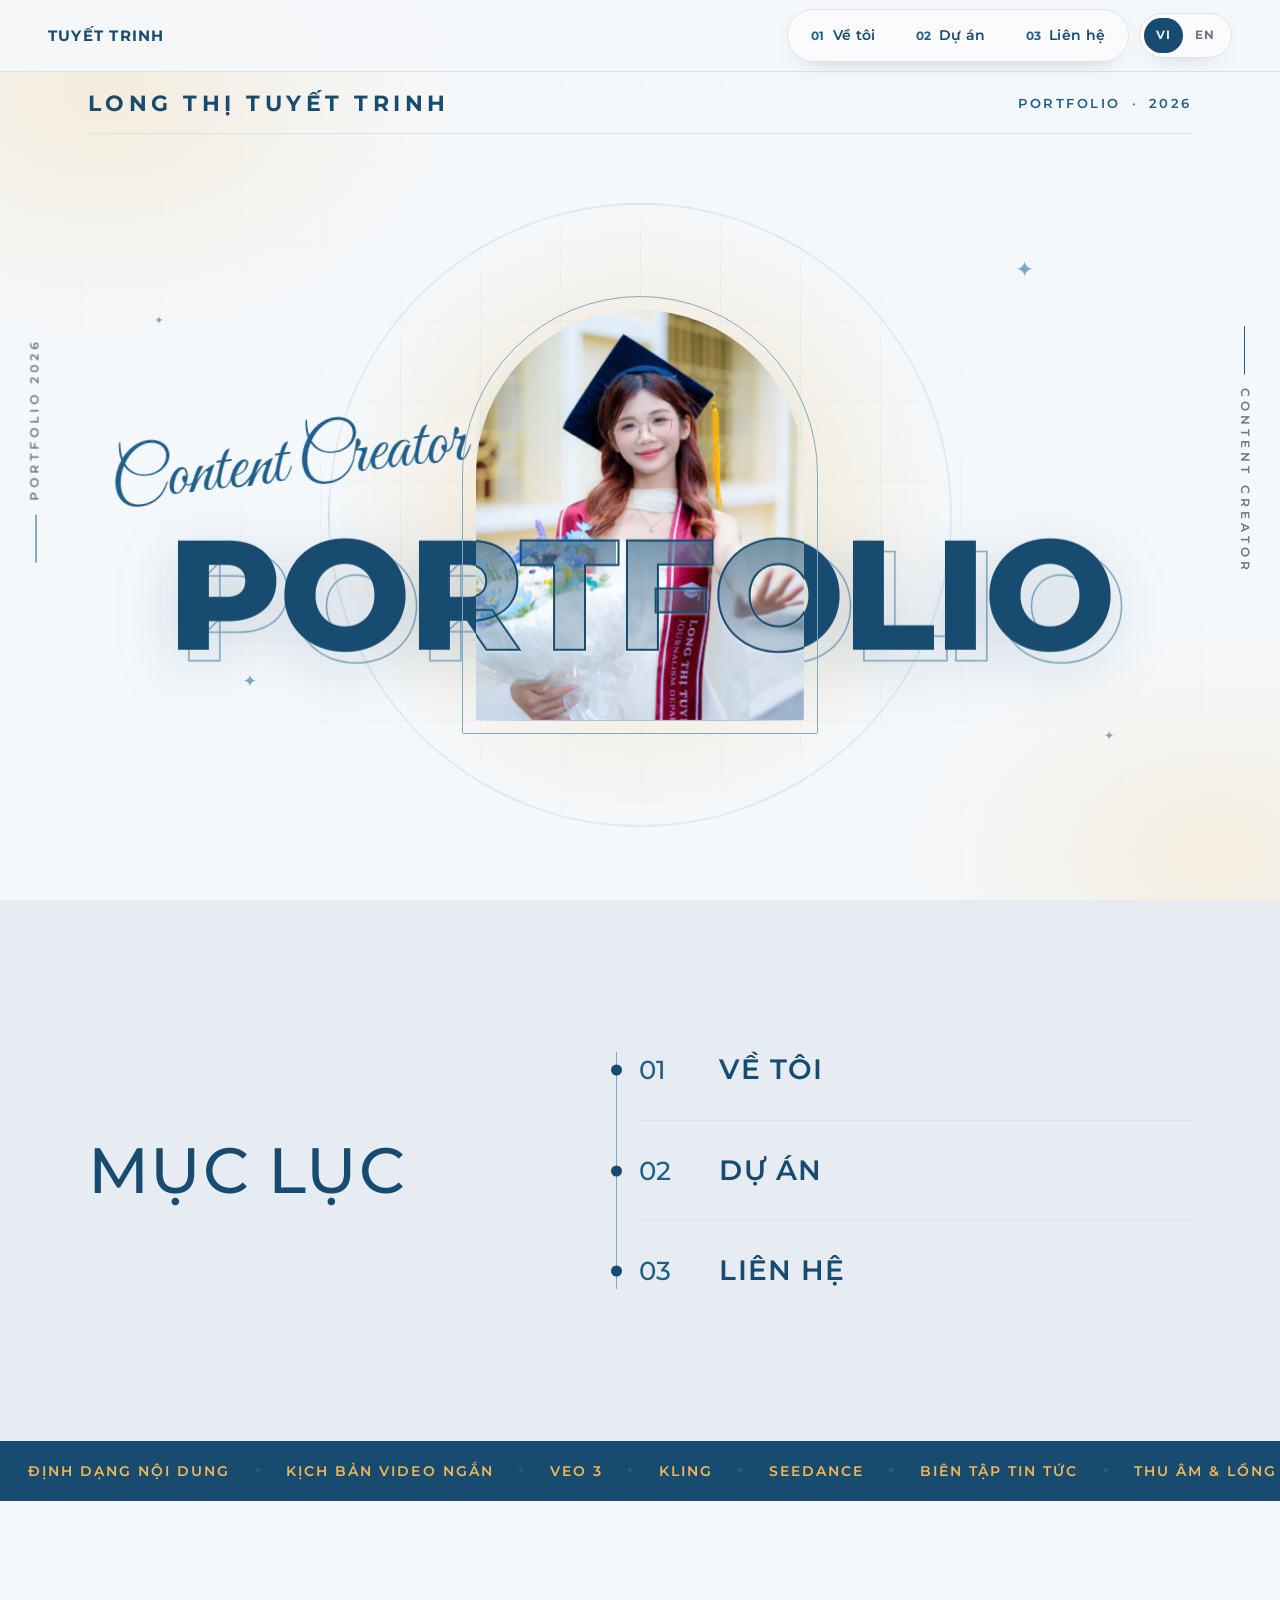
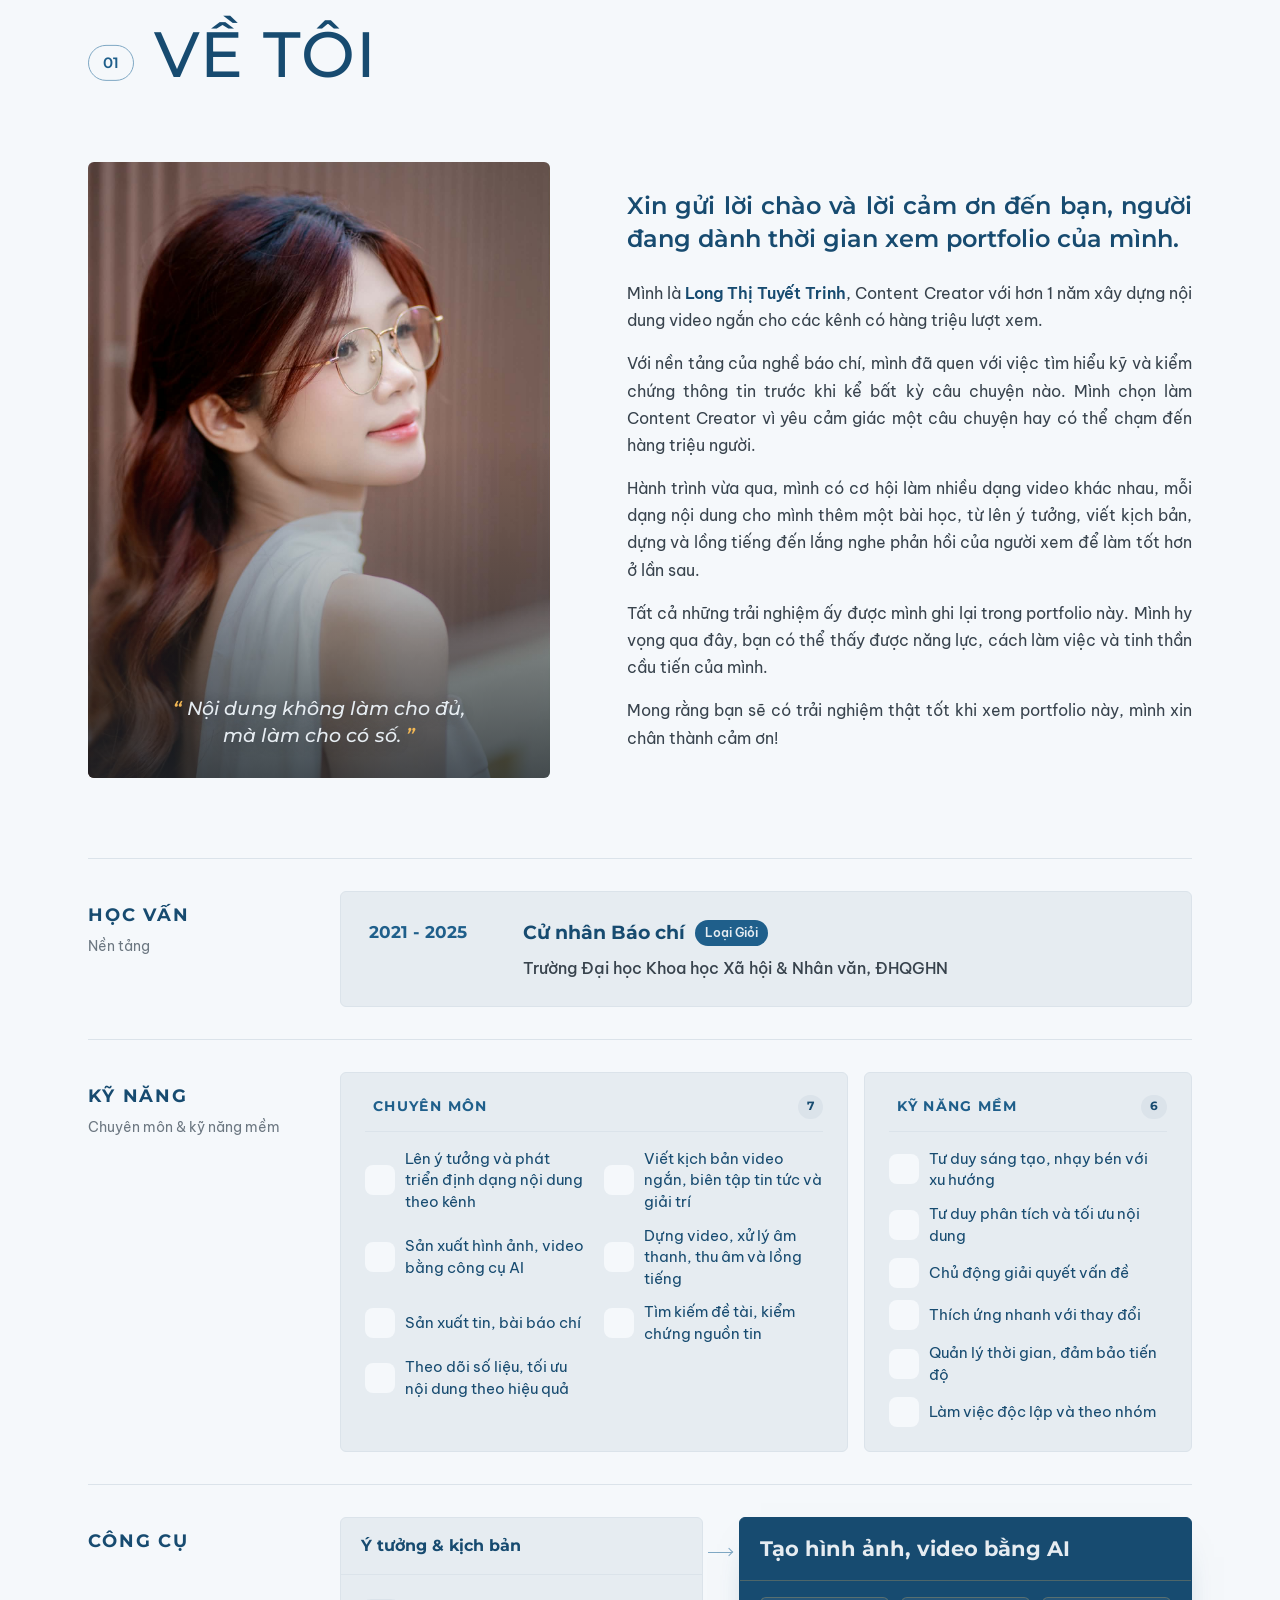
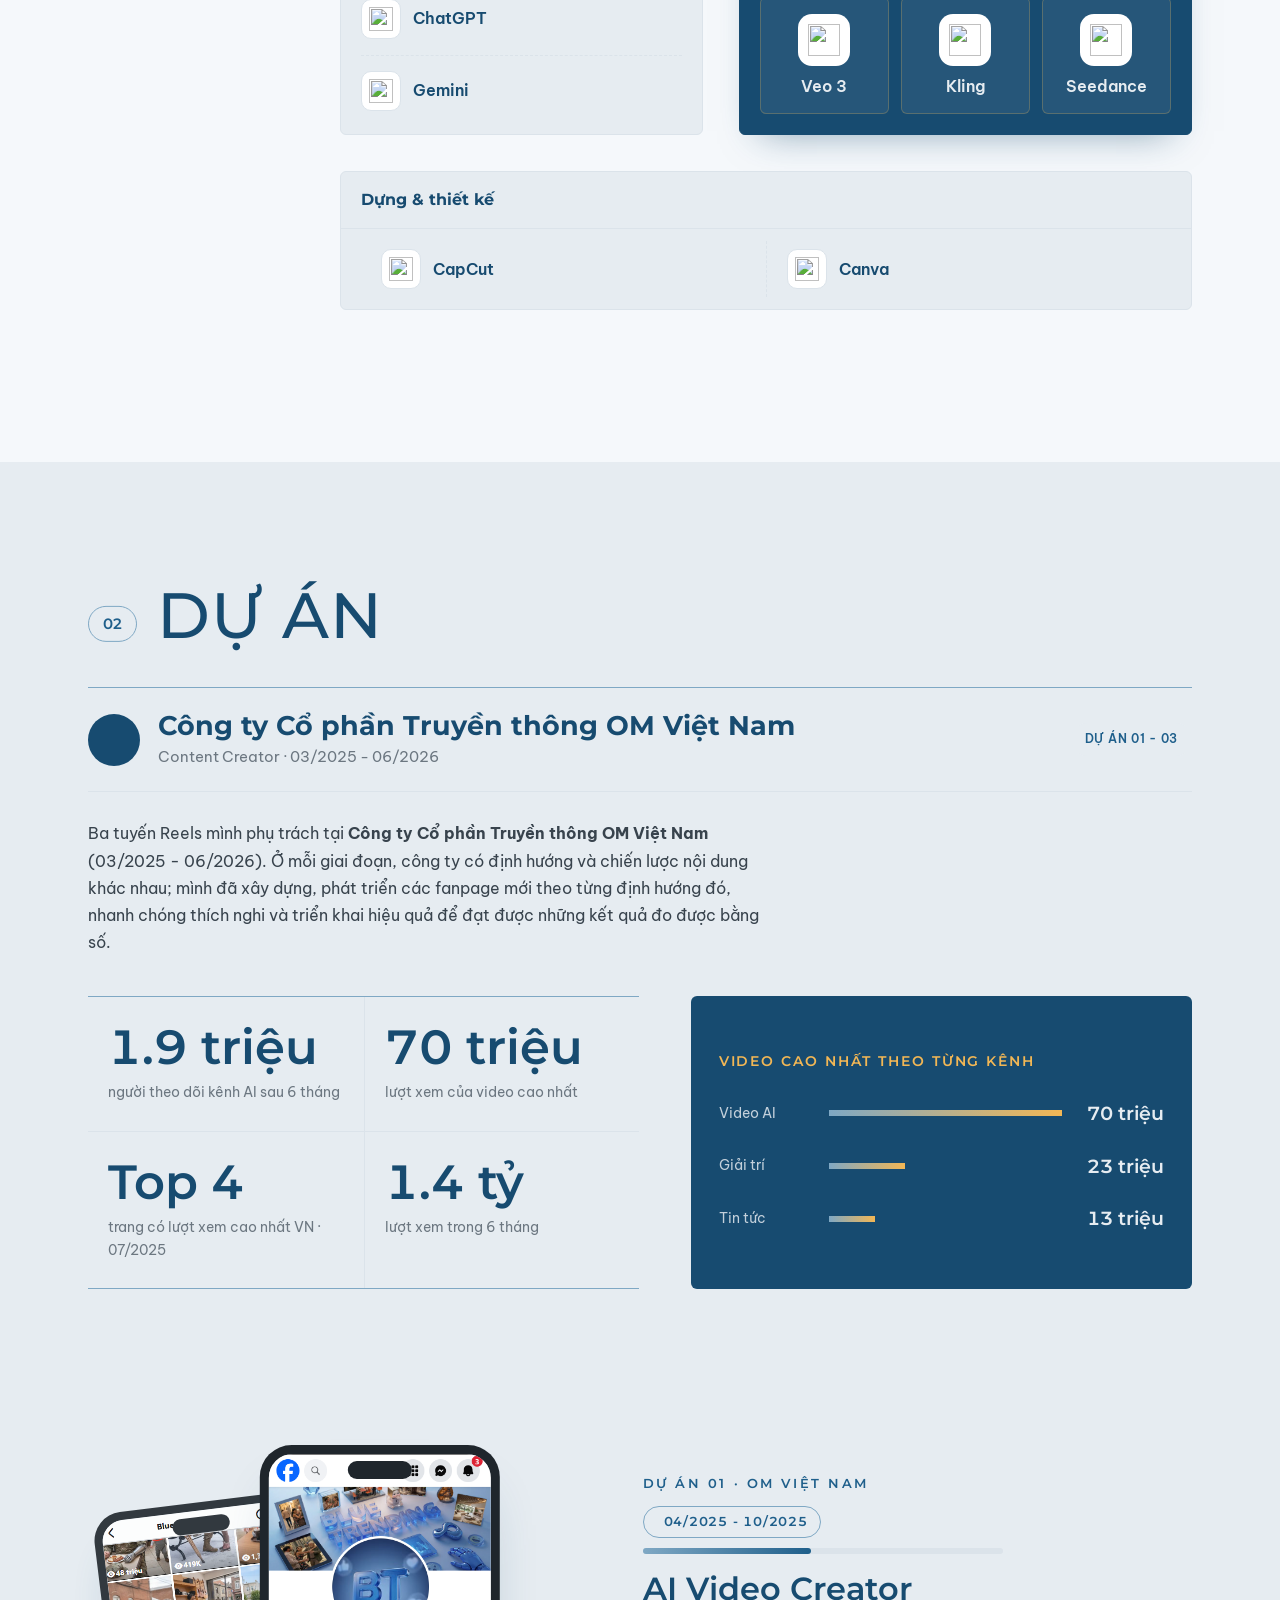
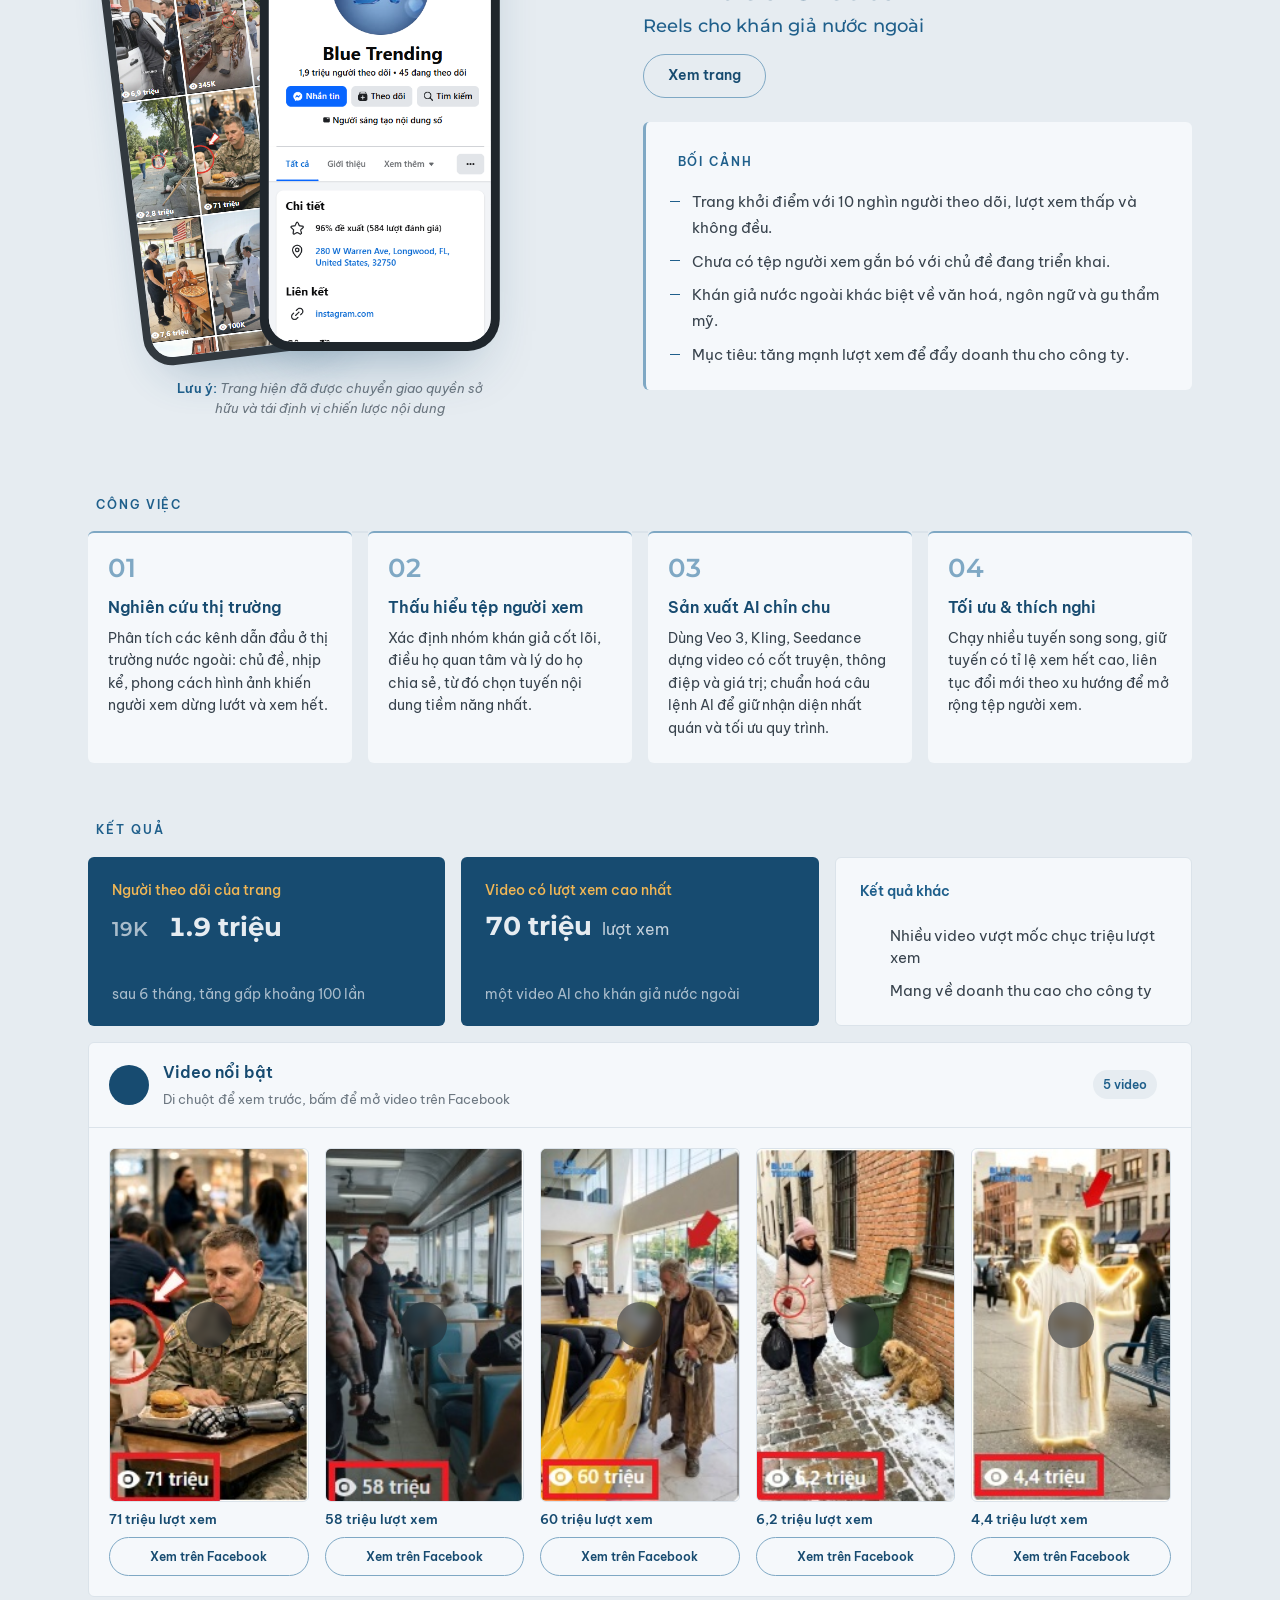
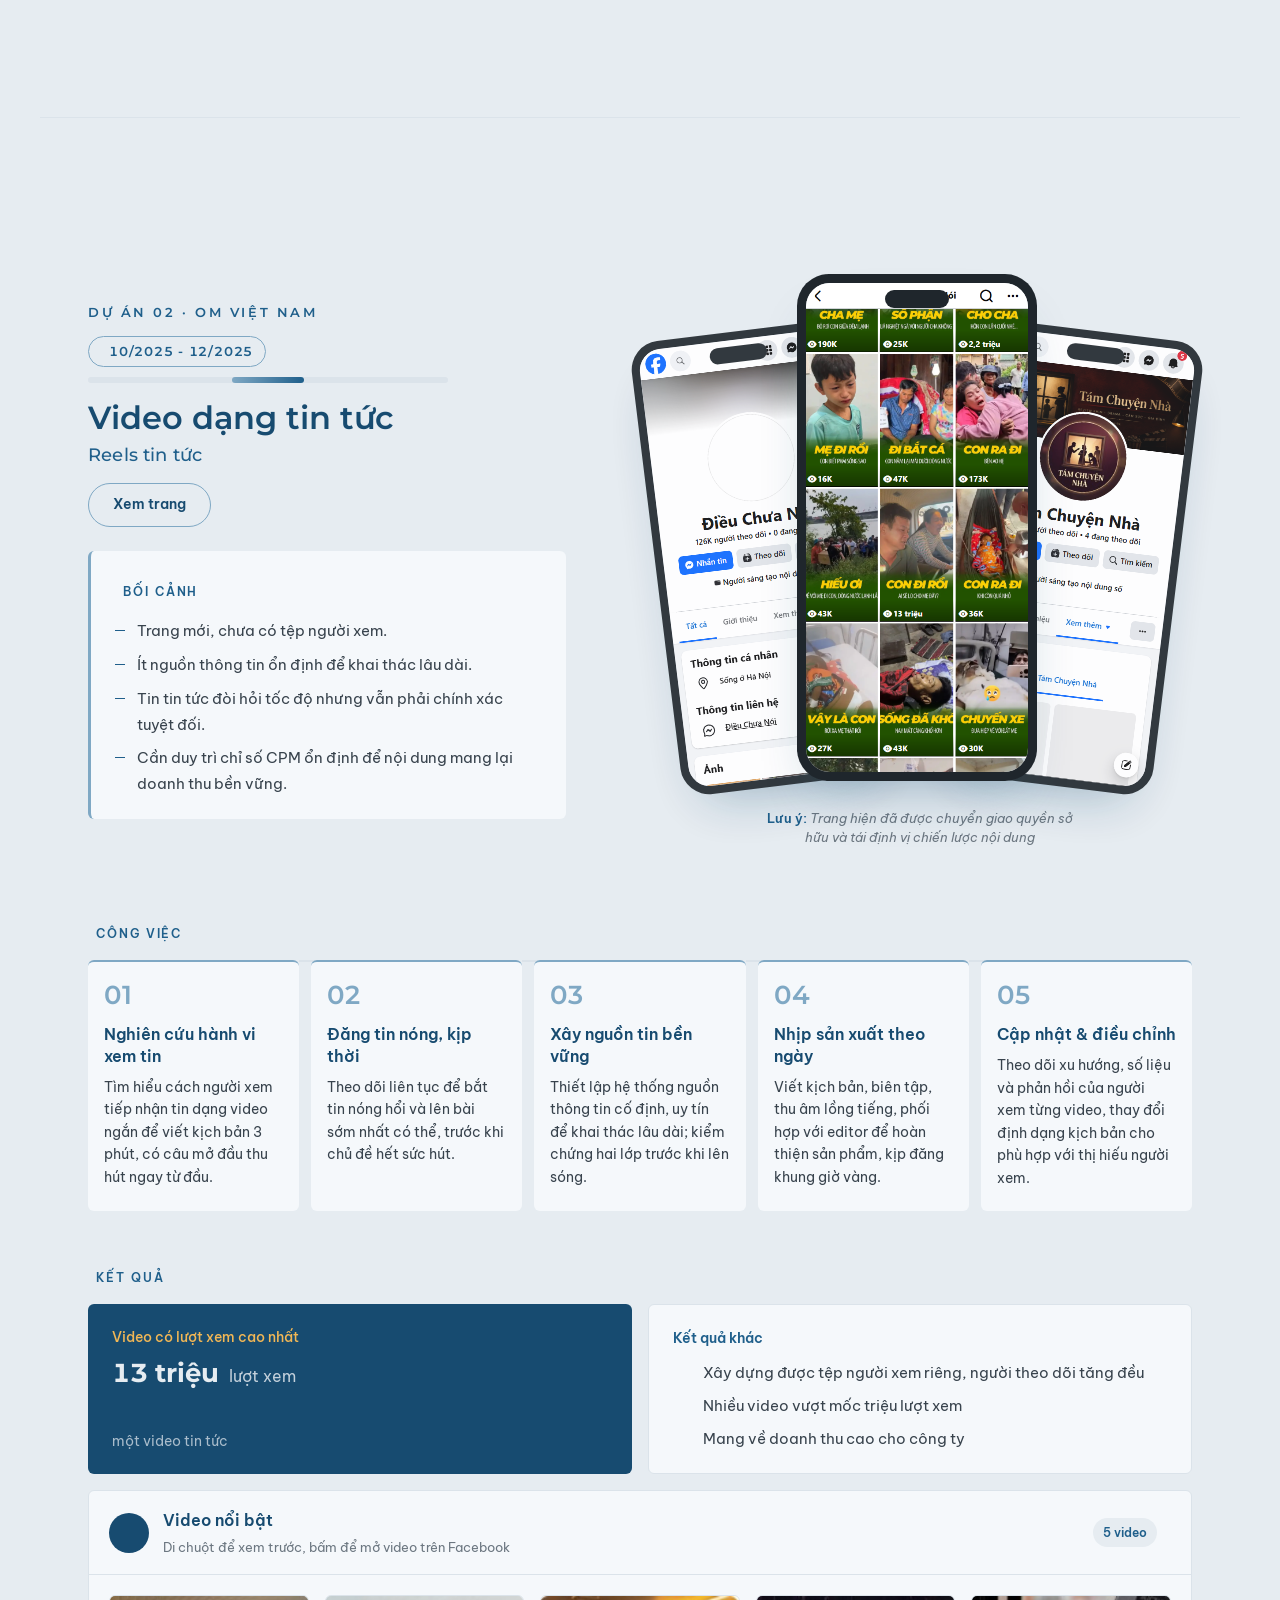
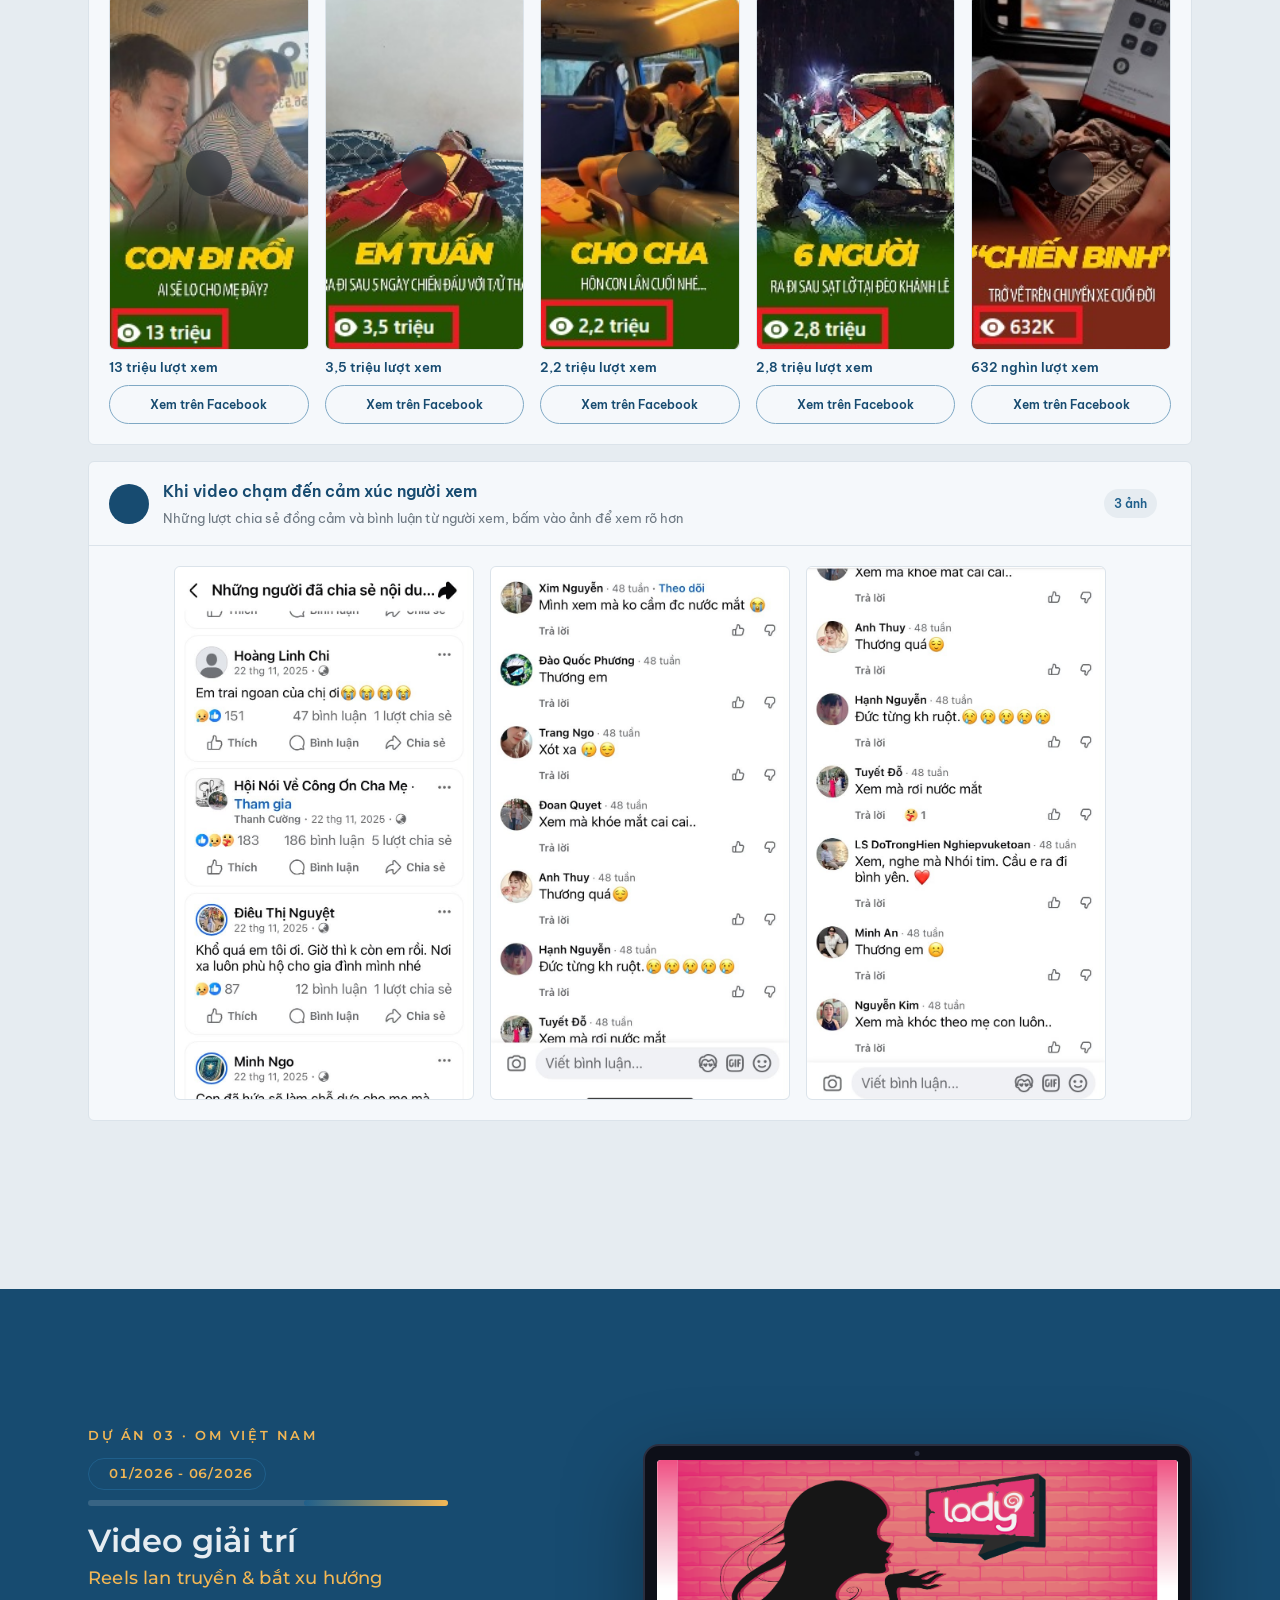
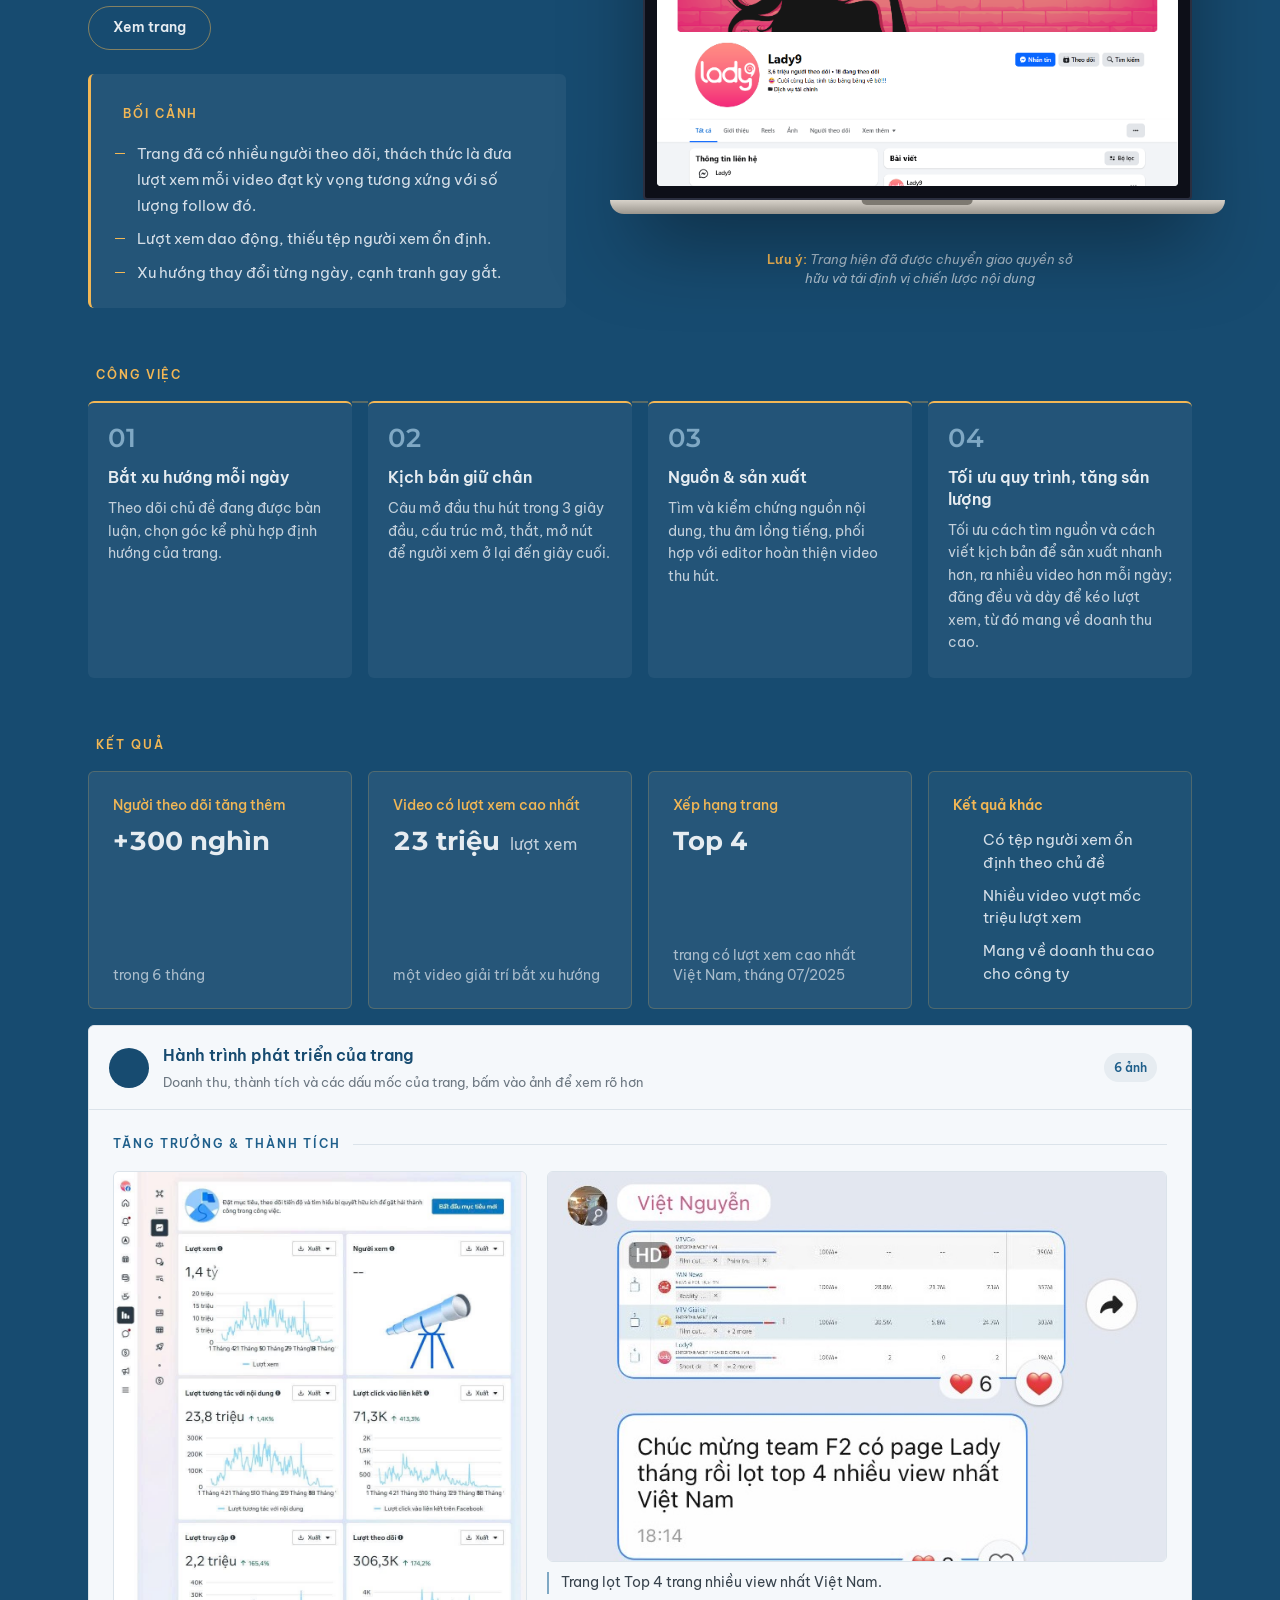
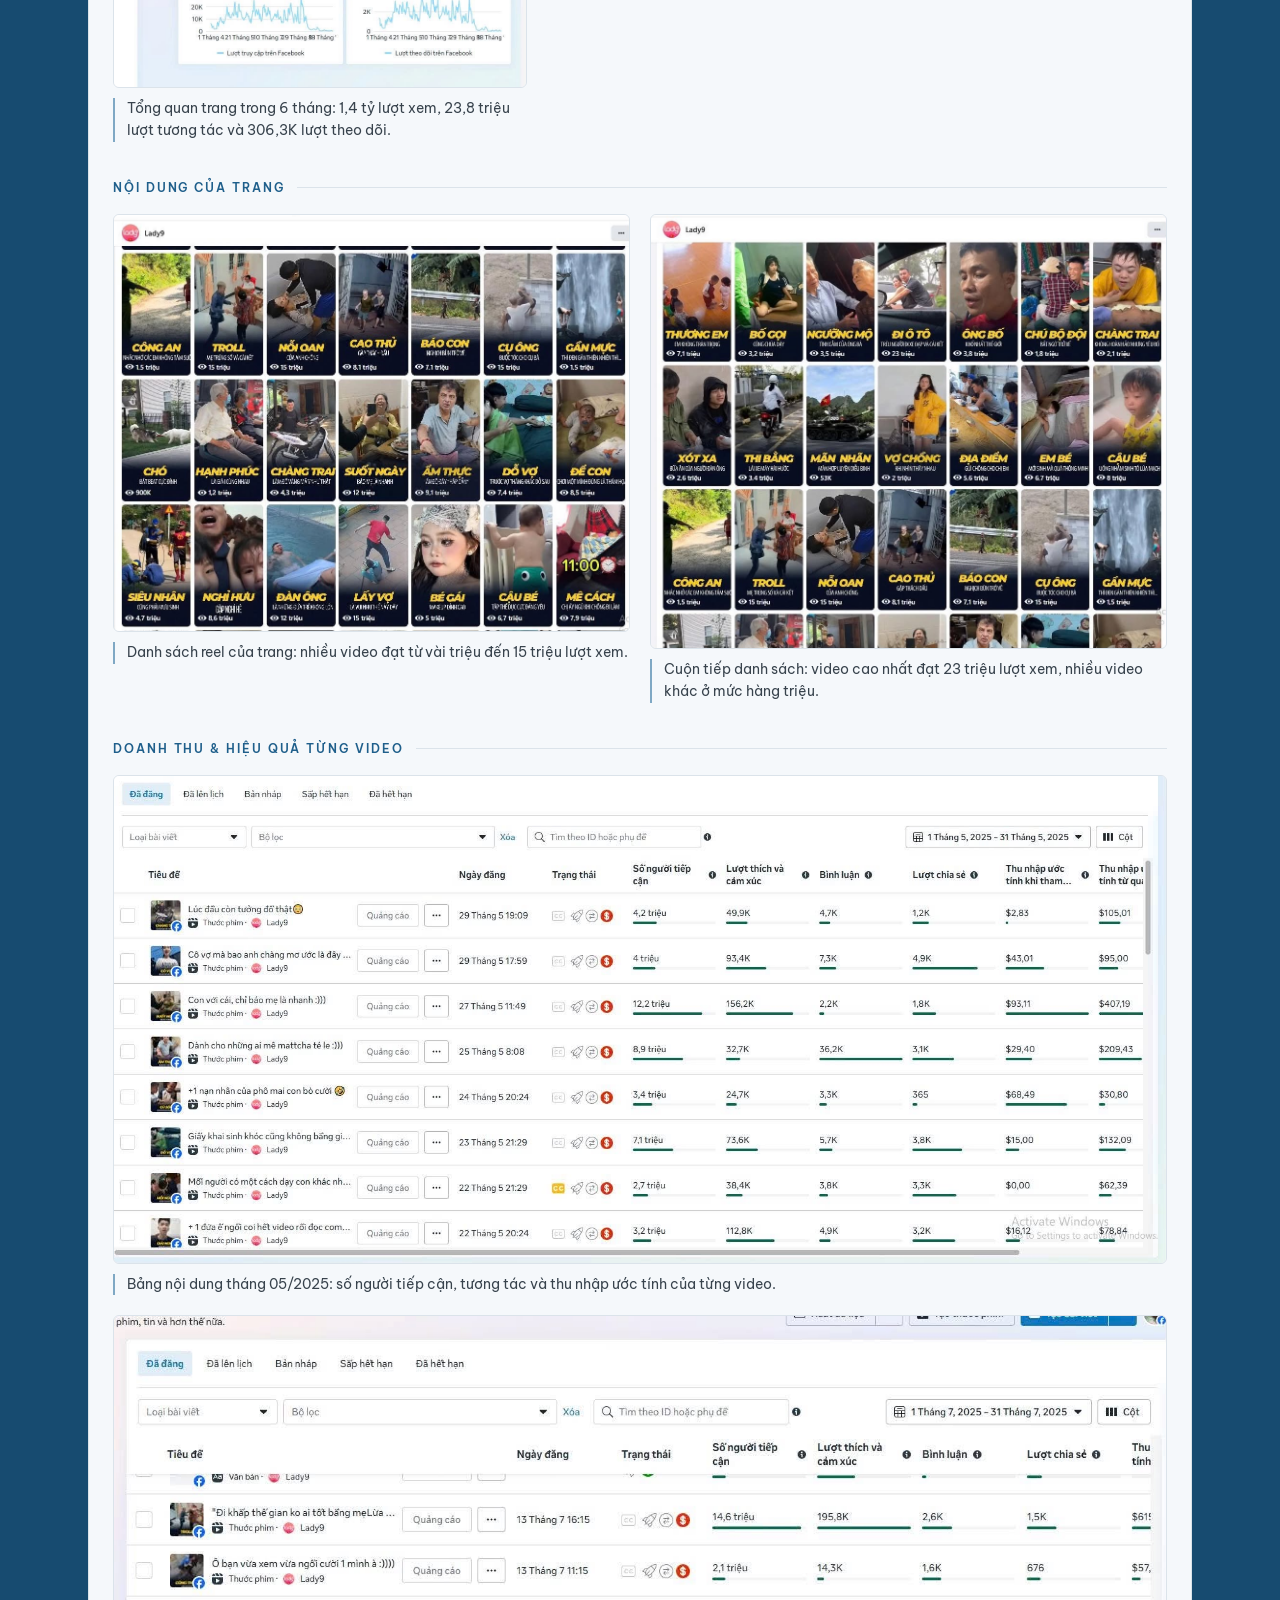
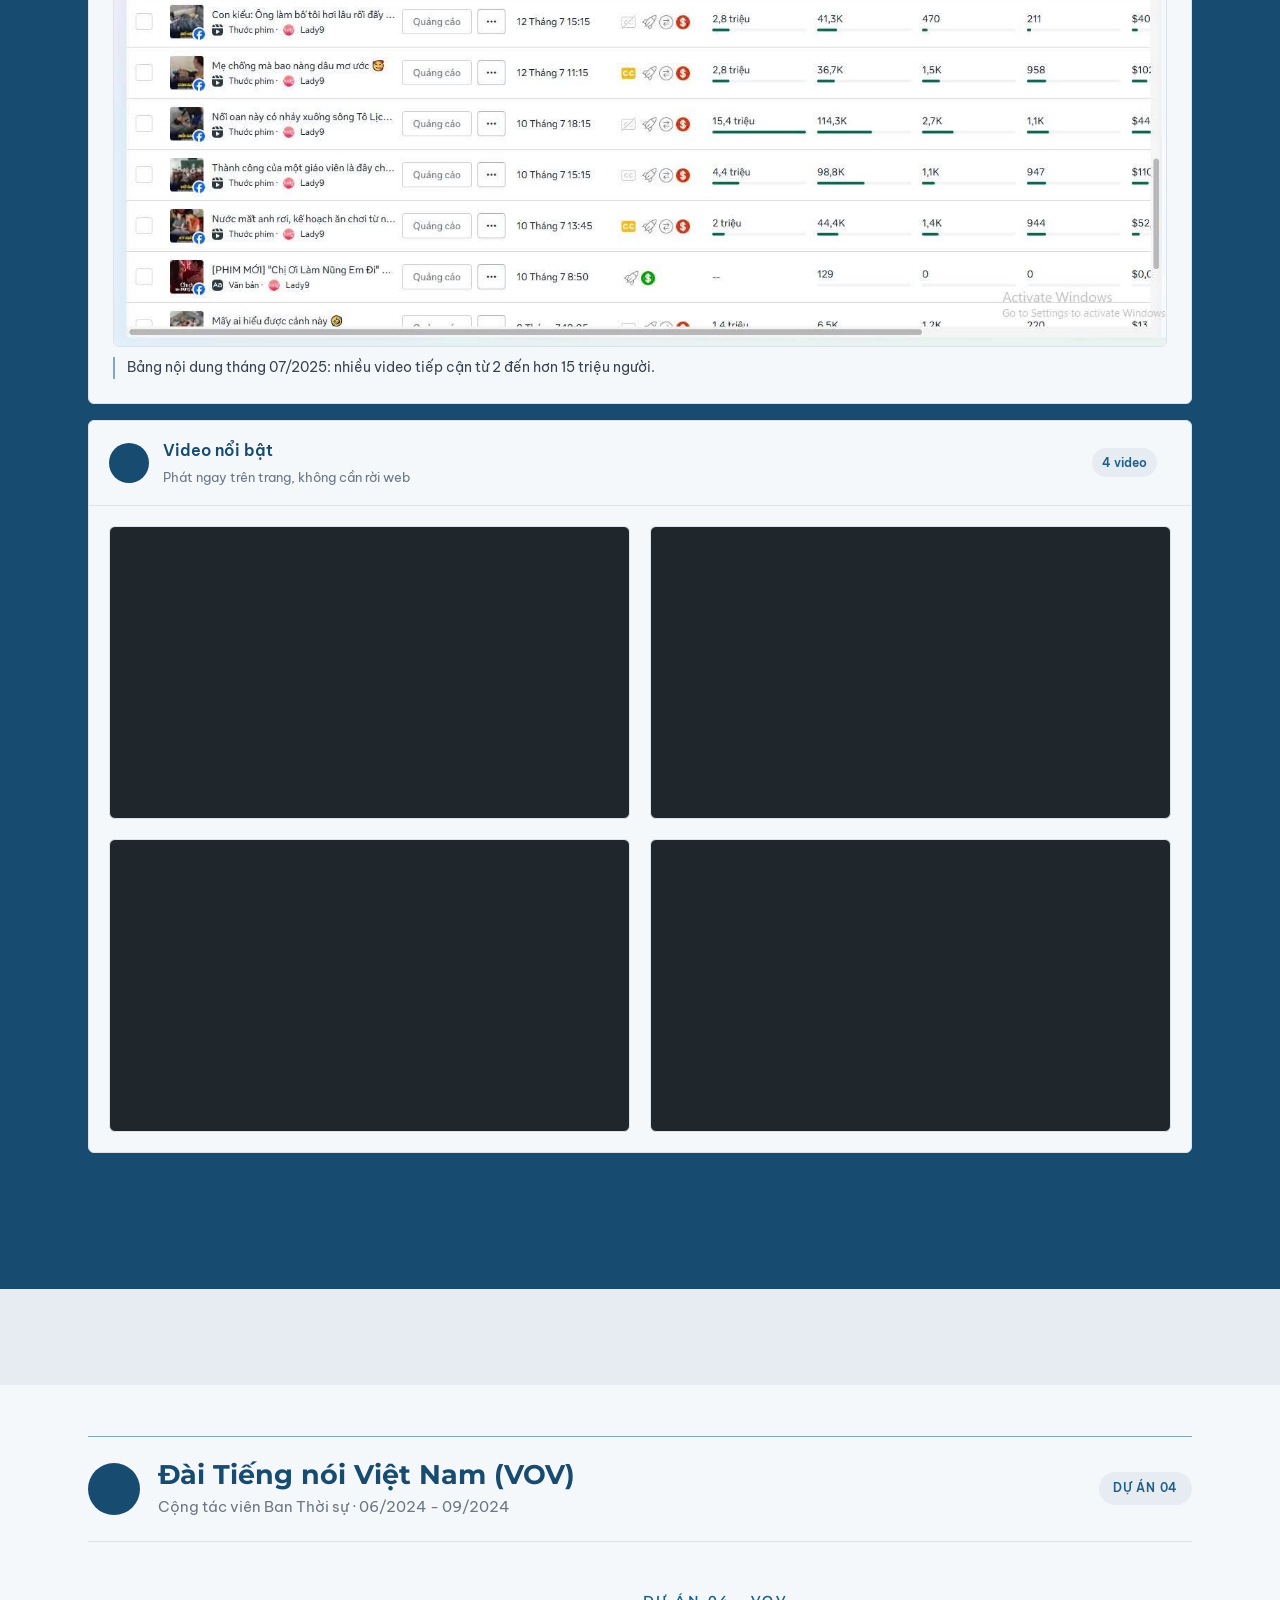
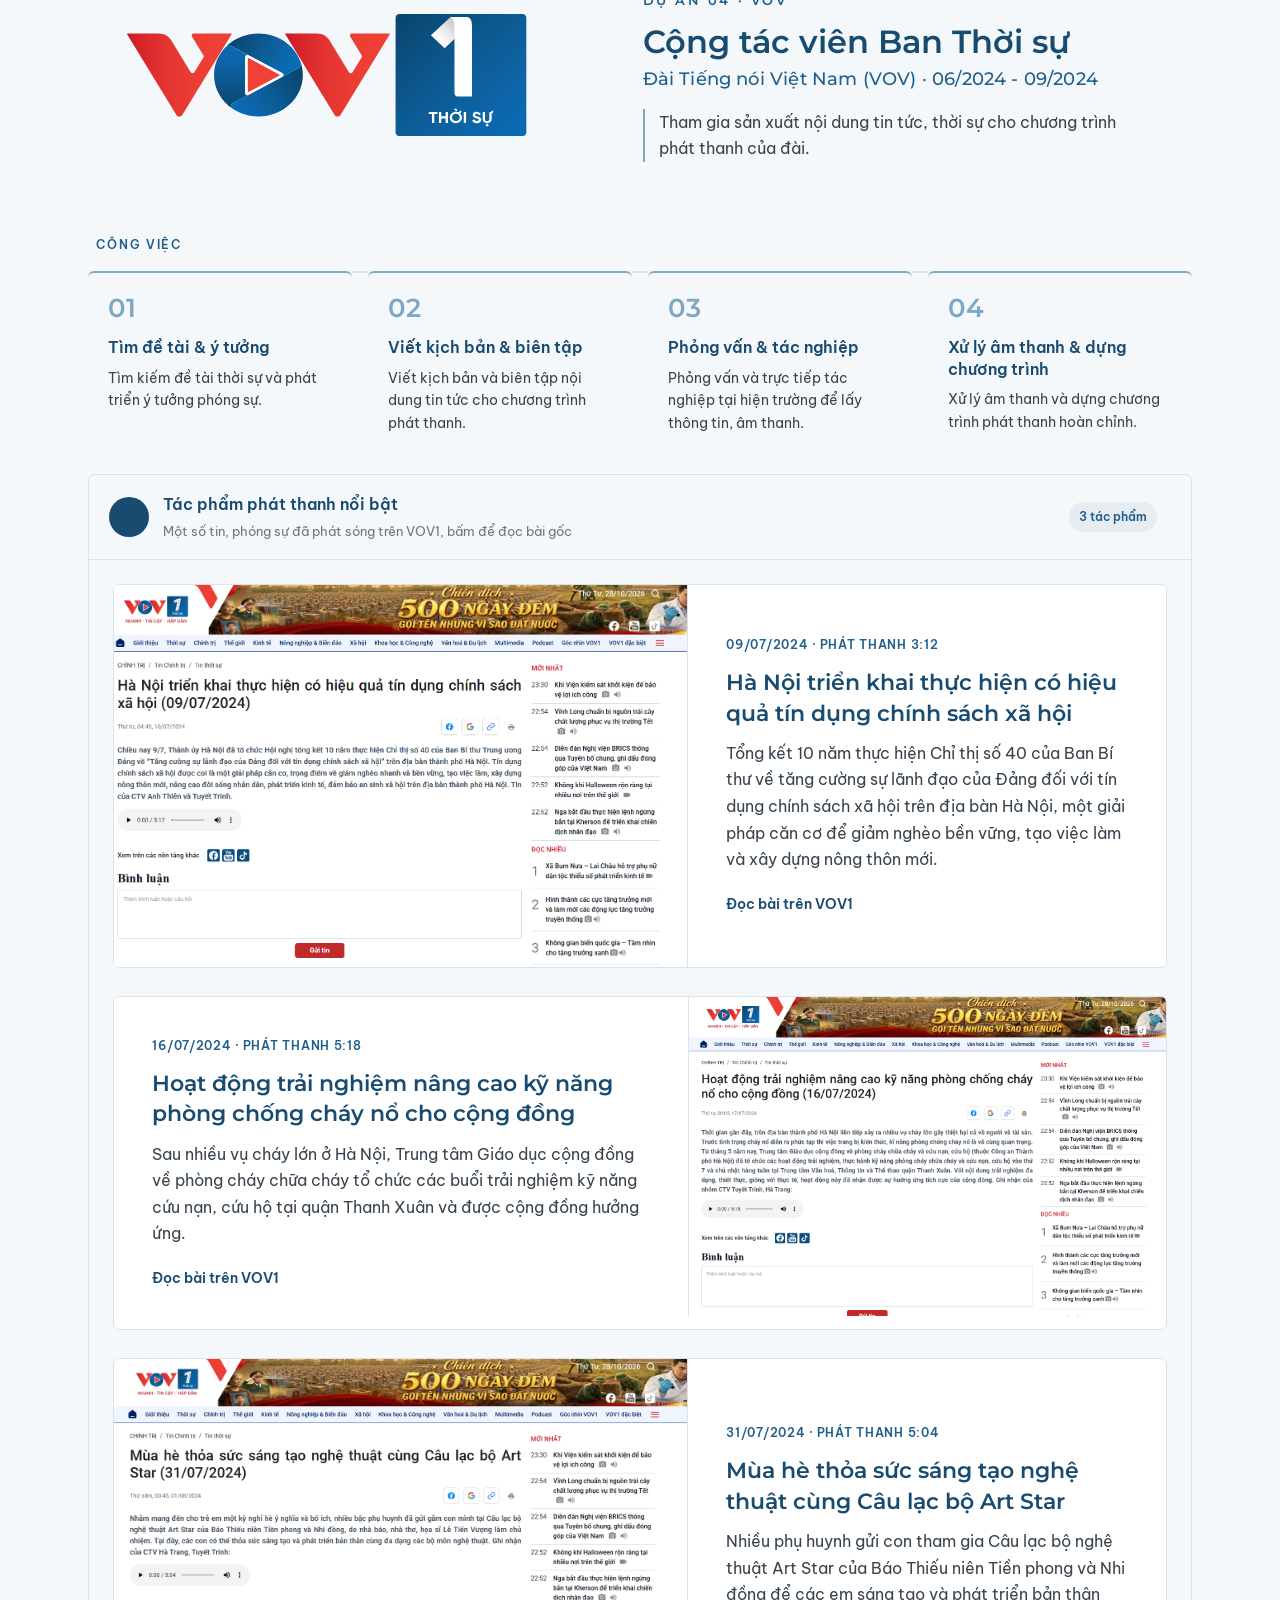
==== index.html @ 0a768ff5 "initialize project" ====
<!doctype html>
<html lang="vi">
<head>
  <meta charset="utf-8">
  <meta name="viewport" content="width=device-width, initial-scale=1">
  <title>Long Thị Tuyết Trinh | Content Creator Portfolio</title>
  <meta name="description" content="Cử nhân Báo chí, hơn một năm xây dựng nội dung cho các kênh triệu view: ý tưởng, kịch bản, sản xuất AI, dựng và tối ưu theo số liệu.">
  <link rel="preconnect" href="https://fonts.googleapis.com">
  <link rel="preconnect" href="https://fonts.gstatic.com" crossorigin>
  <link href="https://fonts.googleapis.com/css2?family=Great+Vibes&family=Montserrat:ital,wght@0,400;0,500;0,600;0,700;0,800;1,500;1,600&family=Be+Vietnam+Pro:wght@400;500;600&display=swap" rel="stylesheet">
  <link rel="stylesheet" href="https://unpkg.com/@phosphor-icons/web@2.1.1/src/light/style.css">
  <link rel="stylesheet" href="styles-blue.css">
</head>
<body>

  <div class="progress" aria-hidden="true"><span></span></div>

  <header class="nav">
    <a class="nav__brand" href="#cover">Tuyết Trinh</a>
    <div class="nav__right">
    <nav class="nav__links" aria-label="Điều hướng">
      <a href="#about"><span>01</span><span class="lbl" data-i18n="nav_about">Về tôi</span></a>
      <a href="#project"><span>02</span><span class="lbl" data-i18n="nav_project">Dự án</span></a>
      <a href="#contact"><span>03</span><span class="lbl" data-i18n="nav_contact">Liên hệ</span></a>
    </nav>
    <div class="lang" role="group" aria-label="Ngôn ngữ / Language">
      <button type="button" data-lang="vi" aria-pressed="true">VI</button>
      <button type="button" data-lang="en" aria-pressed="false">EN</button>
    </div>
    </div>
  </header>

  <main>

    <!-- 1. COVER -->
    <section class="cover" id="cover">
      <span class="nav-sentinel" aria-hidden="true"></span>
      <p class="cover__side cover__side--l intro" style="--d:1.4s" aria-hidden="true" data-i18n="cover_side">Portfolio 2026</p>
      <p class="cover__side cover__side--r intro" style="--d:1.4s" aria-hidden="true">Content Creator</p>

      <div class="wrap cover__inner">
        <div class="cover__top">
          <h1 class="cover__name intro" style="--d:.1s">Long Thị Tuyết Trinh</h1>
          <p class="cover__meta intro" style="--d:.2s" data-i18n="cover_meta">Portfolio <span>·</span> 2026</p>
        </div>

        <div class="cover__stage">
          <span class="cover__glow" aria-hidden="true"></span>
          <!-- cream word sits behind the photo; the copy in front is clipped to the photo and multiplied onto it (overprint) -->
          <p class="cover__word cover__word--echo" aria-hidden="true"><span style="--i:0">P</span><span style="--i:1">O</span><span style="--i:2">R</span><span style="--i:3">T</span><span style="--i:4">F</span><span style="--i:5">O</span><span style="--i:6">L</span><span style="--i:7">I</span><span style="--i:8">O</span></p>
          <p class="cover__word" aria-label="Portfolio"><span style="--i:0">P</span><span style="--i:1">O</span><span style="--i:2">R</span><span style="--i:3">T</span><span style="--i:4">F</span><span style="--i:5">O</span><span style="--i:6">L</span><span style="--i:7">I</span><span style="--i:8">O</span></p>
          <div class="cover__photo">
            <div class="media media--arch unveil" data-label="Ảnh chân dung · 4:5 · assets/cover.jpg">
              <img src="assets/cover.jpg" alt="Chân dung Long Thị Tuyết Trinh" onerror="this.remove()">
            </div>
          </div>
          <p class="cover__word cover__word--over" aria-hidden="true"><span style="--i:0">P</span><span style="--i:1">O</span><span style="--i:2">R</span><span style="--i:3">T</span><span style="--i:4">F</span><span style="--i:5">O</span><span style="--i:6">L</span><span style="--i:7">I</span><span style="--i:8">O</span></p>
          <p class="cover__script">Content Creator</p>

          <span class="spark" style="--x:14%; --y:72%; --s:1.1rem; --t:0s" aria-hidden="true">✦</span>
          <span class="spark" style="--x:84%; --y:14%; --s:1.4rem; --t:-1.2s" aria-hidden="true">✦</span>
          <span class="spark" style="--x:92%; --y:80%; --s:.8rem; --t:-2.1s" aria-hidden="true">✦</span>
          <span class="spark" style="--x:6%; --y:22%; --s:.7rem; --t:-.6s" aria-hidden="true">✦</span>
        </div>
      </div>
    </section>

    <!-- 2. TABLE OF CONTENT -->
    <section class="page toc" id="contents">
      <div class="wrap toc__grid">
        <h2 class="display toc__title reveal" data-i18n="toc_title">Mục lục</h2>
        <ol class="toc__list reveal stagger">
          <li style="--i:0"><a href="#about"><span class="toc__num">01</span><span class="toc__label" data-i18n="nav_about">Về tôi</span></a></li>
          <li style="--i:1"><a href="#project"><span class="toc__num">02</span><span class="toc__label" data-i18n="nav_project">Dự án</span></a></li>
          <li style="--i:2"><a href="#contact"><span class="toc__num">03</span><span class="toc__label" data-i18n="nav_contact">Liên hệ</span></a></li>
        </ol>
      </div>
    </section>

    <div class="marquee" aria-hidden="true">
      <div class="marquee__track">
        <span><span data-i18n="t2">Định dạng nội dung</span></span><span><span data-i18n="t3">Kịch bản video ngắn</span></span><span>Veo 3</span><span>Kling</span><span>Seedance</span><span><span data-i18n="t4">Biên tập tin tức</span></span><span><span data-i18n="t5">Thu âm &amp; lồng tiếng</span></span><span>CapCut</span><span><span data-i18n="t6">Tối ưu tỉ lệ giữ chân người xem</span></span>
        <span><span data-i18n="t2">Định dạng nội dung</span></span><span><span data-i18n="t3">Kịch bản video ngắn</span></span><span>Veo 3</span><span>Kling</span><span>Seedance</span><span><span data-i18n="t4">Biên tập tin tức</span></span><span><span data-i18n="t5">Thu âm &amp; lồng tiếng</span></span><span>CapCut</span><span><span data-i18n="t6">Tối ưu tỉ lệ giữ chân người xem</span></span>
      </div>
    </div>

    <!-- 3. ABOUT ME -->
    <section class="page about" id="about">
      <div class="wrap">
        <header class="sec-head reveal">
          <span class="sec-head__num">01</span>
          <h2 class="display" data-i18n="nav_about">Về tôi</h2>
        </header>

        <div class="about__grid">
          <figure class="about__photo reveal">
            <div class="media media--about" data-label="Ảnh giới thiệu · 3:4 · assets/about.jpg">
              <img src="assets/about.jpg" alt="Tuyết Trinh" onerror="this.remove()">
            </div>
            <figcaption class="about__quote">
              <span class="q">
              “
            </span>
              <span><span data-i18n="t7">Nội dung không làm cho đủ, <br> mà làm cho có số.</span></span>
            <span class="q">”</span>
          </figcaption>
          </figure>

          <div class="about__body reveal">
            <p class="about__lead"><span data-i18n="t8">Xin gửi lời chào và lời cảm ơn đến bạn, người đang dành thời gian xem portfolio của mình.</span></p>
            <p><span data-i18n="t9">Mình là <strong>Long Thị Tuyết Trinh</strong>, Content Creator với hơn 1 năm xây dựng nội dung video ngắn cho các kênh có hàng triệu lượt xem.</span></p>
            <p><span data-i18n="t10">Với nền tảng của nghề báo chí, mình đã quen với việc tìm hiểu kỹ và kiểm chứng thông tin trước khi kể bất kỳ câu chuyện nào. Mình chọn làm Content Creator vì yêu cảm giác một câu chuyện hay có thể chạm đến hàng triệu người.</span></p>
            <p><span data-i18n="t11">Hành trình vừa qua, mình có cơ hội làm nhiều dạng video khác nhau, mỗi dạng nội dung cho mình thêm một bài học, từ lên ý tưởng, viết kịch bản, dựng và lồng tiếng đến lắng nghe phản hồi của người xem để làm tốt hơn ở lần sau.</span></p>
            <p><span data-i18n="t12">Tất cả những trải nghiệm ấy được mình ghi lại trong portfolio này. Mình hy vọng qua đây, bạn có thể thấy được năng lực, cách làm việc và tinh thần cầu tiến của mình.</span></p>
            <p><span data-i18n="t13">Mong rằng bạn sẽ có trải nghiệm thật tốt khi xem portfolio này, mình xin chân thành cảm ơn!</span></p>
          </div>
        </div>
        <div class="profile reveal">
          <div class="profile__row">
            <div class="profile__head"><i class="ph-light ph-graduation-cap"></i><h3 data-i18n="pf_edu">Học vấn</h3><p data-i18n="pf_edu_sub">Nền tảng</p></div>
            <div class="edu-card">
              <span class="edu-card__years">2021 - 2025</span>
              <div>
                <p class="edu-card__degree"><span data-i18n="pf_degree">Cử nhân Báo chí</span> <span class="edu-card__badge" data-i18n="pf_honor">Loại Giỏi</span></p>
                <p class="edu-card__school"><span data-i18n="pf_school">Trường Đại học Khoa học Xã hội &amp; Nhân văn, ĐHQGHN</span></p>
              </div>
            </div>
          </div>

          <div class="profile__row">
            <div class="profile__head"><i class="ph-light ph-sparkle"></i><h3 data-i18n="pf_skills">Kỹ năng</h3><p data-i18n="pf_skills_sub">Chuyên môn &amp; kỹ năng mềm</p></div>
            <div class="skillgroups">
              <div class="skillgroup skillgroup--pro">
                <p class="skillgroup__title"><i class="ph-light ph-briefcase"></i><span data-i18n="g_pro">Chuyên môn</span><span class="skillgroup__count">7</span></p>
                <ul><li><i class="ph-light ph-lightbulb"></i><span data-i18n="skp0">Lên ý tưởng và phát triển định dạng nội dung theo kênh</span></li><li><i class="ph-light ph-pen-nib"></i><span data-i18n="skp1">Viết kịch bản video ngắn, biên tập tin tức và giải trí</span></li><li><i class="ph-light ph-magic-wand"></i><span data-i18n="skp2">Sản xuất hình ảnh, video bằng công cụ AI</span></li><li><i class="ph-light ph-film-slate"></i><span data-i18n="skp3">Dựng video, xử lý âm thanh, thu âm và lồng tiếng</span></li><li><i class="ph-light ph-newspaper"></i><span data-i18n="skp4">Sản xuất tin, bài báo chí</span></li><li><i class="ph-light ph-magnifying-glass"></i><span data-i18n="skp5">Tìm kiếm đề tài, kiểm chứng nguồn tin</span></li><li><i class="ph-light ph-chart-line-up"></i><span data-i18n="skp6">Theo dõi số liệu, tối ưu nội dung theo hiệu quả</span></li></ul>
              </div>
              <div class="skillgroup">
                <p class="skillgroup__title"><i class="ph-light ph-heart"></i><span data-i18n="g_soft">Kỹ năng mềm</span><span class="skillgroup__count">6</span></p>
                <ul><li><i class="ph-light ph-sparkle"></i><span data-i18n="sks0">Tư duy sáng tạo, nhạy bén với xu hướng</span></li><li><i class="ph-light ph-chart-bar"></i><span data-i18n="sks1">Tư duy phân tích và tối ưu nội dung</span></li><li><i class="ph-light ph-puzzle-piece"></i><span data-i18n="sks2">Chủ động giải quyết vấn đề</span></li><li><i class="ph-light ph-arrows-clockwise"></i><span data-i18n="sks3">Thích ứng nhanh với thay đổi</span></li><li><i class="ph-light ph-timer"></i><span data-i18n="sks4">Quản lý thời gian, đảm bảo tiến độ</span></li><li><i class="ph-light ph-users-three"></i><span data-i18n="sks5">Làm việc độc lập và theo nhóm</span></li></ul>
              </div>
            </div>
          </div>

          <div class="profile__row">
            <div class="profile__head"><i class="ph-light ph-wrench"></i><h3 data-i18n="pf_tools">Công cụ</h3></div>
            <div class="pipeline">
              <div class="stage">
                <p class="stage__title" data-step="1"><span data-i18n="st1">Ý tưởng &amp; kịch bản</span></p>
                <ul class="tools"><li class="tool"><span class="tool__logo"><img src="https://unpkg.com/@lobehub/icons-static-svg@1.100.0/icons/openai.svg" alt="" loading="lazy"></span><span class="tool__text"><b>ChatGPT</b><small data-i18n="tl_gpt">Lên ý tưởng, viết kịch bản</small></span></li><li class="tool"><span class="tool__logo"><img src="https://unpkg.com/@lobehub/icons-static-svg@1.100.0/icons/gemini-color.svg" alt="" loading="lazy"></span><span class="tool__text"><b>Gemini</b><small data-i18n="tl_gem">Nghiên cứu, tìm góc kể</small></span></li></ul>
              </div>
              <i class="ph-light ph-arrow-right pipeline__arrow" aria-hidden="true"></i>
              <div class="stage stage--ai">
   
                <p class="stage__title" data-step="2"><span data-i18n="st2">Tạo hình ảnh, video bằng AI</span></p>
                <ul class="tools"><li class="tool tool--big"><span class="tool__logo"><img src="https://unpkg.com/@lobehub/icons-static-svg@1.100.0/icons/deepmind-color.svg" alt="" loading="lazy"></span><span class="tool__text"><b>Veo 3</b><small data-i18n="tl_veo">Cảnh quay</small></span></li><li class="tool tool--big"><span class="tool__logo"><img src="https://unpkg.com/@lobehub/icons-static-svg@1.100.0/icons/kling-color.svg" alt="" loading="lazy"></span><span class="tool__text"><b>Kling</b><small data-i18n="tl_kling">Nhân vật</small></span></li><li class="tool tool--big"><span class="tool__logo"><img src="https://unpkg.com/@lobehub/icons-static-svg@1.100.0/icons/bytedance-color.svg" alt="" loading="lazy"></span><span class="tool__text"><b>Seedance</b><small data-i18n="tl_seed">Bối cảnh</small></span></li></ul>
                
              </div>
              <i class="ph-light ph-arrow-right pipeline__arrow" aria-hidden="true"></i>
              <div class="stage">
                <p class="stage__title" data-step="3"><span data-i18n="st3">Dựng &amp; thiết kế</span></p>
                <ul class="tools"><li class="tool"><span class="tool__logo"><img src="https://unpkg.com/@lobehub/icons-static-svg@1.100.0/icons/capcut.svg" alt="" loading="lazy"></span><span class="tool__text"><b>CapCut</b><small data-i18n="tl_capcut">Dựng phim, âm thanh</small></span></li><li class="tool"><span class="tool__logo"><img src="https://cdn.jsdelivr.net/gh/devicons/devicon@v2.16.0/icons/canva/canva-original.svg" alt="" loading="lazy"></span><span class="tool__text"><b>Canva</b><small data-i18n="tl_canva">Ảnh bìa, thiết kế</small></span></li></ul>
              </div>
            </div>
          </div>
        </div>
      </div>
    </section>

    <!-- 4. PROJECT -->
    <section class="page project" id="project">
      <div class="wrap">
        <header class="sec-head reveal">
          <span class="sec-head__num">02</span>
          <h2 class="display" data-i18n="nav_project">Dự án</h2>
        </header>

        <div class="subsec reveal">
          <span class="subsec__icon"><i class="ph-light ph-buildings"></i></span>
          <div class="subsec__text"><h3 data-i18n="org_om">Công ty Cổ phần Truyền thông OM Việt Nam</h3><p data-i18n="org_om_r">Content Creator · 03/2025 - 06/2026</p></div>
          <span class="subsec__tag" data-i18n="org_om_t">Dự án 01 - 03</span>
        </div>


        <p class="project__intro reveal"><span data-i18n="t14">Ba tuyến Reels mình phụ trách tại <strong>Công ty Cổ phần Truyền thông OM Việt Nam</strong> (03/2025 - 06/2026). Ở mỗi giai đoạn, công ty có định hướng và chiến lược nội dung khác nhau; mình đã xây dựng, phát triển các fanpage mới theo từng định hướng đó, nhanh chóng thích nghi và triển khai hiệu quả để đạt được những kết quả đo được bằng số.</span></p>

        <div class="overview reveal">
          <dl class="stats stagger">
            <div style="--i:0"><dt><span data-count="1.9" data-decimals="1" data-suffix=" triệu" data-suffix-en="M">1,9 triệu</span></dt><dd><span data-i18n="t15">người theo dõi kênh AI sau 6 tháng</span></dd></div>
            <div style="--i:1"><dt><span data-count="70" data-suffix=" triệu" data-suffix-en="M">70 triệu</span></dt><dd><span data-i18n="t16">lượt xem của video cao nhất</span></dd></div>
            <div style="--i:2"><dt><span data-count="4" data-prefix="Top ">Top 4</span></dt><dd><span data-i18n="t17">trang có lượt xem cao nhất VN · 07/2025</span></dd></div>
            <div style="--i:3"><dt><span data-count="1.4" data-decimals="1" data-suffix=" tỷ" data-suffix-en="B">1,4 tỷ</span></dt><dd><span data-i18n="t18">lượt xem trong 6 tháng</span></dd></div>
          </dl>

          <div class="chart">
            <p class="chart__title"><span data-i18n="t19">Video cao nhất theo từng kênh</span></p>
            <ul class="bars">
              <li style="--w:100%"><span class="bars__label">Video AI</span><span class="bars__track"><span class="bars__fill"></span></span><b data-count="70" data-suffix=" triệu" data-suffix-en="M">70 triệu</b></li>
              <li style="--w:32.9%"><span class="bars__label"><span data-i18n="t20">Giải trí</span></span><span class="bars__track"><span class="bars__fill"></span></span><b data-count="23" data-suffix=" triệu" data-suffix-en="M+">23 triệu</b></li>
              <li style="--w:20%"><span class="bars__label"><span data-i18n="t21">Tin tức</span></span><span class="bars__track"><span class="bars__fill"></span></span><b data-count="13" data-suffix=" triệu" data-suffix-en="M">13 triệu</b></li>
            </ul>
          </div>
        </div>
      </div>

      <!-- Project 01 -->
      <article class="case wrap">
        <div class="case__top">
          <div class="case__media reveal">
            <div class="phone phone--back"><div class="media" data-label="assets/ai-2.jpg"><img src="assets/ai-2.jpg" alt="Video kênh AI" onerror="this.remove()"></div></div>
            <div class="phone phone--front"><div class="media" data-label="assets/ai-1.jpg"><img src="assets/ai-1.jpg" alt="Video kênh AI" onerror="this.remove()"></div></div>
            <p class="case__note"><i class="ph-light ph-info"></i><span><b data-i18n="note_lbl">Lưu ý:</b> <span data-i18n="t22">Trang hiện đã được chuyển giao quyền sở hữu và tái định vị chiến lược nội dung</span></span></p>
          </div>
          <div class="case__intro reveal">
            <p class="case__num" data-i18n="case_01">Dự án 01 · OM Việt Nam</p>
            <div class="case__time" style="--s:1; --e:8">
              <p class="case__date"><i class="ph-light ph-calendar-blank"></i><time>04/2025 - 10/2025</time></p>
              <span class="case__track" aria-hidden="true"><span></span></span>
            </div>
            <h3 class="case__title">AI Video Creator<span class="role-help" tabindex="0" role="button" aria-label="Dạng video này nói về gì"><i class="ph-light ph-question"></i><span class="role-help__tip" role="tooltip"><b data-i18n="role_lbl">Dạng video này nói về gì</b><span data-i18n="role_1">Reels AI dài khoảng 15-60 giây, kể một câu chuyện ngắn có thông điệp và giá trị rõ ràng, hình ảnh do AI tạo, dành cho khán giả nước ngoài.</span></span></span><span class="case__sub"><span data-i18n="t32">Reels cho khán giả nước ngoài</span></span></h3>
            <!-- Dán link page vào href (đang để "#" nên nút hiện mờ) -->
            <a class="case__link" href="https://www.facebook.com/judysdolls" target="_blank" rel="noopener"><i class="ph-light ph-facebook-logo"></i><span><span data-i18n="t23">Xem trang</span></span><i class="ph-light ph-arrow-up-right"></i></a>
            <div class="block block--problem">
              <p class="block__label"><i class="ph-light ph-warning-circle"></i> <span data-i18n="t25">Bối cảnh</span></p>
              <ul class="case__points">
                <li><span data-i18n="t33">Trang khởi điểm với 10 nghìn người theo dõi, lượt xem thấp và không đều.</span></li>
                <li><span data-i18n="t34">Chưa có tệp người xem gắn bó với chủ đề đang triển khai.</span></li>
                <li><span data-i18n="t35">Khán giả nước ngoài khác biệt về văn hoá, ngôn ngữ và gu thẩm mỹ.</span></li>
                <li><span data-i18n="t36">Mục tiêu: tăng mạnh lượt xem để đẩy doanh thu cho công ty.</span></li>
              </ul>
            </div>
          </div>
        </div>

        <div class="block block--solution reveal">
          <p class="block__label"><i class="ph-light ph-lightbulb"></i> <span data-i18n="t26">Công việc</span></p>
          <ol class="steps stagger">
            <li style="--i:0"><span class="steps__n">01</span><h4><span data-i18n="t37">Nghiên cứu thị trường</span></h4><p><span data-i18n="t38">Phân tích các kênh dẫn đầu ở thị trường nước ngoài: chủ đề, nhịp kể, phong cách hình ảnh khiến người xem dừng lướt và xem hết.</span></p></li>
            <li style="--i:1"><span class="steps__n">02</span><h4><span data-i18n="t39">Thấu hiểu tệp người xem</span></h4><p><span data-i18n="t40">Xác định nhóm khán giả cốt lõi, điều họ quan tâm và lý do họ chia sẻ, từ đó chọn tuyến nội dung tiềm năng nhất.</span></p></li>
            <li style="--i:2"><span class="steps__n">03</span><h4><span data-i18n="t41">Sản xuất AI chỉn chu</span></h4><p><span data-i18n="t42">Dùng Veo 3, Kling, Seedance dựng video có cốt truyện, thông điệp và giá trị; chuẩn hoá câu lệnh AI để giữ nhận diện nhất quán và tối ưu quy trình.</span></p></li>
            <li style="--i:3"><span class="steps__n">04</span><h4><span data-i18n="t43">Tối ưu &amp; thích nghi</span></h4><p><span data-i18n="t44">Chạy nhiều tuyến song song, giữ tuyến có tỉ lệ xem hết cao, liên tục đổi mới theo xu hướng để mở rộng tệp người xem.</span></p></li>
          </ol>
        </div>
          <div class="block block--result reveal">
            <p class="block__label"><i class="ph-light ph-chart-line-up"></i> <span data-i18n="t27">Kết quả</span></p>
            <div class="outcome">
            <dl class="metrics">
              <div class="metric">
                <dt><span data-i18n="t45">Người theo dõi của trang</span></dt>
                <dd class="metric__value"><span class="metric__from">19K</span><i class="ph-light ph-arrow-right"></i><b data-count="1.9" data-decimals="1" data-suffix=" triệu" data-suffix-en=" million">1.9 triệu</b></dd>
                <dd class="metric__note"><span data-i18n="t46">sau 6 tháng, tăng gấp khoảng 100 lần</span></dd>
              </div>
              <div class="metric">
                <dt><span data-i18n="t29">Video có lượt xem cao nhất</span></dt>
                <dd class="metric__value"><b data-count="70" data-suffix=" triệu" data-suffix-en=" million">70 triệu</b> <span data-i18n="views">lượt xem</span></dd>
                <dd class="metric__note"><span data-i18n="t47">một video AI cho khán giả nước ngoài</span></dd>
              </div>
            </dl>
            <div class="wins">
              <p class="wins__title"><span data-i18n="t28">Kết quả khác</span></p>
              <ul>
              <li><span><span data-i18n="t48"></span></span></li>
              <li><i class="ph-light ph-check-circle"></i><span><span data-i18n="t30b">Nhiều video vượt mốc chục triệu lượt xem</span></span></li>
              <li><i class="ph-light ph-check-circle"></i><span><span data-i18n="t31">Mang về doanh thu cao cho công ty</span></span></li>
              </ul>
            </div>
            </div>
            <!-- Video minh chứng: mỗi thẻ cần
                 - ảnh bìa:        assets/reels/ai-01.jpg ... (tỉ lệ 9:16)
                 - link reel:      thay "#" ở CẢ data-reel và href bằng link Facebook (video phát bằng trình phát Facebook khi rê chuột)
                 Sửa chữ "Video 01" thành tên/lượt xem của video; xoá <li> nếu không dùng. -->
            <details class="proof" open>
              <summary>
                <span class="proof__icon"><i class="ph-light ph-film-strip"></i></span>
                <span class="proof__text"><b><span data-i18n="t49">Video nổi bật</span></b><small><span data-i18n="t50">Di chuột để xem trước, bấm để mở video trên Facebook</span></small></span>
                <span class="proof__count"><span data-i18n="t51">5 video</span></span>
                <i class="ph-light ph-caret-down proof__caret"></i>
              </summary>
              <ul class="proof__grid">
                <li style="--i:0">
                  <div class="reel" data-reel="https://www.facebook.com/reel/980958924490821">
                    <button class="reel__media media" type="button" data-label="assets/reels/ai-01.jpg" aria-label="Phát video">
                      <img src="assets/reels/ai-01.jpg" alt="" loading="lazy" onerror="this.remove()">
                      <span class="reel__play"><i class="ph-light ph-play"></i></span>
                    </button>
                    <span class="reel__cap"><span data-i18n="rv0">71 triệu lượt xem</span></span>
                    <a class="reel__cta" href="https://www.facebook.com/reel/980958924490821" target="_blank" rel="noopener"><i class="ph-light ph-facebook-logo"></i><span data-i18n="rv_cta">Xem trên Facebook</span><i class="ph-light ph-arrow-up-right"></i></a>
                  </div>
                </li>
                <li style="--i:1">
                  <div class="reel" data-reel="https://www.facebook.com/reel/2044299026128321">
                    <button class="reel__media media" type="button" data-label="assets/reels/ai-02.jpg" aria-label="Phát video">
                      <img src="assets/reels/ai-02.jpg" alt="" loading="lazy" onerror="this.remove()">
                      <span class="reel__play"><i class="ph-light ph-play"></i></span>
                    </button>
                    <span class="reel__cap"><span data-i18n="rv1">58 triệu lượt xem</span></span>
                    <a class="reel__cta" href="https://www.facebook.com/reel/2044299026128321" target="_blank" rel="noopener"><i class="ph-light ph-facebook-logo"></i><span data-i18n="rv_cta">Xem trên Facebook</span><i class="ph-light ph-arrow-up-right"></i></a>
                  </div>
                </li>
                <li style="--i:2">
                  <div class="reel" data-reel="https://www.facebook.com/reel/1343081214242238">
                    <button class="reel__media media" type="button" data-label="assets/reels/ai-03.jpg" aria-label="Phát video">
                      <img src="assets/reels/ai-03.jpg" alt="" loading="lazy" onerror="this.remove()">
                      <span class="reel__play"><i class="ph-light ph-play"></i></span>
                    </button>
                    <span class="reel__cap"><span data-i18n="rv2">60 triệu lượt xem</span></span>
                    <a class="reel__cta" href="https://www.facebook.com/reel/1343081214242238" target="_blank" rel="noopener"><i class="ph-light ph-facebook-logo"></i><span data-i18n="rv_cta">Xem trên Facebook</span><i class="ph-light ph-arrow-up-right"></i></a>
                  </div>
                </li>
                <li style="--i:3">
                  <div class="reel" data-reel="https://www.facebook.com/reel/1633101987724928">
                    <button class="reel__media media" type="button" data-label="assets/reels/ai-04.jpg" aria-label="Phát video">
                      <img src="assets/reels/ai-04.jpg" alt="" loading="lazy" onerror="this.remove()">
                      <span class="reel__play"><i class="ph-light ph-play"></i></span>
                    </button>
                    <span class="reel__cap"><span data-i18n="rv3">6,2 triệu lượt xem</span></span>
                    <a class="reel__cta" href="https://www.facebook.com/reel/1633101987724928" target="_blank" rel="noopener"><i class="ph-light ph-facebook-logo"></i><span data-i18n="rv_cta">Xem trên Facebook</span><i class="ph-light ph-arrow-up-right"></i></a>
                  </div>
                </li>
                <li style="--i:4">
                  <div class="reel" data-reel="https://www.facebook.com/reel/943818338615111">
                    <button class="reel__media media" type="button" data-label="assets/reels/ai-05.jpg" aria-label="Phát video">
                      <img src="assets/reels/ai-05.jpg" alt="" loading="lazy" onerror="this.remove()">
                      <span class="reel__play"><i class="ph-light ph-play"></i></span>
                    </button>
                    <span class="reel__cap"><span data-i18n="rv4">4,4 triệu lượt xem</span></span>
                    <a class="reel__cta" href="https://www.facebook.com/reel/943818338615111" target="_blank" rel="noopener"><i class="ph-light ph-facebook-logo"></i><span data-i18n="rv_cta">Xem trên Facebook</span><i class="ph-light ph-arrow-up-right"></i></a>
                  </div>
                </li>
              </ul>
            </details>
          </div>
      </article>

      <!-- Project 02 -->
      <article class="case case--flip wrap">
        <div class="case__top">
          <div class="case__media case__media--3 reveal">
            <div class="phone phone--back"><div class="media" data-label="assets/news-2.jpg"><img src="assets/news-2.jpg" alt="Video kênh tin tức" onerror="this.remove()"></div></div>
            <div class="phone phone--right"><div class="media" data-label="assets/news-3.jpg"><img src="assets/news-3.jpg" alt="Video kênh tin tức" onerror="this.remove()"></div></div>
            <div class="phone phone--front"><div class="media" data-label="assets/news-1.jpg"><img src="assets/news-1.jpg" alt="Video kênh tin tức" onerror="this.remove()"></div></div>
            <p class="case__note"><i class="ph-light ph-info"></i><span><b data-i18n="note_lbl">Lưu ý:</b> <span data-i18n="t22">Trang hiện đã được chuyển giao quyền sở hữu và tái định vị chiến lược nội dung</span></span></p>
          </div>
          <div class="case__intro reveal">
            <p class="case__num" data-i18n="case_02">Dự án 02 · OM Việt Nam</p>
            <div class="case__time" style="--s:7; --e:10">
              <p class="case__date"><i class="ph-light ph-calendar-blank"></i><time>10/2025 - 12/2025</time></p>
              <span class="case__track" aria-hidden="true"><span></span></span>
            </div>
            <h3 class="case__title"><span data-i18n="t58">Video dạng tin tức</span><span class="role-help" tabindex="0" role="button" aria-label="Dạng video này nói về gì"><i class="ph-light ph-question"></i><span class="role-help__tip" role="tooltip"><b data-i18n="role_lbl">Dạng video này nói về gì</b><span data-i18n="role_2">Tin tức đang được quan tâm, gói gọn trong khoảng 2-3 phút: mở đầu thu hút, nêu diễn biến chính bằng thông tin đã kiểm chứng, có giọng đọc lồng tiếng và hình ảnh minh hoạ.</span></span></span><span class="case__sub"><span data-i18n="t59">Reels tin tức</span></span></h3>
            <!-- Dán link page vào href (đang để "#" nên nút hiện mờ) -->
            <a class="case__link" href="https://www.facebook.com/OM.GOTV" target="_blank" rel="noopener"><i class="ph-light ph-facebook-logo"></i><span><span data-i18n="t23">Xem trang</span></span><i class="ph-light ph-arrow-up-right"></i></a>
            <div class="block block--problem">
              <p class="block__label"><i class="ph-light ph-warning-circle"></i> <span data-i18n="t24">Bối cảnh</span></p>
              <ul class="case__points">
                <li><span data-i18n="t60">Trang mới, chưa có tệp người xem.</span></li>
                <li><span data-i18n="t61">Ít nguồn thông tin ổn định để khai thác lâu dài.</span></li>
                <li><span data-i18n="t62">Tin tin tức đòi hỏi tốc độ nhưng vẫn phải chính xác tuyệt đối.</span></li>
                <li><span data-i18n="t63">Cần duy trì chỉ số CPM ổn định để nội dung mang lại doanh thu bền vững.</span></li>
              </ul>
            </div>
          </div>
        </div>

        <div class="block block--solution reveal">
          <p class="block__label"><i class="ph-light ph-lightbulb"></i> <span data-i18n="t26">Công việc</span></p>
          <ol class="steps steps--5 stagger">
            <li style="--i:0"><span class="steps__n">01</span><h4><span data-i18n="t64">Nghiên cứu hành vi xem tin</span></h4><p><span data-i18n="t65">Tìm hiểu cách người xem tiếp nhận tin dạng video ngắn để viết kịch bản 3 phút, có câu mở đầu thu hút ngay từ đầu.</span></p></li>
            <li style="--i:1"><span class="steps__n">02</span><h4><span data-i18n="t_hot_h">Đăng tin nóng, kịp thời</span></h4><p><span data-i18n="t_hot_p">Theo dõi liên tục để bắt tin nóng hổi và lên bài sớm nhất có thể, trước khi chủ đề hết sức hút.</span></p></li>
            <li style="--i:2"><span class="steps__n">03</span><h4><span data-i18n="t66">Xây nguồn tin bền vững</span></h4><p><span data-i18n="t67">Thiết lập hệ thống nguồn thông tin cố định, uy tín để khai thác lâu dài; kiểm chứng hai lớp trước khi lên sóng.</span></p></li>
            <li style="--i:3"><span class="steps__n">04</span><h4><span data-i18n="t68">Nhịp sản xuất theo ngày</span></h4><p><span data-i18n="t69">Viết kịch bản, biên tập, thu âm lồng tiếng, phối hợp với editor để hoàn thiện sản phẩm, kịp đăng khung giờ vàng.</span></p></li>
            <li style="--i:4"><span class="steps__n">05</span><h4><span data-i18n="t70">Cập nhật &amp; điều chỉnh</span></h4><p><span data-i18n="t71">Theo dõi xu hướng, số liệu và phản hồi của người xem từng video, thay đổi định dạng kịch bản cho phù hợp với thị hiếu người xem.</span></p></li>
          </ol>
        </div>
          <div class="block block--result reveal">
            <p class="block__label"><i class="ph-light ph-chart-line-up"></i> <span data-i18n="t27">Kết quả</span></p>
            <div class="outcome">
            <dl class="metrics">
              <div class="metric">
                <dt><span data-i18n="t29">Video có lượt xem cao nhất</span></dt>
                <dd class="metric__value"><b data-count="13" data-suffix=" triệu" data-suffix-en=" million">13 triệu</b> <span data-i18n="views">lượt xem</span></dd>
                <dd class="metric__note"><span data-i18n="t72">một video tin tức</span></dd>
              </div>
            </dl>
            <div class="wins">
              <p class="wins__title"><span data-i18n="t28">Kết quả khác</span></p>
              <ul>
              <li><i class="ph-light ph-check-circle"></i><span><span data-i18n="t73">Xây dựng được tệp người xem riêng, người theo dõi tăng đều</span></span></li>
              <li><i class="ph-light ph-check-circle"></i><span><span data-i18n="t30">Nhiều video vượt mốc triệu lượt xem</span></span></li>
              
              <li><i class="ph-light ph-check-circle"></i><span><span data-i18n="t31">Mang về doanh thu cao cho công ty</span></span></li>
              </ul>
            </div>
            </div>
            <!-- Video ấn tượng: thay "#" ở data-reel và href bằng link reel; ảnh bìa assets/reels/news-01.jpg ... (9:16); đổi "Video 01" thành lượt xem; xoá <li> thừa -->
            <details class="proof" open>
              <summary>
                <span class="proof__icon"><i class="ph-light ph-film-strip"></i></span>
                <span class="proof__text"><b><span data-i18n="t49">Video nổi bật</span></b><small><span data-i18n="t50">Di chuột để xem trước, bấm để mở video trên Facebook</span></small></span>
                <span class="proof__count"><span data-i18n="t51n">5 video</span></span>
                <i class="ph-light ph-caret-down proof__caret"></i>
              </summary>
              <ul class="proof__grid">
                <li style="--i:0">
                  <div class="reel" data-reel="https://www.facebook.com/reel/840715278750042">
                    <button class="reel__media media" type="button" data-label="assets/reels/news-01.jpg" aria-label="Phát video">
                      <img src="assets/reels/news-01.jpg" alt="" loading="lazy" onerror="this.remove()">
                      <span class="reel__play"><i class="ph-light ph-play"></i></span>
                    </button>
                    <span class="reel__cap"><span data-i18n="nv0">13 triệu lượt xem</span></span>
                    <a class="reel__cta" href="https://www.facebook.com/reel/840715278750042" target="_blank" rel="noopener"><i class="ph-light ph-facebook-logo"></i><span data-i18n="rv_cta">Xem trên Facebook</span><i class="ph-light ph-arrow-up-right"></i></a>
                  </div>
                </li>
                <li style="--i:1">
                  <div class="reel" data-reel="https://www.facebook.com/reel/840762691806799">
                    <button class="reel__media media" type="button" data-label="assets/reels/news-02.jpg" aria-label="Phát video">
                      <img src="assets/reels/news-02.jpg" alt="" loading="lazy" onerror="this.remove()">
                      <span class="reel__play"><i class="ph-light ph-play"></i></span>
                    </button>
                    <span class="reel__cap"><span data-i18n="nv1">3,5 triệu lượt xem</span></span>
                    <a class="reel__cta" href="https://www.facebook.com/reel/840762691806799" target="_blank" rel="noopener"><i class="ph-light ph-facebook-logo"></i><span data-i18n="rv_cta">Xem trên Facebook</span><i class="ph-light ph-arrow-up-right"></i></a>
                  </div>
                </li>
                <li style="--i:2">
                  <div class="reel" data-reel="https://www.facebook.com/reel/1458700445224727">
                    <button class="reel__media media" type="button" data-label="assets/reels/news-03.jpg" aria-label="Phát video">
                      <img src="assets/reels/news-03.jpg" alt="" loading="lazy" onerror="this.remove()">
                      <span class="reel__play"><i class="ph-light ph-play"></i></span>
                    </button>
                    <span class="reel__cap"><span data-i18n="nv2">2,2 triệu lượt xem</span></span>
                    <a class="reel__cta" href="https://www.facebook.com/reel/1458700445224727" target="_blank" rel="noopener"><i class="ph-light ph-facebook-logo"></i><span data-i18n="rv_cta">Xem trên Facebook</span><i class="ph-light ph-arrow-up-right"></i></a>
                  </div>
                </li>
                <li style="--i:3">
                  <div class="reel" data-reel="https://www.facebook.com/reel/1325731295523710">
                    <button class="reel__media media" type="button" data-label="assets/reels/news-04.jpg" aria-label="Phát video">
                      <img src="assets/reels/news-04.jpg" alt="" loading="lazy" onerror="this.remove()">
                      <span class="reel__play"><i class="ph-light ph-play"></i></span>
                    </button>
                    <span class="reel__cap"><span data-i18n="nv3">2,8 triệu lượt xem</span></span>
                    <a class="reel__cta" href="https://www.facebook.com/reel/1325731295523710" target="_blank" rel="noopener"><i class="ph-light ph-facebook-logo"></i><span data-i18n="rv_cta">Xem trên Facebook</span><i class="ph-light ph-arrow-up-right"></i></a>
                  </div>
                </li>
                <li style="--i:4">
                  <div class="reel" data-reel="https://www.facebook.com/reel/799101119713627">
                    <button class="reel__media media" type="button" data-label="assets/reels/news-05.jpg" aria-label="Phát video">
                      <img src="assets/reels/news-05.jpg" alt="" loading="lazy" onerror="this.remove()">
                      <span class="reel__play"><i class="ph-light ph-play"></i></span>
                    </button>
                    <span class="reel__cap"><span data-i18n="nv4">632 nghìn lượt xem</span></span>
                    <a class="reel__cta" href="https://www.facebook.com/reel/799101119713627" target="_blank" rel="noopener"><i class="ph-light ph-facebook-logo"></i><span data-i18n="rv_cta">Xem trên Facebook</span><i class="ph-light ph-arrow-up-right"></i></a>
                  </div>
                </li>
              </ul>
            </details>
            <!-- Feedback: bỏ ảnh vào assets/feedback/fb-01.png ...; bấm vào ảnh để xem ảnh gốc; xoá <li> thừa -->
            <details class="proof" open>
              <summary>
                <span class="proof__icon"><i class="ph-light ph-chat-circle-text"></i></span>
                <span class="proof__text"><b><span data-i18n="fb_title">Khi video chạm đến cảm xúc người xem</span></b><small><span data-i18n="fb_sub">Những lượt chia sẻ đồng cảm và bình luận từ người xem, bấm vào ảnh để xem rõ hơn</span></small></span>
                <span class="proof__count"><span data-i18n="fb_count">3 ảnh</span></span>
                <i class="ph-light ph-caret-down proof__caret"></i>
              </summary>
              <ul class="proof__grid proof__grid--fb">
                <li style="--i:0">
                  <a class="fb media" href="assets/feedback/fb-01.png" target="_blank" rel="noopener" data-label="assets/feedback/fb-01.png" aria-label="Phản hồi 1">
                    <img src="assets/feedback/fb-01.png" alt="Feedback 1" loading="lazy" onerror="this.remove()">
                  </a>
                </li>
                <li style="--i:1">
                  <a class="fb media" href="assets/feedback/fb-02.png" target="_blank" rel="noopener" data-label="assets/feedback/fb-02.png" aria-label="Phản hồi 2">
                    <img src="assets/feedback/fb-02.png" alt="Feedback 2" loading="lazy" onerror="this.remove()">
                  </a>
                </li>
                <li style="--i:2">
                  <a class="fb media" href="assets/feedback/fb-03.png" target="_blank" rel="noopener" data-label="assets/feedback/fb-03.png" aria-label="Phản hồi 3">
                    <img src="assets/feedback/fb-03.png" alt="Feedback 3" loading="lazy" onerror="this.remove()">
                  </a>
                </li>
              </ul>
            </details>
          </div>
      </article>

      <!-- Project 03 -->
      <article class="case case--dark">
        <div class="wrap">
          <div class="case__top">
            <div class="case__intro reveal">
              <p class="case__num" data-i18n="case_03">Dự án 03 · OM Việt Nam</p>
              <div class="case__time" style="--s:10; --e:16">
                <p class="case__date"><i class="ph-light ph-calendar-blank"></i><time>01/2026 - 06/2026</time></p>
                <span class="case__track" aria-hidden="true"><span></span></span>
              </div>
              <h3 class="case__title"><span data-i18n="t75">Video giải trí</span><span class="role-help" tabindex="0" role="button" aria-label="Dạng video này nói về gì"><i class="ph-light ph-question"></i><span class="role-help__tip" role="tooltip"><b data-i18n="role_lbl">Dạng video này nói về gì</b><span data-i18n="role_3">Reels giải trí dài khoảng 1 - 3 phút, bắt theo xu hướng đang nổi, nhịp nhanh, dễ xem và dễ chia sẻ.</span></span></span><span class="case__sub"><span data-i18n="t76">Reels lan truyền &amp; bắt xu hướng</span></span></h3>
              <!-- Dán link page vào href (đang để "#" nên nút hiện mờ) -->
              <a class="case__link" href="https://www.facebook.com/belady9" target="_blank" rel="noopener"><i class="ph-light ph-facebook-logo"></i><span><span data-i18n="t23">Xem trang</span></span><i class="ph-light ph-arrow-up-right"></i></a>
              <div class="block block--problem">
                <p class="block__label"><i class="ph-light ph-warning-circle"></i> <span data-i18n="t24">Bối cảnh</span></p>
                <ul class="case__points">
                  <li><span data-i18n="t77">Trang đã có nhiều người theo dõi, thách thức là đưa lượt xem mỗi video đạt kỳ vọng tương xứng với số lượng follow đó.</span></li>
                  <li><span data-i18n="t78">Lượt xem dao động, thiếu tệp người xem ổn định.</span></li>
                  <li><span data-i18n="t79">Xu hướng thay đổi từng ngày, cạnh tranh gay gắt.</span></li>
                </ul>
              </div>
            </div>
            <div class="case__laptop reveal">
              <div class="laptop">
                <div class="laptop__screen"><div class="media" data-label="assets/ent-1.jpg"><img src="assets/ent-1.jpg" alt="Video kênh giải trí" onerror="this.remove()"></div></div>
                <div class="laptop__base"></div>
              </div>
              <p class="case__note"><i class="ph-light ph-info"></i><span><b data-i18n="note_lbl">Lưu ý:</b> <span data-i18n="t22">Trang hiện đã được chuyển giao quyền sở hữu và tái định vị chiến lược nội dung</span></span></p>
            </div>
          </div>

          <div class="block block--solution reveal">
            <p class="block__label"><i class="ph-light ph-lightbulb"></i> <span data-i18n="t26">Công việc</span></p>
            <ol class="steps stagger">
              <li style="--i:0"><span class="steps__n">01</span><h4><span data-i18n="t80">Bắt xu hướng mỗi ngày</span></h4><p><span data-i18n="t81">Theo dõi chủ đề đang được bàn luận, chọn góc kể phù hợp định hướng của trang.</span></p></li>
              <li style="--i:1"><span class="steps__n">02</span><h4><span data-i18n="t82">Kịch bản giữ chân</span></h4><p><span data-i18n="t83">Câu mở đầu thu hút trong 3 giây đầu, cấu trúc mở, thắt, mở nút để người xem ở lại đến giây cuối.</span></p></li>
              <li style="--i:2"><span class="steps__n">03</span><h4><span data-i18n="t84">Nguồn &amp; sản xuất</span></h4><p><span data-i18n="t85">Tìm và kiểm chứng nguồn nội dung, thu âm lồng tiếng, phối hợp với editor hoàn thiện video thu hút.</span></p></li>
              <li style="--i:3"><span class="steps__n">04</span><h4><span data-i18n="t86">Tối ưu quy trình, tăng sản lượng</span></h4><p><span data-i18n="t87">Tối ưu cách tìm nguồn và cách viết kịch bản để sản xuất nhanh hơn, ra nhiều video hơn mỗi ngày; đăng đều và dày để kéo lượt xem, từ đó mang về doanh thu cao.</span></p></li>
            </ol>
          </div>
            <div class="block block--result reveal">
              <p class="block__label"><i class="ph-light ph-chart-line-up"></i> <span data-i18n="t27">Kết quả</span></p>
              <div class="outcome">
              <dl class="metrics">
                <div class="metric">
                  <dt><span data-i18n="t88">Người theo dõi tăng thêm</span></dt>
                  <dd class="metric__value"><b data-count="300" data-prefix="+" data-suffix=" nghìn" data-suffix-en="K">+300 nghìn</b></dd>
                  <dd class="metric__note"><span data-i18n="t89">trong 6 tháng</span></dd>
                </div>
                <div class="metric">
                  <dt><span data-i18n="t29">Video có lượt xem cao nhất</span></dt>
                  <dd class="metric__value"><b data-count="23" data-suffix=" triệu" data-suffix-en=" million">23 triệu</b> <span data-i18n="views">lượt xem</span></dd>
                  <dd class="metric__note"><span data-i18n="t90">một video giải trí bắt xu hướng</span></dd>
                </div>
                <div class="metric">
                  <dt><span data-i18n="t91">Xếp hạng trang</span></dt>
                  <dd class="metric__value"><b data-count="4" data-prefix="Top ">Top 4</b></dd>
                  <dd class="metric__note"><span data-i18n="t92">trang có lượt xem cao nhất Việt Nam, tháng 07/2025</span></dd>
                </div>
              </dl>
              <div class="wins">
                <p class="wins__title"><span data-i18n="t28">Kết quả khác</span></p>
                <ul>
                <li><i class="ph-light ph-check-circle"></i><span><span data-i18n="t93">Có tệp người xem ổn định theo chủ đề</span></span></li>
                <li><i class="ph-light ph-check-circle"></i><span><span data-i18n="t30">Nhiều video vượt mốc triệu lượt xem</span></span></li>
                <li><i class="ph-light ph-check-circle"></i><span><span data-i18n="t31">Mang về doanh thu cao cho công ty</span></span></li>
                </ul>
              </div>
              </div>
              <!-- Dấu mốc phát triển: ảnh trong assets/growth/gr-01.png ... gr-06.png; sửa chữ trong <figcaption> nếu cần -->
              <details class="proof" open>
                <summary>
                  <span class="proof__icon"><i class="ph-light ph-trend-up"></i></span>
                  <span class="proof__text"><b><span data-i18n="ms_title">Hành trình phát triển của trang</span></b><small><span data-i18n="ms_sub">Doanh thu, thành tích và các dấu mốc của trang, bấm vào ảnh để xem rõ hơn</span></small></span>
                  <span class="proof__count"><span data-i18n="ms_count">6 ảnh</span></span>
                  <i class="ph-light ph-caret-down proof__caret"></i>
                </summary>
                <div class="ms-groups">
                  <section class="ms-group">
                    <h4 class="ms-group__title"><span data-i18n="ms_g1">Tăng trưởng &amp; thành tích</span></h4>
                    <div class="ms-row ms-row--a">
                    <figure class="ms">
                      <a class="ms__img" href="assets/growth/gr-01.png" target="_blank" rel="noopener" aria-label="Mở ảnh 1">
                        <img src="assets/growth/gr-01.png" alt="Thống kê tổng quan của trang" loading="lazy">
                      </a>
                      <figcaption><span data-i18n="ms_c1">Tổng quan trang trong 6 tháng: 1,4 tỷ lượt xem, 23,8 triệu lượt tương tác và 306,3K lượt theo dõi.</span></figcaption>
                    </figure>
                    <figure class="ms">
                      <a class="ms__img" href="assets/growth/gr-02.png" target="_blank" rel="noopener" aria-label="Mở ảnh 2">
                        <img src="assets/growth/gr-02.png" alt="Tin nhắn chúc mừng lọt Top 4" loading="lazy">
                      </a>
                      <figcaption><span data-i18n="ms_c2">Trang lọt Top 4 trang nhiều view nhất Việt Nam.</span></figcaption>
                    </figure>
                    </div>
                  </section>
                  <section class="ms-group">
                    <h4 class="ms-group__title"><span data-i18n="ms_g2">Nội dung của trang</span></h4>
                    <div class="ms-row ms-row--b">
                    <figure class="ms">
                      <a class="ms__img" href="assets/growth/gr-03.png" target="_blank" rel="noopener" aria-label="Mở ảnh 3">
                        <img src="assets/growth/gr-03.png" alt="Danh sách reel của trang" loading="lazy">
                      </a>
                      <figcaption><span data-i18n="ms_c3">Danh sách reel của trang: nhiều video đạt từ vài triệu đến 15 triệu lượt xem.</span></figcaption>
                    </figure>
                    <figure class="ms">
                      <a class="ms__img" href="assets/growth/gr-04.png" target="_blank" rel="noopener" aria-label="Mở ảnh 4">
                        <img src="assets/growth/gr-04.png" alt="Danh sách reel của trang, phần tiếp" loading="lazy">
                      </a>
                      <figcaption><span data-i18n="ms_c4">Cuộn tiếp danh sách: video cao nhất đạt 23 triệu lượt xem, nhiều video khác ở mức hàng triệu.</span></figcaption>
                    </figure>
                    </div>
                  </section>
                  <section class="ms-group">
                    <h4 class="ms-group__title"><span data-i18n="ms_g3">Doanh thu &amp; hiệu quả từng video</span></h4>
                    <div class="ms-row ms-row--c">
                    <figure class="ms">
                      <a class="ms__img" href="assets/growth/gr-05.png" target="_blank" rel="noopener" aria-label="Mở ảnh 5">
                        <img src="assets/growth/gr-05.png" alt="Bảng nội dung tháng 05/2025" loading="lazy">
                      </a>
                      <figcaption><span data-i18n="ms_c5">Bảng nội dung tháng 05/2025: số người tiếp cận, tương tác và thu nhập ước tính của từng video.</span></figcaption>
                    </figure>
                    <figure class="ms">
                      <a class="ms__img" href="assets/growth/gr-06.png" target="_blank" rel="noopener" aria-label="Mở ảnh 6">
                        <img src="assets/growth/gr-06.png" alt="Bảng nội dung tháng 07/2025" loading="lazy">
                      </a>
                      <figcaption><span data-i18n="ms_c6">Bảng nội dung tháng 07/2025: nhiều video tiếp cận từ 2 đến hơn 15 triệu người.</span></figcaption>
                    </figure>
                    </div>
                  </section>
                </div>
              </details>
              <!-- Video phát trực tiếp từ Google Drive (file cần để chế độ "Bất kỳ ai có đường liên kết"); đổi "Video 01" thành tên video -->
              <details class="proof" open>
                <summary>
                  <span class="proof__icon"><i class="ph-light ph-play-circle"></i></span>
                  <span class="proof__text"><b><span data-i18n="vd_title">Video nổi bật</span></b><small><span data-i18n="vd_sub">Phát ngay trên trang, không cần rời web</span></small></span>
                  <span class="proof__count"><span data-i18n="vd_count">4 video</span></span>
                  <i class="ph-light ph-caret-down proof__caret"></i>
                </summary>
                <ul class="proof__grid proof__grid--vid">
                  <li>
                    <figure class="vid">
                      <div class="vid__frame"><iframe src="https://drive.google.com/file/d/1Rbx1oZFu4_2L6OJOknZlxMk_g7_SS3dt/preview" title="Video 01" loading="lazy" allow="autoplay; fullscreen" allowfullscreen></iframe></div>
                      
                    </figure>
                  </li>
                  <li>
                    <figure class="vid">
                      <div class="vid__frame"><iframe src="https://drive.google.com/file/d/1BOUGFfbsLaXCEZ7Lu9UebL4NTsqaS_2K/preview" title="Video 02" loading="lazy" allow="autoplay; fullscreen" allowfullscreen></iframe></div>
                      
                    </figure>
                  </li>
                  <li>
                    <figure class="vid">
                      <div class="vid__frame"><iframe src="https://drive.google.com/file/d/1o0dtIbIOU4rAZPRrn31i1u0aSPfNPXQH/preview" title="Video 03" loading="lazy" allow="autoplay; fullscreen" allowfullscreen></iframe></div>
                      
                    </figure>
                  </li>
                  <li>
                    <figure class="vid">
                      <div class="vid__frame"><iframe src="https://drive.google.com/file/d/1O1k0ywHd1Mq9EKaXqvCSZcSEN5Bb8oy5/preview" title="Video 04" loading="lazy" allow="autoplay; fullscreen" allowfullscreen></iframe></div>
                      
                    </figure>
                  </li>
                </ul>
              </details>
            </div>
        </div>
      </article>

      <div class="vov-block">
        <div class="wrap">
          <div class="subsec reveal">
            <span class="subsec__icon"><i class="ph-light ph-broadcast"></i></span>
            <div class="subsec__text"><h3 data-i18n="org_vov">Đài Tiếng nói Việt Nam (VOV)</h3><p data-i18n="org_vov_r">Cộng tác viên Ban Thời sự · 06/2024 - 09/2024</p></div>
            <span class="subsec__tag" data-i18n="org_vov_t">Dự án 04</span>
          </div>
        </div>

      <!-- Project 04 -->
      <article class="case case--vov wrap">
        <div class="case__top">
          <div class="case__media reveal">
            <img class="vov__logo" src="assets/vov1-logo.svg" alt="Logo kênh VOV1 - Đài Tiếng nói Việt Nam">
          </div>
          <div class="case__intro reveal">
            <p class="case__num" data-i18n="case_04">Dự án 04 · VOV</p>
            <h3 class="case__title"><span data-i18n="vov_title">Cộng tác viên Ban Thời sự</span><span class="role-help" tabindex="0" role="button" aria-label="Dạng nội dung này nói về gì"><i class="ph-light ph-question"></i><span class="role-help__tip" role="tooltip"><b data-i18n="role_lbl">Dạng video này nói về gì</b><span data-i18n="role_4">Tin tức, thời sự và phóng sự phát thanh: đề tài được chọn lọc, có phỏng vấn tại hiện trường, lời dẫn và âm thanh dựng thành chương trình hoàn chỉnh.</span></span></span><span class="case__sub"><span data-i18n="vov_sub">Đài Tiếng nói Việt Nam (VOV) · 06/2024 - 09/2024</span></span></h3>
            <p class="case__lead"><span data-i18n="vov_b1">Tham gia sản xuất nội dung tin tức, thời sự cho chương trình phát thanh của đài.</span></p>
          </div>
        </div>

        <div class="block block--solution reveal">
          <p class="block__label"><i class="ph-light ph-lightbulb"></i> <span data-i18n="t26">Công việc</span></p>
          <ol class="steps stagger">
            <li style="--i:0"><span class="steps__n">01</span><h4><span data-i18n="vov_s1h">Tìm đề tài &amp; ý tưởng</span></h4><p><span data-i18n="vov_s1p">Tìm kiếm đề tài thời sự và phát triển ý tưởng phóng sự.</span></p></li>
            <li style="--i:1"><span class="steps__n">02</span><h4><span data-i18n="vov_s2h">Viết kịch bản &amp; biên tập</span></h4><p><span data-i18n="vov_s2p">Viết kịch bản và biên tập nội dung tin tức cho chương trình phát thanh.</span></p></li>
            <li style="--i:2"><span class="steps__n">03</span><h4><span data-i18n="vov_s3h">Phỏng vấn &amp; tác nghiệp</span></h4><p><span data-i18n="vov_s3p">Phỏng vấn và trực tiếp tác nghiệp tại hiện trường để lấy thông tin, âm thanh.</span></p></li>
            <li style="--i:3"><span class="steps__n">04</span><h4><span data-i18n="vov_s4h">Xử lý âm thanh &amp; dựng chương trình</span></h4><p><span data-i18n="vov_s4p">Xử lý âm thanh và dựng chương trình phát thanh hoàn chỉnh.</span></p></li>
          </ol>
        </div>

        <!-- Tác phẩm phát thanh: ảnh trong assets/vov/vov-01.png ...; tiêu đề, tóm tắt, link nằm trong từng <li> -->
        <details class="proof" open>
          <summary>
            <span class="proof__icon"><i class="ph-light ph-microphone"></i></span>
            <span class="proof__text"><b><span data-i18n="vw_title">Tác phẩm phát thanh nổi bật</span></b><small><span data-i18n="vw_sub">Một số tin, phóng sự đã phát sóng trên VOV1, bấm để đọc bài gốc</span></small></span>
            <span class="proof__count"><span data-i18n="vw_count">3 tác phẩm</span></span>
            <i class="ph-light ph-caret-down proof__caret"></i>
          </summary>
          <ul class="proof__grid proof__grid--work">
            <li style="--i:0">
              <article class="work">
                <a class="work__img" href="https://vov1.vov.vn/ha-noi-trien-khai-thuc-hien-co-hieu-qua-tin-dung-chinh-sach-xa-hoi-09072024-93033.vov" target="_blank" rel="noopener" aria-label="Hà Nội triển khai thực hiện có hiệu quả tín dụng chính sách xã hội">
                  <img src="assets/vov/vov-01.png" alt="Hà Nội triển khai thực hiện có hiệu quả tín dụng chính sách xã hội" loading="lazy">
                </a>
                <div class="work__body">
                  <p class="work__meta">09/07/2024 · <span data-i18n="vw_len">Phát thanh</span> 3:12</p>
                  <h4>Hà Nội triển khai thực hiện có hiệu quả tín dụng chính sách xã hội</h4>
                  <p class="work__sum"><span data-i18n="vw_s1">Tổng kết 10 năm thực hiện Chỉ thị số 40 của Ban Bí thư về tăng cường sự lãnh đạo của Đảng đối với tín dụng chính sách xã hội trên địa bàn Hà Nội, một giải pháp căn cơ để giảm nghèo bền vững, tạo việc làm và xây dựng nông thôn mới.</span></p>
                  <a class="work__link" href="https://vov1.vov.vn/ha-noi-trien-khai-thuc-hien-co-hieu-qua-tin-dung-chinh-sach-xa-hoi-09072024-93033.vov" target="_blank" rel="noopener"><span data-i18n="vw_link">Đọc bài trên VOV1</span><i class="ph-light ph-arrow-up-right"></i></a>
                </div>
              </article>
            </li>
            <li style="--i:1">
              <article class="work">
                <a class="work__img" href="https://vov1.vov.vn/hoat-dong-trai-nghiem-nang-cao-ky-nang-phong-chong-chay-no-cho-cong-dong-16072024-93291.vov" target="_blank" rel="noopener" aria-label="Hoạt động trải nghiệm nâng cao kỹ năng phòng chống cháy nổ cho cộng đồng">
                  <img src="assets/vov/vov-02.png" alt="Hoạt động trải nghiệm nâng cao kỹ năng phòng chống cháy nổ cho cộng đồng" loading="lazy">
                </a>
                <div class="work__body">
                  <p class="work__meta">16/07/2024 · <span data-i18n="vw_len">Phát thanh</span> 5:18</p>
                  <h4>Hoạt động trải nghiệm nâng cao kỹ năng phòng chống cháy nổ cho cộng đồng</h4>
                  <p class="work__sum"><span data-i18n="vw_s2">Sau nhiều vụ cháy lớn ở Hà Nội, Trung tâm Giáo dục cộng đồng về phòng cháy chữa cháy tổ chức các buổi trải nghiệm kỹ năng cứu nạn, cứu hộ tại quận Thanh Xuân và được cộng đồng hưởng ứng.</span></p>
                  <a class="work__link" href="https://vov1.vov.vn/hoat-dong-trai-nghiem-nang-cao-ky-nang-phong-chong-chay-no-cho-cong-dong-16072024-93291.vov" target="_blank" rel="noopener"><span data-i18n="vw_link">Đọc bài trên VOV1</span><i class="ph-light ph-arrow-up-right"></i></a>
                </div>
              </article>
            </li>
            <li style="--i:2">
              <article class="work">
                <a class="work__img" href="https://vov1.vov.vn/mua-he-thoa-suc-sang-tao-nghe-thuat-cung-cau-lac-bo-art-star-31072024-93976.vov" target="_blank" rel="noopener" aria-label="Mùa hè thỏa sức sáng tạo nghệ thuật cùng Câu lạc bộ Art Star">
                  <img src="assets/vov/vov-03.png" alt="Mùa hè thỏa sức sáng tạo nghệ thuật cùng Câu lạc bộ Art Star" loading="lazy">
                </a>
                <div class="work__body">
                  <p class="work__meta">31/07/2024 · <span data-i18n="vw_len">Phát thanh</span> 5:04</p>
                  <h4>Mùa hè thỏa sức sáng tạo nghệ thuật cùng Câu lạc bộ Art Star</h4>
                  <p class="work__sum"><span data-i18n="vw_s3">Nhiều phụ huynh gửi con tham gia Câu lạc bộ nghệ thuật Art Star của Báo Thiếu niên Tiền phong và Nhi đồng để các em sáng tạo và phát triển bản thân qua nhiều bộ môn nghệ thuật.</span></p>
                  <a class="work__link" href="https://vov1.vov.vn/mua-he-thoa-suc-sang-tao-nghe-thuat-cung-cau-lac-bo-art-star-31072024-93976.vov" target="_blank" rel="noopener"><span data-i18n="vw_link">Đọc bài trên VOV1</span><i class="ph-light ph-arrow-up-right"></i></a>
                </div>
              </article>
            </li>
          </ul>
        </details>
      </article>
      </div>
    </section>

    <!-- 5. CONTACT -->
    <section class="page contact" id="contact">
      <div class="wrap contact__grid">
        <div class="reveal">
          <header class="sec-head sec-head--light">
            <span class="sec-head__num">03</span>
            <h2 class="display" data-i18n="nav_contact">Liên hệ</h2>
          </header>
          <p class="contact__hook"><span data-i18n="t94">Mình luôn sẵn sàng cho những cơ hội mới.</span></p>
          <p class="contact__sub"><span data-i18n="t95">Với mình, mỗi công việc là một cơ hội để học hỏi: mình luôn cầu thị, lắng nghe góp ý và sẵn sàng thích nghi để cùng đội ngũ tạo ra kết quả tốt nhất. Hãy liên hệ với mình để cùng hợp tác và tạo nên những dự án thành công nhé!</span></p>
          <a class="btn" href="mailto:tuyettrinhtbg@gmail.com"><span data-i18n="t96">Gửi email</span> <i class="ph-light ph-arrow-up-right"></i></a>
        </div>
        <ul class="contact__list reveal stagger">
          <li style="--i:0"><i class="ph-light ph-envelope-simple"></i><span>Email</span><a href="mailto:tuyettrinhtbg@gmail.com">tuyettrinhtbg@gmail.com</a></li>
          <li style="--i:1"><i class="ph-light ph-phone"></i><span><span data-i18n="t97">Điện thoại</span></span><a href="tel:+84396927812">0396 927 812</a></li>
          <li style="--i:2"><i class="ph-light ph-map-pin"></i><span><span data-i18n="t98">Nơi ở</span></span><p><span data-i18n="t100">Thanh Xuân, Hà Nội</span></p></li>
          <li style="--i:3"><i class="ph-light ph-translate"></i><span><span data-i18n="t99">Ngôn ngữ</span></span><p><span data-i18n="t101">Tiếng Việt, Tiếng Anh</span></p></li>
        </ul>
      </div>
    </section>

    <!-- 6. THANKS -->
    <section class="page thanks" id="thanks">
      <div class="wrap thanks__inner">
        <span class="thanks__rule" aria-hidden="true"></span>
        <h2 class="display thanks__title"><span data-i18n="th_title">Cảm ơn bạn</span></h2>
        <p class="thanks__text"><span data-i18n="th_text">Cảm ơn bạn đã dành thời gian xem portfolio của mình!</span></p>
        <p class="thanks__sign">Long Thị Tuyết Trinh</p>
        
      </div>

      <footer class="wrap foot">
        <span>© 2026 Long Thị Tuyết Trinh</span>
        <a href="#cover"><span data-i18n="t102">Lên đầu trang</span> <i class="ph-light ph-arrow-up"></i></a>
      </footer>
    </section>

  </main>



  <script src="https://cdn.jsdelivr.net/npm/canvas-confetti@1.9.3/dist/confetti.browser.min.js"></script>
  <script src="i18n.js"></script>
  <script src="script-blue.js"></script>
</body>
</html>
---- styles-blue.css ----
/* Palette extracted from the reference UGC template */
:root {
  --cream: #f5f8fb;      /* page background, lighter step of slide beige */
  --beige: #e6ecf1;      /* slide beige */
  --sand: #dbe3ea;       /* dividers, placeholders */
  --tan: #f2b755;       /* amber accent, highlights on dark */
  --teal: #1f8a7a;      /* secondary accent, positive marks */
  --camel: #7fa8c4;      /* tan box */
  --bronze: #1f5f8b;     /* dark tan, accent text */
  --taupe: #6c7781;      /* muted text */
  --navy: #174b70;       /* primary navy */
  --ink: #1f262c;        /* deepest navy */
  --text: #38434d;       /* body copy on light */

  --display: "Montserrat", system-ui, sans-serif;
  --body: "Be Vietnam Pro", system-ui, sans-serif;
  --radius: 6px;
  --gutter: clamp(16px, 4vw, 48px);
  --ease: cubic-bezier(.22, .8, .24, 1);
}

*, *::before, *::after { box-sizing: border-box; }
html { scroll-behavior: smooth; scroll-padding-top: 64px; overflow-x: clip; }
body {
  margin: 0; overflow-x: clip;
  background: var(--cream);
  color: var(--navy);
  font: 400 16px/1.7 var(--body);
  -webkit-font-smoothing: antialiased;
}
img { display: block; max-width: 100%; }
a { color: inherit; }
ul, ol { margin: 0; padding: 0; list-style: none; }
h1, h2, h3, h4, p, figure, dl, dd { margin: 0; }

.wrap { width: 100%; max-width: 1200px; margin: 0 auto; padding: 0 var(--gutter); }
.page { position: relative; padding: clamp(72px, 10vw, 120px) 0; }

.display {
  font-family: var(--display);
  font-weight: 500;
  text-transform: uppercase;
  letter-spacing: 0.02em;
  line-height: 1.05;
  font-size: clamp(2.25rem, 5.4vw, 4rem);
}

/* ---------- Scroll progress ---------- */
.progress { display: none; position: fixed; inset: 0 0 auto 0; height: 2px; z-index: 20; pointer-events: none; }
.progress span {
  display: block; height: 100%; background: var(--bronze);
  transform-origin: left; transform: scaleX(0);
}
.nav-sentinel { position: absolute; top: 80px; left: 0; width: 1px; height: 1px; }
@supports (animation-timeline: scroll()) {
  .progress { display: block; }
  .progress span { animation: progressGrow linear both; animation-timeline: scroll(root); }
  /* cover parallax: the two halves drift apart as the cover scrolls away */
  .cover__photo { animation: driftDown linear both; animation-timeline: scroll(root); animation-range: 0 100vh; }
}
@keyframes progressGrow { to { transform: scaleX(1); } }
@supports (animation-timeline: scroll()) {
  .cover__stage { animation: stageOut linear both; animation-timeline: scroll(root); animation-range: 0 90vh; }
}
@keyframes stageOut { to { scale: 1.06; opacity: .35; } }
@keyframes driftDown { to { translate: 0 60px; } }
@keyframes driftUp { to { translate: 0 -70px; } }

/* ---------- Nav ---------- */
.nav {
  position: fixed; inset: 0 0 auto 0; z-index: 10;
  height: 72px;
  display: flex; align-items: center; justify-content: space-between;
  padding: 0 var(--gutter);
  background: color-mix(in srgb, var(--cream) 88%, transparent);
  backdrop-filter: blur(10px);
  border-bottom: 1px solid transparent;
  transition: border-color .3s;
}
.nav.is-scrolled { border-color: var(--sand); }
.nav__brand { opacity: 0; transition: opacity .3s; }
.nav.is-scrolled .nav__brand { opacity: 1; }
.nav__brand {
  font-family: var(--display); font-weight: 700; letter-spacing: .08em;
  text-transform: uppercase; text-decoration: none; font-size: .95rem;
}
.nav__links {
  display: flex; gap: 4px; padding: 5px; border-radius: 999px;
  background: rgb(255 255 255 / .55); border: 1px solid var(--sand);
  box-shadow: 0 10px 24px -18px rgb(23 75 112 / .5);
}
.nav__links a {
  display: inline-flex; align-items: center; gap: 8px;
  padding: 8px 18px; border-radius: 999px; text-decoration: none;
  font-family: var(--display); font-weight: 600; font-size: .9rem; letter-spacing: .02em; color: var(--navy);
  transition: background .25s, color .25s;
}
.nav__links a span:not(.lbl) { font-weight: 700; font-size: .78rem; color: var(--bronze); transition: color .25s; }
.nav__links a:hover { background: var(--beige); }
.nav__links a.is-active { background: var(--navy); color: var(--beige); }
.nav__links a.is-active span:not(.lbl) { color: var(--tan); }

/* ---------- Media placeholder ---------- */
.media {
  position: relative; overflow: hidden;
  background: repeating-linear-gradient(135deg, var(--beige) 0 14px, var(--sand) 14px 15px);
}
.media::after {
  content: attr(data-label);
  position: absolute; inset: auto 0 0 0; padding: 10px 12px;
  font-size: .72rem; color: var(--taupe); text-align: center;
}
.media img {
  position: absolute; inset: 0; width: 100%; height: 100%; object-fit: cover; z-index: 1;
}

/* ---------- 1. Cover ---------- */
.cover {
  position: relative; min-height: 100dvh; padding: 88px 0 28px; overflow: hidden;
  color: var(--navy);
  background:
    radial-gradient(40% 40% at 8% 10%, rgb(242 183 85 / .18) 0%, transparent 70%),
    radial-gradient(35% 35% at 95% 95%, rgb(242 183 85 / .16) 0%, transparent 70%),
    var(--cream);
}
/* fine grid lines give the light field some texture */
.cover::before {
  content: ""; position: absolute; inset: 0; pointer-events: none; opacity: .5;
  background:
    linear-gradient(rgb(31 95 139 / .08) 1px, transparent 1px) 0 0 / 100% 80px,
    linear-gradient(90deg, rgb(31 95 139 / .08) 1px, transparent 1px) 0 0 / 80px 100%;
  mask-image: radial-gradient(70% 70% at 50% 55%, #000 30%, transparent 80%);
}
.cover__inner {
  position: relative; z-index: 1;
  --fs: clamp(3.2rem, 12.2vw, 11.4rem);                 /* PORTFOLIO is ~6em wide, so this keeps it inside the wrap */
  --pw: min(calc(var(--fs) * 2.1), 46vh, 78vw);         /* portrait width */
  --wy: calc(var(--pw) * .24);                           /* word sits below the face, across the torso */
  min-height: calc(100dvh - 116px); display: flex; flex-direction: column; justify-content: space-between; gap: 24px;
}
.cover__top {
  display: flex; justify-content: space-between; align-items: center; gap: 16px; flex-wrap: wrap;
}
.cover__top { padding-bottom: 14px; border-bottom: 1px solid var(--sand); }
.cover__name {
  font-family: var(--display); font-weight: 700; text-transform: uppercase; color: var(--navy);
  font-size: clamp(1rem, 1.9vw, 1.4rem); letter-spacing: .2em; line-height: 1.4;
}
.cover__meta {
  font-family: var(--display); font-weight: 600; text-transform: uppercase; letter-spacing: .2em;
  font-size: .8rem; color: var(--bronze);
}
.cover__meta span { color: var(--taupe); margin: 0 4px; }

/* vertical labels on the page edges */
.cover__side {
  position: absolute; top: 50%; z-index: 2; margin: 0;
  writing-mode: vertical-rl; font-family: var(--display); font-weight: 600; text-transform: uppercase;
  letter-spacing: .35em; font-size: .72rem; color: var(--taupe);
  display: flex; align-items: center; gap: 14px;
}
.cover__side::before { content: ""; width: 1px; height: 48px; background: var(--bronze); }
.cover__side--l { left: clamp(12px, 2vw, 32px); translate: 0 -50%; rotate: 180deg; }
.cover__side--r { right: clamp(12px, 2vw, 32px); translate: 0 -50%; }

/* stage: photo centred, the word crosses its lower half */
.cover__stage { position: relative; flex: 1; display: grid; place-items: center; }
.cover__glow {
  position: absolute; left: 50%; top: 50%; translate: -50% -50%;
  width: calc(var(--pw) * 1.9); aspect-ratio: 1; border-radius: 50%;
  background: radial-gradient(circle, rgb(242 183 85 / .38) 0%, rgb(242 183 85 / .12) 45%, transparent 70%);
  border: 1px solid rgb(127 168 196 / .35);
  animation: fadeUp 1.6s var(--ease) .4s both;
}
.cover__word {
  grid-area: 1 / 1; z-index: 1; white-space: nowrap; user-select: none;
  font-family: var(--display); font-weight: 800; font-size: var(--fs); line-height: .82;
  letter-spacing: -.02em; color: var(--navy);
  translate: 0 var(--wy);
  filter: drop-shadow(0 16px 30px rgb(23 75 112 / .2));
}
/* letters rise out of a blur one by one */
.cover__word span {
  display: inline-block; transition: translate .45s var(--ease);
  animation: letterUp 1.2s var(--ease) both;
  animation-delay: calc(.25s + var(--i) * .07s);
}
@keyframes letterUp { from { opacity: 0; transform: translateY(55%) scaleY(1.25); filter: blur(14px); } }
/* main word: a bronze light sweeps across the navy letters, one after another */
.cover__word:not(.cover__word--over):not(.cover__word--echo) span {
  color: transparent;
  background: linear-gradient(105deg, var(--navy) 0 42%, var(--bronze) 47%, var(--tan) 50%, var(--bronze) 53%, var(--navy) 58% 100%);
  background-size: 320% 100%; background-position: 100% 0;
  -webkit-background-clip: text; background-clip: text;
  animation: letterUp 1.2s var(--ease) both, shine 7s ease-in-out infinite;
  animation-delay: calc(.25s + var(--i) * .07s), calc(2.2s + var(--i) * .11s);
}
@keyframes shine { 0%, 55% { background-position: 100% 0; } 85%, 100% { background-position: 0 0; } }
.cover__word:not(.cover__word--over):not(.cover__word--echo) span:hover { translate: 0 -.08em; }
/* outline echo: a tan stroke copy that slides out diagonally behind the word */
.cover__word--echo {
  z-index: 0; color: transparent; -webkit-text-stroke: 1.5px var(--camel); filter: none; pointer-events: none;
  animation: echoOut 1.4s var(--ease) 1.3s both;
}
@keyframes echoOut {
  from { opacity: 0; translate: 0 var(--wy); }
  to { opacity: 1; translate: .07em calc(var(--wy) + .07em); }
}
/* over the photo the letters stay navy but turn into tinted "glass":
   a crisp navy outline keeps the shape readable, the fill fades from tinted to clear so the portrait shows through */
.cover__word--over {
  z-index: 3; pointer-events: none;
  clip-path: inset(-10% calc(50% - var(--pw) / 2));
  filter: drop-shadow(0 1px 1px rgb(245 248 251 / .6));
}
.cover__word--over span {
  color: transparent;
  background: linear-gradient(180deg, rgb(23 75 112 / .62) 0%, rgb(23 75 112 / .34) 55%, rgb(23 75 112 / .14) 100%);
  -webkit-background-clip: text; background-clip: text;
  -webkit-text-stroke: 2px var(--navy);
}

.cover__photo { grid-area: 1 / 1; z-index: 2; position: relative; width: var(--pw); }
.cover__photo::before {
  content: ""; position: absolute; inset: -14px; z-index: -1;
  border: 1px solid var(--camel); border-radius: 999px 999px 10px 10px;
  animation: fadeUp 1.2s var(--ease) .9s both;
}
.media--arch {
  aspect-ratio: 4 / 5; border-radius: 999px 999px var(--radius) var(--radius);
  box-shadow: 0 40px 70px -30px rgb(23 75 112 / .45);
}
.media--arch::after { inset: 45% 0 auto 0; }

.cover__script {
  position: absolute; z-index: 4; left: 2%; top: 50%;
  translate: 0 calc(var(--wy) - var(--fs) * 1.08);
  font-family: "Great Vibes", cursive; font-weight: 400; white-space: nowrap;
  font-size: calc(var(--fs) * .46); line-height: 1.1; color: var(--bronze);
  text-shadow: 0 2px 14px rgb(245 248 251 / .9);
  rotate: -7deg; animation: write 1.6s var(--ease) 1s both;
}
@keyframes write { from { clip-path: inset(-30% 100% -30% -5%); } to { clip-path: inset(-30% -5% -30% -5%); } }


.spark {
  position: absolute; left: var(--x); top: var(--y); z-index: 4;
  font-size: var(--s); color: var(--camel); line-height: 1;
  animation: twinkle 3.2s ease-in-out infinite; animation-delay: var(--t);
}
@keyframes twinkle { 0%, 100% { opacity: .25; transform: scale(.8); } 50% { opacity: 1; transform: scale(1.1) rotate(20deg); } }

/* nav floats over the cover until the page scrolls */
.nav:not(.is-scrolled) { background: transparent; backdrop-filter: none; }

.intro { animation: fadeUp .9s var(--ease) both; animation-delay: var(--d, 0s); }
@keyframes fadeUp { from { opacity: 0; transform: translateY(16px); } }
.unveil { animation: unveil 1.4s var(--ease) .5s both; }
@keyframes unveil { from { clip-path: inset(100% 0 0 0 round 999px 999px 0 0); } to { clip-path: inset(0 0 0 0 round 0); } }
.unveil img { animation: settle 2.2s var(--ease) .5s both; }
@keyframes settle { from { transform: scale(1.15); } }

/* ---------- 2. Table of content ---------- */
.toc { background: var(--beige); }
.toc__grid { display: grid; grid-template-columns: 1fr 1.3fr; gap: clamp(32px, 6vw, 96px); align-items: center; }
.toc__list { position: relative; padding-left: 28px; }
.toc__list::before {
  content: ""; position: absolute; left: 5px; top: 32px; bottom: 32px; width: 1px; background: var(--camel);
  transform: scaleY(0); transform-origin: top; transition: transform 1.2s var(--ease) .2s;
}
.toc__list.is-in::before { transform: scaleY(1); }
.toc__list li { position: relative; }
.toc__list li::before {
  content: ""; position: absolute; left: -28px; top: 50%; translate: 0 -50%;
  width: 11px; height: 11px; border-radius: 50%; background: var(--navy);
  transition: background .25s, scale .25s;
}
.toc__list li:hover::before { background: var(--bronze); scale: 1.3; }
.toc__list a {
  display: grid; grid-template-columns: 64px 1fr; align-items: center; gap: 16px;
  padding: 26px 0; text-decoration: none; border-bottom: 1px solid var(--sand);
  transition: padding .3s var(--ease);
}
.toc__list li:last-child a { border-bottom: 0; }
.toc__num { font-family: var(--display); font-weight: 500; font-size: 1.6rem; color: var(--bronze); }
.toc__label { font-family: var(--display); font-weight: 600; text-transform: uppercase; font-size: clamp(1.25rem, 2.3vw, 1.75rem); letter-spacing: .04em; }
.toc__list a:hover { padding-left: 10px; }

/* ---------- Marquee ---------- */
.marquee { background: var(--navy); color: var(--tan); overflow: hidden; padding: 18px 0; }
.marquee__track { display: flex; width: max-content; animation: marquee 40s linear infinite; }
.marquee__track > span {
  font-family: var(--display); font-weight: 600; text-transform: uppercase; letter-spacing: .14em; font-size: .9rem;
  white-space: nowrap; padding: 0 28px; position: relative;
}
.marquee__track > span::after { content: "✦"; position: absolute; right: -6px; color: var(--bronze); font-size: .7rem; top: .2em; }
@keyframes marquee { to { transform: translateX(-50%); } }

/* ---------- Section head ---------- */
.sec-head { display: flex; align-items: baseline; gap: 20px; margin-bottom: clamp(40px, 6vw, 72px); }
.sec-head__num {
  font-family: var(--display); font-weight: 600; font-size: .95rem; color: var(--bronze);
  border: 1px solid var(--camel); border-radius: 999px; padding: 4px 14px; translate: 0 -0.6em;
}
.sec-head--light .sec-head__num { color: var(--tan); border-color: var(--bronze); }

/* ---------- 3. About ---------- */
.about__grid { display: grid; grid-template-columns: 0.9fr 1.1fr; gap: clamp(32px, 6vw, 88px); align-items: center; }
.about__photo { position: relative; }
.media--about { aspect-ratio: 3 / 4; border-radius: var(--radius); }
.media--about::after { inset: 0 0 auto 0; }
.media--about img { transition: transform 1.2s var(--ease); }
.about__photo:hover .media--about img { transform: scale(1.04); }
/* no box behind the quote: the photo darkens toward its bottom edge so the cream italic stays readable */
.about__photo::after {
  content: ""; position: absolute; inset: 45% 0 0 0; z-index: 1; pointer-events: none;
  border-radius: 0 0 var(--radius) var(--radius);
  background: linear-gradient(180deg, transparent 0%, rgb(31 38 44 / .35) 45%, rgb(31 38 44 / .78) 100%);
}
.about__quote {
  position: absolute; z-index: 2; left: 28px; right: 28px; bottom: 28px;
  color: var(--beige); text-shadow: 0 2px 14px rgb(31 38 44 / .45);
  font-family: var(--display); font-style: italic; font-weight: 500;
  font-size: clamp(1rem, 1.5vw, 1.2rem); line-height: 1.4; letter-spacing: .005em;
  text-align: center;
  padding-bottom: 2px;
}
.about__quote .q { color: var(--tan); font-weight: 600; }
.about__body p + p { margin-top: 16px; }
.about__body p { color: var(--text); max-width: 62ch; text-align: justify; text-justify: inter-word; }
.about__body strong { color: var(--navy); font-weight: 600; }
.about__lead {
  font-family: var(--display); font-weight: 600; font-size: clamp(1.25rem, 2vw, 1.5rem); line-height: 1.4;
  color: var(--navy) !important; margin-bottom: 24px;
}
/* education / skills / tools: label column on the left, content on the right */
.profile { margin-top: clamp(48px, 7vw, 80px); }
.profile__row {
  display: grid; grid-template-columns: 220px minmax(0, 1fr); gap: 32px;
  padding: 32px 0; border-top: 1px solid var(--sand);
}
.profile__head i { font-size: 1.6rem; color: var(--bronze); }
.profile__head h3 {
  margin-top: 8px; font-family: var(--display); font-weight: 700; font-size: 1.15rem;
  text-transform: uppercase; letter-spacing: .1em; color: var(--navy);
}
.profile__head p { margin-top: 4px; font-size: .85rem; color: var(--taupe); }

.edu-card {
  display: grid; grid-template-columns: 130px minmax(0, 1fr); gap: 24px;
  background: var(--beige); border: 1px solid var(--sand); border-radius: var(--radius); padding: 24px 28px;
}
.edu-card__years { font-family: var(--display); font-weight: 700; font-size: 1.05rem; color: var(--bronze); padding-top: 2px; }
.edu-card__degree { display: flex; flex-wrap: wrap; align-items: center; gap: 10px; font-family: var(--display); font-weight: 700; font-size: 1.2rem; color: var(--navy); }
.edu-card__badge { font-family: var(--body); font-size: .75rem; font-weight: 600; color: var(--beige); background: var(--bronze); padding: 3px 10px; border-radius: 999px; }
.edu-card__school { margin-top: 6px; font-weight: 500; color: var(--text); }
.edu-card__note { margin-top: 10px; font-size: .9rem; line-height: 1.6; color: var(--taupe); }

.skillgroups { display: grid; grid-template-columns: minmax(0, 1.55fr) minmax(0, 1fr); gap: 16px; }
.skillgroup { background: var(--beige); border: 1px solid var(--sand); border-radius: var(--radius); padding: 22px 24px 24px; }
.skillgroup__title {
  display: flex; align-items: center; gap: 8px; padding-bottom: 12px; margin-bottom: 16px; border-bottom: 1px solid var(--sand);
  font-family: var(--display); font-weight: 700; font-size: .85rem; text-transform: uppercase; letter-spacing: .1em; color: var(--bronze);
}
.skillgroup__title i { font-size: 1.2rem; }
.skillgroup__count { margin-left: auto; font-size: .72rem; letter-spacing: 0; padding: 2px 9px; border-radius: 999px; background: var(--sand); color: var(--navy); }
.skillgroup ul { display: grid; gap: 12px; }
.skillgroup li { display: grid; grid-template-columns: 30px minmax(0, 1fr); gap: 10px; align-items: center; font-size: .93rem; line-height: 1.45; color: var(--navy); }
.skillgroup li i {
  width: 30px; height: 30px; display: grid; place-items: center; border-radius: 8px;
  font-size: 1.05rem; color: var(--bronze); background: var(--cream);
}
.skillgroup--pro ul { grid-template-columns: 1fr 1fr; gap: 12px 20px; }

.pipeline { display: grid; grid-template-columns: minmax(0, 1fr) auto minmax(0, 1.6fr) auto minmax(0, 1fr); gap: 12px; align-items: stretch; }
.pipeline__arrow { align-self: center; font-size: 1.4rem; color: var(--camel); }
.stage { background: var(--beige); border: 1px solid var(--sand); border-radius: var(--radius); padding: 20px; display: flex; flex-direction: column; }
.stage__step { display: flex; flex-wrap: wrap; align-items: center; gap: 8px; font-size: .75rem; font-weight: 600; text-transform: uppercase; letter-spacing: .12em; color: var(--taupe); }
.stage__title { margin: 6px 0 16px; font-family: var(--display); font-weight: 700; font-size: 1.05rem; color: var(--navy); }
.stage__badge { text-transform: none; letter-spacing: 0; font-size: .72rem; color: var(--ink); background: var(--tan); padding: 3px 10px; border-radius: 999px; }
.stage--ai {
  background: var(--navy); border-color: var(--navy); color: var(--beige);
  box-shadow: 0 24px 40px -24px rgb(23 75 112 / .6);
}
.stage--ai .stage__step { color: var(--tan); }
.stage--ai .stage__title { color: var(--beige); font-size: 1.3rem; }
.stage__note { margin-top: auto; padding-top: 16px; display: grid; grid-template-columns: 20px 1fr; gap: 8px; font-size: .86rem; line-height: 1.5; color: #d5dfe8; }
.stage__note i { color: var(--tan); font-size: 1.15rem; }

/* tools pipeline: 3 equal-structure cards joined by a connector rail; step number + title on top, tools below */
.pipeline { grid-template-columns: minmax(0, 1fr) minmax(0, 1.25fr); gap: 36px 36px; counter-reset: step; }
.pipeline__arrow { display: none; }
.stage { position: relative; counter-increment: step; padding: 0; overflow: visible; }
.stage:first-of-type::after {
  content: ""; position: absolute; top: 34px; left: calc(100% + 6px); width: 24px; height: 1px; background: var(--camel);
}
.stage:first-of-type::before {
  content: ""; position: absolute; top: 31px; left: calc(100% + 24px); width: 6px; height: 6px;
  border-top: 1px solid var(--camel); border-right: 1px solid var(--camel); rotate: 45deg;
}
/* third step spans the full second row, tools side by side */
.stage:last-of-type { grid-column: 1 / -1; }
.stage:last-of-type > .tools:not(:has(.tool--big)) { grid-template-columns: repeat(2, minmax(0, 1fr)); padding-block: 12px; }
.stage:last-of-type > .tools:not(:has(.tool--big)) .tool { padding: 8px 20px; }
.stage:last-of-type > .tools:not(:has(.tool--big)) .tool + .tool { border-top: 0; border-left: 1px dashed var(--sand); }
.stage__title {
  display: flex; align-items: center; gap: 12px; margin: 0; padding: 18px 20px; font-size: 1rem; line-height: 1.25;
  border-bottom: 1px solid var(--sand);
}
.tool__text small { display: none; }
.stage--ai { box-shadow: 0 18px 36px -22px rgb(23 75 112 / .55); }
.stage--ai .stage__title { border-bottom-color: rgb(242 183 85 / .25); }
.stage > .tools { flex: 1; padding: 16px 20px 20px; align-content: stretch; }
.stage > .tools:not(:has(.tool--big)) { grid-auto-rows: 1fr; gap: 0; padding-block: 8px; }
.stage > .tools:not(:has(.tool--big)) .tool { padding: 12px 0; }
.stage > .tools:not(:has(.tool--big)) .tool + .tool { border-top: 1px dashed var(--sand); }

.tools { display: grid; gap: 10px; }
.tool { display: flex; align-items: center; gap: 12px; }
.tool__logo {
  flex: none; width: 40px; height: 40px; display: grid; place-items: center;
  background: #fff; border-radius: 10px; border: 1px solid var(--sand);
}
.tool__logo img { width: 24px; height: 24px; object-fit: contain; }
.tool__text { display: grid; line-height: 1.3; }
.tool__text b { font-weight: 600; color: var(--navy); }
.tool__text small { font-size: .8rem; color: var(--taupe); }
.tools:has(.tool--big) { grid-template-columns: repeat(3, minmax(0, 1fr)); gap: 12px; }
.tool--big { flex-direction: column; align-items: center; text-align: center; gap: 10px; background: rgb(230 236 241 / .07); border: 1px solid rgb(242 183 85 / .25); border-radius: var(--radius); padding: 16px 8px; transition: transform .3s var(--ease), border-color .3s; }
.tool--big:hover { transform: translateY(-3px); border-color: var(--tan); }
.tool--big .tool__logo { width: 52px; height: 52px; border-radius: 14px; border: 0; }
.tool--big .tool__logo img { width: 32px; height: 32px; }
.tool--big .tool__text b { color: var(--beige); font-size: 1rem; }
.tool--big .tool__text small { color: var(--tan); }

/* ---------- 4. Project: overview ---------- */
.project { background: var(--beige); padding-bottom: 0; }
.project__intro { max-width: 62ch; color: var(--text); margin-top: -32px; }
.overview { margin-top: 40px; display: grid; grid-template-columns: 1.1fr 1fr; gap: clamp(24px, 4vw, 56px); align-items: stretch; }
.stats {
  display: grid; grid-template-columns: repeat(2, 1fr);
  border-top: 1px solid var(--camel); border-bottom: 1px solid var(--camel);
}
.stats > div { padding: 26px 20px; }
.stats > div:nth-child(even) { border-left: 1px solid var(--sand); }
.stats > div:nth-child(n+3) { border-top: 1px solid var(--sand); }
.stats dt { font-family: var(--display); font-weight: 600; font-size: clamp(2rem, 4vw, 3rem); line-height: 1; color: var(--navy); font-variant-numeric: tabular-nums; }
.stats dd { margin-top: 10px; font-size: .85rem; color: var(--taupe); }

.chart { background: var(--navy); color: var(--beige); border-radius: var(--radius); padding: 28px; display: flex; flex-direction: column; justify-content: center; }
.chart__title { font-family: var(--display); font-weight: 600; text-transform: uppercase; letter-spacing: .14em; font-size: .85rem; color: var(--tan); margin-bottom: 24px; }
.bars { display: grid; gap: 20px; }
.bars li { display: grid; grid-template-columns: 96px 1fr 88px; align-items: center; gap: 14px; font-size: .88rem; }
.bars__label { color: #c3d0db; }
.bars__track { height: 6px; }
.bars__fill {
  display: block; height: 100%; width: var(--w); background: linear-gradient(90deg, var(--camel), var(--tan));
  border-radius: inherit; transform: scaleX(0); transform-origin: left; transition: transform 1.6s var(--ease);
}
.bars li:nth-child(2) .bars__fill { transition-delay: .15s; }
.bars li:nth-child(3) .bars__fill { transition-delay: .3s; }
.is-in .bars__fill { transform: scaleX(1); }
.bars b { font-family: var(--display); font-weight: 600; font-size: 1.2rem; text-align: right; font-variant-numeric: tabular-nums; }

/* ---------- 4. Project: case ---------- */
.case { padding-top: clamp(80px, 11vw, 136px); padding-bottom: clamp(24px, 4vw, 48px); }
.case + .case:not(.case--dark) { border-top: 1px solid var(--sand); margin-top: clamp(40px, 6vw, 72px); }
.case__top { display: grid; grid-template-columns: 1fr 1.15fr; gap: clamp(32px, 6vw, 88px); align-items: center; }
.case--flip .case__media { order: 2; }
.case__num {
  font-family: var(--display); font-weight: 600; text-transform: uppercase; letter-spacing: .2em;
  font-size: .8rem; color: var(--bronze); margin-bottom: 12px;
}
.case__time { display: grid; gap: 10px; max-width: 360px; margin-bottom: 16px; }
.case__track { display: grid; grid-template-columns: repeat(15, 1fr); height: 6px; border-radius: 3px; background: var(--sand); }
.case__track span { grid-column: var(--s) / var(--e); border-radius: 3px; background: linear-gradient(90deg, var(--camel), var(--bronze)); transform: scaleX(0); transform-origin: left; transition: transform 1.2s var(--ease) .3s; }
.is-in .case__track span { transform: scaleX(1); }
.case--dark .case__track { background: rgb(255 255 255 / .14); }
.case--dark .case__track span { background: linear-gradient(90deg, var(--bronze), var(--tan)); }
@media (prefers-reduced-motion: reduce) { .case__track span { transform: none; transition: none; } }
.case__date { display: inline-flex; align-items: center; gap: 8px; justify-self: start; margin: 0; padding: 4px 12px; border: 1px solid var(--camel); border-radius: 999px; font-family: var(--display); font-weight: 600; font-size: .8rem; letter-spacing: .06em; color: var(--bronze); font-variant-numeric: tabular-nums; }
.case__date i { font-size: 1rem; }
.case--dark .case__date { border-color: var(--bronze); color: var(--tan); }
.case__sub { display: block; margin-top: .35em; font-size: .55em; font-weight: 500; letter-spacing: .01em; color: var(--bronze); }
.case--dark .case__sub { color: var(--tan); }
.case__title { font-family: var(--display); font-weight: 600; font-size: clamp(1.45rem, 2.6vw, 2rem); line-height: 1.2; }
/* help icon at the top-right of the role title; tooltip on hover / keyboard focus */
.role-help { position: relative; display: inline-block; vertical-align: top; margin-left: 8px; font-size: 1rem; line-height: 1; color: var(--camel); cursor: help; outline: none; }
.role-help > i { display: block; transition: color .2s; }
.role-help:hover > i, .role-help:focus-visible > i { color: var(--bronze); }
.case--dark .role-help:hover > i, .case--dark .role-help:focus-visible > i { color: var(--tan); }
.role-help__tip {
  position: absolute; z-index: 20; left: -10px; top: calc(100% + 10px); width: 280px; display: grid; gap: 6px; padding: 14px 16px;
  font-family: var(--body); font-size: .88rem; font-weight: 400; line-height: 1.55; letter-spacing: 0; text-transform: none; text-align: left;
  color: #d5dfe8; background: var(--navy); border-radius: var(--radius); box-shadow: 0 16px 32px -12px rgb(23 75 112 / .5);
  opacity: 0; visibility: hidden; translate: 0 4px; transition: opacity .2s, translate .2s, visibility .2s; pointer-events: none;
}
.role-help__tip b { font-family: var(--display); font-weight: 600; font-size: .7rem; text-transform: uppercase; letter-spacing: .14em; color: var(--tan); }
.role-help:hover .role-help__tip, .role-help:focus .role-help__tip { opacity: 1; visibility: visible; translate: 0 0; }
.case--dark .role-help__tip { background: var(--beige); color: var(--text); }
.case--dark .role-help__tip b { color: var(--bronze); }

.block { margin-top: clamp(32px, 4vw, 48px); }
.block__label {
  display: inline-flex; align-items: center; gap: 8px;
  font-size: .75rem; text-transform: uppercase; letter-spacing: .16em; font-weight: 600; color: var(--bronze);
  margin-bottom: 16px;
}
.block__label i { font-size: 1.15rem; }
.block--problem { margin-top: 24px; background: var(--cream); padding: 22px 24px; border-radius: var(--radius); border-left: 3px solid var(--camel); }

.case__points { display: grid; gap: 8px; }
.case__points li { position: relative; padding-left: 22px; font-size: .95rem; color: var(--text); }
.case__points li::before {
  content: ""; position: absolute; left: 0; top: .78em; width: 10px; height: 1px; background: var(--bronze);
}

/* Solution steps */
.steps { display: grid; grid-template-columns: repeat(4, 1fr); gap: 16px; counter-reset: s; }
.steps li {
  position: relative; background: var(--cream); border-radius: var(--radius); padding: 22px 20px 24px;
  border-top: 2px solid var(--camel); transition: transform .35s var(--ease), box-shadow .35s var(--ease);
}
.steps--5 { grid-template-columns: repeat(5, minmax(0, 1fr)); gap: 12px; }
.steps--5 li { padding: 20px 16px 22px; }
.steps--5 li:not(:last-child)::after { right: -12px; width: 12px; }
.steps--5 p { font-size: .84rem; }
.steps li:hover { transform: translateY(-4px); box-shadow: 0 18px 30px -20px rgb(23 75 112 / .35); }
.steps li:not(:last-child)::after {
  content: ""; position: absolute; top: -2px; right: -16px; width: 16px; height: 2px; background: var(--sand);
}
.steps__n { font-family: var(--display); font-weight: 600; font-size: 1.6rem; color: var(--camel); line-height: 1; }
.steps h4 { margin-top: 12px; font-size: 1rem; font-weight: 600; line-height: 1.35; }
.steps p { margin-top: 8px; font-size: .88rem; line-height: 1.6; color: var(--text); }

/* Results: metric cards (label, value in plain units, note) + a short list of qualitative outcomes */
.outcome { display: grid; grid-auto-flow: column; grid-auto-columns: minmax(0, 1fr); gap: 16px; align-items: stretch; }
/* the metric cards and the list share one row: as many equal columns as there are cards */
.metrics { display: contents; }
.metric {
  display: flex; flex-direction: column; gap: 6px;
  background: var(--navy); color: var(--beige); border-radius: var(--radius); padding: 22px 24px;
}
.metric dt { font-size: .85rem; color: var(--tan); font-weight: 500; }
.metric__value {
  margin: 4px 0 0; display: flex; align-items: baseline; flex-wrap: wrap; gap: 6px 10px;
  font-size: 1rem; color: #c3d0db;
}
.metric__value b {
  font-family: var(--display); font-weight: 700; font-size: clamp(1.5rem, 2vw, 1.85rem); line-height: 1.1;
  color: var(--beige); font-variant-numeric: tabular-nums; white-space: nowrap;
}
.metric__from { font-family: var(--display); font-weight: 600; font-size: clamp(1.1rem, 1.6vw, 1.35rem); color: #a9bccb; }
.metric__value i { color: var(--tan); font-size: 1.2rem; align-self: center; }
.metric__note { margin: auto 0 0; padding-top: 8px; font-size: .85rem; line-height: 1.5; color: #a9bccb; }

.wins { background: var(--cream); border: 1px solid var(--sand); border-radius: var(--radius); padding: 22px 24px; }
.wins__title { font-size: .85rem; font-weight: 600; color: var(--bronze); margin-bottom: 12px; }
.wins ul { display: grid; gap: 10px; }
.wins li { display: grid; grid-template-columns: 22px 1fr; gap: 8px; align-items: start; font-size: .95rem; line-height: 1.5; color: var(--text); }
.wins i { color: var(--teal); font-size: 1.25rem; line-height: 1.2; }

.case--dark .metric { background: rgb(230 236 241 / .07); border: 1px solid rgb(242 183 85 / .22); }
.case--dark .wins { background: rgb(230 236 241 / .04); border-color: rgb(242 183 85 / .22); }
.case--dark .wins__title, .case--dark .wins i { color: var(--tan); }
.case--dark .wins li { color: #d5dfe8; }

/* Page link under each project title */
.case__link {
  display: inline-flex; align-items: center; gap: 8px; margin-top: 18px;
  padding: 9px 16px; border-radius: 999px; border: 1px solid var(--camel);
  font-size: .88rem; font-weight: 600; text-decoration: none; color: var(--navy);
  transition: background .25s, color .25s, border-color .25s;
}
.case__link i:first-child { font-size: 1.1rem; color: #1877f2; }
.case__link i:last-child { transition: transform .3s var(--ease); }
.case__link:hover { background: var(--navy); color: var(--beige); border-color: var(--navy); }
.case__link:hover i:last-child { transform: translate(2px, -2px); }
.case__link:active { transform: translateY(1px); }
.case__link.is-empty { opacity: .55; cursor: not-allowed; }
.case__link.is-empty:hover { background: transparent; color: var(--navy); border-color: var(--camel); }
.case--dark .case__link { color: var(--beige); border-color: rgb(242 183 85 / .5); }
.case--dark .case__link:hover { background: var(--tan); color: var(--ink); border-color: var(--tan); }
.case--dark .case__link.is-empty:hover { background: transparent; color: var(--beige); }

/* Proof gallery: collapsible list of screenshots under the results */
.proof { margin-top: 16px; border: 1px solid var(--sand); border-radius: var(--radius); background: var(--cream); }
.proof summary {
  list-style: none; cursor: pointer; user-select: none;
  display: grid; grid-template-columns: auto 1fr auto auto; align-items: center; gap: 14px;
  padding: 16px 20px; border-radius: var(--radius); transition: background .25s;
}
.proof summary::-webkit-details-marker { display: none; }
.proof summary:hover { background: var(--beige); }
.proof summary:focus-visible { outline: 2px solid var(--bronze); outline-offset: 2px; }
.proof__icon { width: 40px; height: 40px; border-radius: 50%; display: grid; place-items: center; background: var(--navy); color: var(--tan); font-size: 1.25rem; }
.proof__text { display: grid; gap: 2px; }
.proof__text b { font-weight: 600; color: var(--navy); }
.proof__text small { font-size: .82rem; color: var(--taupe); }
.proof__count { font-size: .78rem; font-weight: 600; color: var(--bronze); background: var(--beige); padding: 4px 10px; border-radius: 999px; }
.proof__caret { font-size: 1.2rem; color: var(--bronze); transition: transform .35s var(--ease); }
.proof[open] .proof__caret { transform: rotate(180deg); }
.proof[open] summary { border-bottom: 1px solid var(--sand); border-radius: var(--radius) var(--radius) 0 0; }

.proof__grid { display: grid; grid-template-columns: repeat(5, minmax(0, 1fr)); gap: 16px; padding: 20px; }
.proof[open] .proof__grid li { animation: fadeUp .6s var(--ease) both; animation-delay: calc(var(--i) * 60ms); }
/* feedback: screenshot tiles that open the full image */
.proof__grid--fb { grid-template-columns: repeat(3, minmax(0, 300px)); justify-content: center; }
.fb { display: block; aspect-ratio: 9 / 16; border-radius: var(--radius); border: 1px solid var(--sand); transition: transform .35s var(--ease), box-shadow .35s var(--ease); }
.fb:hover { transform: translateY(-3px); box-shadow: 0 18px 30px -18px rgb(23 75 112 / .55); }
.fb:focus-visible { outline: 2px solid var(--bronze); outline-offset: 2px; }
.fb img { object-fit: cover; object-position: top; }
/* videos played straight from Google Drive */
.proof__grid--vid { grid-template-columns: repeat(2, minmax(0, 1fr)); gap: 20px; }
.vid { display: grid; gap: 8px; margin: 0; }
.vid__frame { position: relative; aspect-ratio: 16 / 9; overflow: hidden; background: var(--ink); border-radius: var(--radius); border: 1px solid var(--sand); }
.vid__frame iframe { position: absolute; inset: 0; width: 100%; height: 100%; border: 0; }
.vid figcaption { font-size: .82rem; font-weight: 600; color: var(--navy); }
/* radio pieces: article screenshot, then title, summary and a link to the original */
.proof__grid.proof__grid--work { grid-template-columns: minmax(0, 1fr); gap: 28px; padding: 24px; }
.work { display: grid; grid-template-columns: minmax(0, 1.2fr) minmax(0, 1fr); background: #fff; border: 1px solid var(--sand); border-radius: var(--radius); overflow: hidden; }
.work__img { display: block; aspect-ratio: 3 / 2; overflow: hidden; border-right: 1px solid var(--sand); }
.proof__grid--work li:nth-child(even) .work__img { order: 2; border-right: 0; border-left: 1px solid var(--sand); }
.work__img img { width: 100%; height: 100%; object-fit: cover; object-position: top; transition: transform .6s var(--ease); }
.work:hover .work__img img { transform: scale(1.03); }
.work__body { display: flex; flex-direction: column; justify-content: center; gap: 12px; padding: clamp(22px, 3vw, 40px); }
.work__meta { font-size: .75rem; font-weight: 600; letter-spacing: .06em; text-transform: uppercase; color: var(--bronze); }
.work h4 { font-family: var(--display); font-weight: 600; font-size: clamp(1.1rem, 1.8vw, 1.4rem); line-height: 1.35; color: var(--navy); }
.work__sum { font-size: .98rem; line-height: 1.7; color: var(--text); }
.work__link { margin-top: 8px; display: inline-flex; align-items: center; gap: 6px; font-size: .88rem; font-weight: 600; color: var(--navy); text-decoration: none; }
.work__link i { transition: transform .3s var(--ease); }
.work__link:hover { color: var(--bronze); }
.work__link:hover i { transform: translate(2px, -2px); }
/* growth gallery: three themed groups, each image at its natural ratio with a caption underneath */
.ms-groups { display: grid; gap: 36px; padding: 24px; }
.ms-group__title { display: flex; align-items: center; gap: 12px; margin-bottom: 16px; font-size: .75rem; font-weight: 600; text-transform: uppercase; letter-spacing: .16em; color: var(--bronze); }
.ms-group__title::after { content: ""; flex: 1; height: 1px; background: var(--sand); }
.ms-row { display: grid; gap: 20px; align-items: start; }
.ms-row--a { grid-template-columns: minmax(0, .8fr) minmax(0, 1.2fr); }
.ms-row--b { grid-template-columns: repeat(2, minmax(0, 1fr)); }
.ms-row--c { grid-template-columns: minmax(0, 1fr); }
.ms { display: grid; gap: 10px; margin: 0; }
.ms__img { display: block; overflow: hidden; background: #fff; border: 1px solid var(--sand); border-radius: var(--radius); transition: transform .35s var(--ease), box-shadow .35s var(--ease); }
.ms__img:hover { transform: translateY(-3px); box-shadow: 0 18px 30px -18px rgb(23 75 112 / .55); }
.ms__img:focus-visible { outline: 2px solid var(--bronze); outline-offset: 2px; }
.ms__img img { display: block; width: 100%; height: auto; }
.ms figcaption { padding-left: 12px; border-left: 2px solid var(--camel); font-size: .88rem; line-height: 1.55; color: var(--text); }
/* reel cards: thumbnail; hovering loads Facebook's own player into the frame; the bar links to the reel */
.reel { display: grid; gap: 8px; }
.reel__media {
  all: unset; box-sizing: border-box; cursor: pointer; position: relative; overflow: hidden;
  display: block; width: 100%; aspect-ratio: 9 / 16; border-radius: var(--radius); border: 1px solid var(--sand);
  background: repeating-linear-gradient(135deg, var(--beige) 0 14px, var(--sand) 14px 15px);
  transition: transform .35s var(--ease), box-shadow .35s var(--ease);
}
.reel__media img { object-position: top; }
.reel__media::after { font-size: .66rem; }
.reel__media iframe {
  position: absolute; inset: 0; width: 100%; height: 100%; border: 0; z-index: 4; background: var(--ink);
  opacity: 0; transition: opacity .4s;
}
.reel.is-playing iframe { opacity: 1; }
.reel__play {
  position: absolute; z-index: 3; left: 50%; top: 50%; translate: -50% -50%;
  width: 46px; height: 46px; border-radius: 50%; display: grid; place-items: center;
  background: rgb(31 38 44 / .55); color: var(--beige); font-size: 1.3rem; backdrop-filter: blur(4px);
  transition: opacity .3s, scale .3s var(--ease);
}
.reel.is-loading .reel__play { animation: pulse 1s ease-in-out infinite; }
@keyframes pulse { 50% { scale: .85; opacity: .6; } }
.reel:hover .reel__media { transform: translateY(-3px); box-shadow: 0 18px 30px -18px rgb(23 75 112 / .55); }
.reel__media:focus-visible { outline: 2px solid var(--bronze); outline-offset: 2px; }
.reel__cap { font-size: .82rem; font-weight: 600; line-height: 1.4; color: var(--navy); }
.reel__cta {
  display: flex; align-items: center; justify-content: center; gap: 6px; text-decoration: none;
  padding: 8px 12px; border-radius: 999px; border: 1px solid var(--camel); white-space: nowrap;
  font-size: .78rem; font-weight: 600; color: var(--navy); transition: background .25s, color .25s, border-color .25s;
}
.reel__cta i:last-child { font-size: .85rem; }
.reel__cta i:first-child { color: #1877f2; font-size: 1rem; }
.reel__cta:hover { background: var(--navy); color: var(--beige); border-color: var(--navy); }
.reel.is-empty .reel__media { cursor: default; }
.reel.is-empty .reel__cta { opacity: .5; pointer-events: none; }


/* Phone frame */
.phone {
  position: relative; width: min(240px, 46vw); aspect-ratio: 9 / 19;
  background: var(--ink); border-radius: 32px; padding: 9px;
  box-shadow: 0 30px 60px -30px rgb(23 75 112 / .45);
}
.phone .media { width: 100%; height: 100%; border-radius: 24px; }
.phone::before {
  content: ""; position: absolute; z-index: 3; top: 16px; left: 50%; translate: -50% 0;
  width: 64px; height: 18px; background: var(--ink); border-radius: 999px;
}
.case__media { position: relative; display: flex; flex-wrap: wrap; justify-content: center; padding: 20px 0; }
/* small disclaimer under each project's phones */
.case__note {
  flex-basis: 100%; display: flex; justify-content: center; align-items: flex-start; gap: 6px;
  margin-top: 28px; font-size: .8rem; font-style: italic; line-height: 1.5; color: var(--taupe); text-align: center;
}
.case__note span { max-width: 40ch; }
.case__note b { font-style: normal; font-weight: 600; color: var(--bronze); }
.case__note i { font-size: 1rem; color: var(--bronze); margin-top: 1px; }
.case--dark .case__note { color: #a9bccb; }
.case--dark .case__note b, .case--dark .case__note i { color: var(--tan); }
.case__media .phone--back { position: absolute; transform: translate(-42%, 6%) rotate(-7deg) scale(.9); opacity: .9; }
.case__media .phone--front { transform: translateX(22%); animation: float 6s ease-in-out infinite; }
/* three phones: the front one stays centred, one tucked behind on each side */
.case__media--3 .phone--front { transform: none; }
.case__media--3 .phone--back { transform: translate(-64%, 6%) rotate(-7deg) scale(.9); }
.case__media--3 .phone--right { position: absolute; transform: translate(64%, 6%) rotate(7deg) scale(.9); opacity: .9; }
@keyframes float { 50% { translate: 0 -10px; } }

/* Dark case (Project 03) */
.case--dark { margin-top: clamp(72px, 10vw, 120px); background: var(--navy); color: var(--beige); padding: clamp(80px, 11vw, 136px) 0; }
.case--dark .case__num, .case--dark .block__label { color: var(--tan); }
.case--dark .block--problem { background: rgb(230 236 241 / .06); border-left-color: var(--tan); }
.case--dark .case__points li { color: #d5dfe8; }
.case--dark .case__points li::before { background: var(--tan); }
.case--dark .steps li { background: rgb(230 236 241 / .06); border-top-color: var(--tan); }
.case--dark .steps li:not(:last-child)::after { background: rgb(242 183 85 / .3); }
.case--dark .steps h4 { color: var(--beige); }
.case--dark .steps p { color: #c3d0db; }
/* three phones in a row, the note spans the full row underneath */
.case__phones { display: grid; grid-template-columns: repeat(3, minmax(0, 190px)); justify-content: center; gap: clamp(10px, 2vw, 24px); }
/* laptop wireframe: screen with bezel and camera dot, plus a base; the note sits underneath */
.case__laptop { display: grid; justify-items: center; }
.laptop { width: 100%; max-width: 580px; animation: float 6s ease-in-out infinite; filter: drop-shadow(0 30px 40px rgb(0 0 0 / .35)); }
.laptop__screen { position: relative; background: #0d0f18; border: 2px solid #2b2f40; border-radius: 16px 16px 4px 4px; padding: 14px 12px 12px; }
.laptop__screen::before { content: ""; position: absolute; top: 5px; left: 50%; translate: -50% 0; width: 5px; height: 5px; border-radius: 50%; background: #2b2f40; }
.laptop__screen .media { aspect-ratio: 16 / 10; border-radius: 4px; }
.laptop__base { position: relative; width: 112%; margin-left: -6%; height: 14px; background: linear-gradient(#d7d2ca, #9a958d); border-radius: 0 0 18px 18px; }
.laptop__base::after { content: ""; position: absolute; top: 0; left: 50%; translate: -50% 0; width: 18%; height: 5px; background: #7d7971; border-radius: 0 0 8px 8px; }
.case__laptop .case__note { margin-top: 36px; }
.case__phones .case__note { grid-column: 1 / -1; }
.case__phones .phone { width: 100%; background: #0d0f18; animation: float 6s ease-in-out infinite; animation-delay: calc(var(--i) * -2s); }
.case__phones .phone:nth-child(2) { margin-top: -40px; }

/* Project 04 (VOV): a single photo instead of phones */
.vov__logo { display: block; width: min(100%, 400px); height: auto; margin-inline: auto; }
.case--vov .case__media { align-items: center; }
.case__lead { margin-top: 20px; max-width: 46ch; padding-left: 14px; border-left: 2px solid var(--camel); font-size: 1rem; line-height: 1.65; color: var(--text); }
.case--vov .block--solution { margin-top: clamp(40px, 5vw, 64px); }

/* sub-sections of the Projects section, one per employer */
.subsec { display: flex; justify-content: flex-start; align-items: center; gap: 18px; margin-block: 0; padding-block: 22px; border-top: 1px solid var(--camel); border-bottom: 1px solid var(--sand); }
.subsec.wrap { padding-inline: 0; width: calc(100% - 2 * var(--gutter)); max-width: calc(1200px - 2 * var(--gutter)); }
.subsec__icon { flex: none; width: 52px; height: 52px; display: grid; place-items: center; border-radius: 50%; background: var(--navy); color: var(--tan); font-size: 1.6rem; }
.subsec__text { display: grid; gap: 2px; min-width: 0; }
.subsec__text h3 { font-family: var(--display); font-weight: 700; font-size: clamp(1.25rem, 2.4vw, 1.7rem); line-height: 1.2; color: var(--navy); }
.subsec__text p { font-size: .92rem; color: var(--taupe); }
.subsec__tag { margin-left: auto; flex: none; padding: 6px 14px; border-radius: 999px; font-size: .75rem; font-weight: 600; letter-spacing: .06em; text-transform: uppercase; color: var(--bronze); background: var(--beige); }
.project .sec-head { margin-bottom: clamp(24px, 3vw, 36px); }
.subsec + .project__intro { margin-top: 28px; }
.vov-block { margin-top: clamp(56px, 8vw, 96px); padding-top: clamp(32px, 4vw, 56px); background: var(--cream); }
.vov-block .case { padding-top: clamp(24px, 4vw, 48px); }
@media (max-width: 640px) { .subsec { flex-wrap: wrap; } .subsec__tag { margin-left: 70px; } }

/* ---------- 5. Contact ---------- */
.contact { background: var(--ink); color: var(--beige); }
.contact__grid { display: grid; grid-template-columns: 1.1fr 1fr; gap: clamp(40px, 6vw, 96px); align-items: end; }
.contact__hook { font-family: var(--display); font-weight: 600; font-size: clamp(1.6rem, 3.2vw, 2.4rem); line-height: 1.25; max-width: 18ch; }
.contact__sub { margin-top: 16px; color: #a9bccb; max-width: 46ch; }
.btn {
  display: inline-flex; align-items: center; gap: 10px; margin-top: 32px;
  background: var(--tan); color: var(--ink); text-decoration: none; font-weight: 600;
  padding: 14px 26px; border-radius: 999px; white-space: nowrap;
  transition: background .2s, transform .1s;
}
.btn i { transition: transform .3s var(--ease); }
.btn:hover { background: var(--beige); }
.btn:hover i { transform: translate(3px, -3px); }
.btn:active { transform: translateY(1px); }
.contact__list li {
  display: grid; grid-template-columns: 28px 110px 1fr; align-items: center; gap: 12px;
  padding: 20px 0; border-bottom: 1px solid rgb(242 183 85 / .25);
}
.contact__list li:first-child { border-top: 1px solid rgb(242 183 85 / .25); }
.contact__list i { font-size: 1.3rem; color: var(--tan); }
.contact__list span { font-size: .8rem; text-transform: uppercase; letter-spacing: .12em; color: #9c968e; }
.contact__list a, .contact__list p { text-decoration: none; overflow-wrap: anywhere; }
.contact__list a:hover { color: var(--tan); }
.foot {
  display: flex; justify-content: space-between; gap: 16px; flex-wrap: wrap;
  margin-top: clamp(72px, 10vw, 120px); padding-top: 24px; font-size: .82rem; color: #9c968e;
}
/* thank-you section that closes the page: calm dark stage, one headline, a quiet fade-in; fireworks do the rest */
.thanks { background: var(--navy); color: var(--beige); padding-bottom: 32px; }
.thanks__inner { display: grid; justify-items: center; gap: 22px; text-align: center; }
.thanks__rule { width: 1px; height: clamp(40px, 6vw, 72px); background: linear-gradient(var(--tan), transparent); }
.thanks__title { margin: 0; font-weight: 500; font-size: clamp(2.6rem, 8vw, 5.5rem); color: var(--beige); }
.thanks__text { max-width: 48ch; font-size: clamp(1rem, 1.5vw, 1.1rem); line-height: 1.8; color: #c3d0db; }
.thanks__sign { font-family: var(--display); font-weight: 600; font-size: 1.1rem; letter-spacing: .04em; color: var(--tan); }
.thanks__hint { margin-top: 12px; font-size: .75rem; letter-spacing: .06em; color: #8f8a82; }
/* quiet entrance: each line fades up once the section is in view */
.thanks .thanks__inner > * { transition: opacity 1s var(--ease), transform 1s var(--ease); }
.thanks:not(.is-live) .thanks__inner > * { opacity: 0; transform: translateY(18px); }
.thanks.is-live .thanks__inner > :nth-child(2) { transition-delay: .15s; }
.thanks.is-live .thanks__inner > :nth-child(3) { transition-delay: .35s; }
.thanks.is-live .thanks__inner > :nth-child(4) { transition-delay: .55s; }
.thanks.is-live .thanks__inner > :nth-child(5) { transition-delay: .75s; }
.thanks .foot { border-top: 1px solid rgb(242 183 85 / .18); }
@media (prefers-reduced-motion: reduce) {
  .thanks:not(.is-live) .thanks__inner > * { opacity: 1; transform: none; }
}
.foot a { text-decoration: none; }
.foot a:hover { color: var(--tan); }

/* ---------- Reveal ---------- */
.reveal { opacity: 0; transform: translateY(24px); transition: opacity .9s var(--ease), transform .9s var(--ease); }
.reveal.is-in { opacity: 1; transform: none; }
.stagger > * { opacity: 0; transform: translateY(16px); transition: opacity .7s var(--ease), transform .7s var(--ease); transition-delay: calc(var(--i, 0) * 90ms + 150ms); }
.stagger.is-in > *, .is-in .stagger > * { opacity: 1; transform: none; }
/* keep hover transitions snappy once revealed */
.stagger.is-in > *:hover, .is-in .stagger > *:hover { transition-delay: 0s; }

@media (prefers-reduced-motion: reduce) {
  html { scroll-behavior: auto; }
  *, *::before, *::after { animation: none !important; }
  .reveal, .stagger > * { opacity: 1; transform: none; transition: none; }
  .bars__fill, .toc__list::before { transform: none; transition: none; }
}

/* ---------- Responsive ---------- */
@media (max-width: 1024px) {
  .steps { grid-template-columns: repeat(2, 1fr); }
  .steps li::after { display: none; }
  .overview { grid-template-columns: minmax(0, 1fr); }
  .outcome { grid-auto-flow: row; grid-template-columns: repeat(2, minmax(0, 1fr)); }
  .wins { grid-column: 1 / -1; }
}
@media (max-width: 900px) {
  .toc__grid, .about__grid, .case__top, .contact__grid { grid-template-columns: minmax(0, 1fr); }
  .cover__inner { --fs: 14.6vw; --pw: min(76vw, 50vh); }
  .cover__script { font-size: calc(var(--fs) * .62); left: 0; translate: 0 calc(var(--pw) * -.86); }
  /* phones: the photo is almost as wide as the word, so the word sits under it instead */
  .cover__inner { --wy: calc(var(--pw) * .625 + var(--fs) * .5); }
  .cover__word--over { display: none; }
  .cover__stage { padding-bottom: calc(var(--fs) * 1.1); }
  .cover__side { display: none; }
  .case--flip .case__media { order: 0; }
  .ms-row--a, .ms-row--b, .proof__grid--vid { grid-template-columns: minmax(0, 1fr); }
  .work { grid-template-columns: minmax(0, 1fr); }
  .work__img, .proof__grid--work li:nth-child(even) .work__img { order: 0; border: 0; border-bottom: 1px solid var(--sand); }
  .case--dark .case__phones, .case--dark .case__laptop { order: -1; margin-top: 40px; }
  .about__photo { max-width: 460px; }
  .profile__row { grid-template-columns: minmax(0, 1fr); gap: 16px; }
  .profile__head { display: flex; align-items: center; gap: 10px; flex-wrap: wrap; }
  .profile__head h3 { margin-top: 0; }
  .profile__head p { margin-top: 0; }
  .proof__grid, .proof__grid--fb, .proof__grid--ms { grid-template-columns: repeat(3, minmax(0, 1fr)); }
  .pipeline { grid-template-columns: minmax(0, 1fr); }
  .pipeline { gap: 16px; }
  .stage::before, .stage::after { display: none; }
  .stage:last-of-type > .tools:not(:has(.tool--big)) { grid-template-columns: minmax(0, 1fr); }
  .stage:last-of-type > .tools:not(:has(.tool--big)) .tool { padding: 12px 0; }
  .stage:last-of-type > .tools:not(:has(.tool--big)) .tool + .tool { border-left: 0; border-top: 1px dashed var(--sand); }
}
@media (max-width: 640px) {
  .nav__brand { font-size: .8rem; letter-spacing: .04em; }
  .nav__links { gap: 2px; padding: 4px; }
  .nav__links a { padding: 7px 10px; font-size: .78rem; gap: 0; }
  .nav__links a span:not(.lbl) { display: none; }
  .toc__list a { grid-template-columns: 44px 1fr; }
  .edu__row { grid-template-columns: 1fr; gap: 4px; }
  .stats > div { padding: 22px 14px; }
  .chart { padding: 22px 18px; }
  .bars li { grid-template-columns: 76px 1fr 72px; gap: 10px; }
  .steps { grid-template-columns: minmax(0, 1fr); }
  .skillgroups, .edu-card, .skillgroup--pro ul { grid-template-columns: minmax(0, 1fr); }
  .edu-card { gap: 6px; }
  .proof summary { grid-template-columns: auto 1fr auto; padding: 14px 16px; }
  .proof__count { display: none; }
  .proof__grid, .proof__grid--fb, .proof__grid--ms { grid-template-columns: repeat(2, minmax(0, 1fr)); padding: 16px; }
  .reel__cta { font-size: .72rem; padding: 7px 8px; gap: 4px; }
  .reel__cta i:last-child { display: none; }
  .outcome { grid-template-columns: minmax(0, 1fr); }
  .contact__list li { grid-template-columns: 28px 1fr; }
  .contact__list span { display: none; }
  .case__phones { grid-template-columns: repeat(3, 28vw); }
  .case__phones .phone { border-radius: 20px; padding: 5px; }
  .case__phones .phone .media { border-radius: 16px; }
  .case__phones .phone::before { width: 32px; height: 10px; top: 10px; }
  .case__phones .media::after { display: none; }
  .case__phones .phone:nth-child(2) { margin-top: -20px; }
}

/* ---------- Language switch ---------- */
.nav__right { display: flex; align-items: center; gap: 10px; }
.lang {
  display: flex; padding: 4px; border-radius: 999px;
  background: rgb(255 255 255 / .55); border: 1px solid var(--sand);
  box-shadow: 0 10px 24px -18px rgb(23 75 112 / .5);
}
.lang button {
  all: unset; cursor: pointer; padding: 7px 12px; border-radius: 999px;
  font-family: var(--display); font-weight: 700; font-size: .75rem; letter-spacing: .08em; color: var(--taupe);
  transition: background .25s, color .25s;
}
.lang button:hover { color: var(--navy); }
.lang button[aria-pressed="true"] { background: var(--navy); color: var(--beige); }
.lang button:focus-visible { outline: 2px solid var(--bronze); outline-offset: 2px; }
@media (max-width: 640px) {
  .nav__brand { display: none; }
  .nav { justify-content: flex-end; }
  .nav__right { gap: 6px; }
  .lang button { padding: 6px 9px; font-size: .7rem; }
}

/* ---------- Mobile case layout: title first, mockup after, context last ---------- */
@media (max-width: 640px) {
  .case__top { display: flex; flex-direction: column; gap: 0; align-items: stretch; }
  .case__intro { display: contents; }
  .case__num, .case__title, .case__link { order: 1; }
  .case__link { align-self: flex-start; }
  .case__media, .case__laptop { order: 2; margin: 28px 0 8px; padding: 12px 0 4px; }
  .case--flip .case__media, .case--dark .case__laptop { order: 2; margin-top: 28px; }
  .case__top .block--problem { order: 3; margin-top: 20px; padding: 18px 16px; }
  .case__media .phone { width: min(200px, 52vw); }
  .case__media .phone--front { transform: translateX(20%); }
  .case__media--3 .phone--front { transform: none; }
  .case__note { margin-top: 22px; }
  .case__title { font-size: 1.5rem; }
}

/* ---------- Mobile fixes ---------- */
@media (max-width: 640px) {
  .subsec__tag { margin-left: 0; }
  .contact__list li > span { display: none; }
  .case__intro > * { order: 3; }
  .case__intro > .case__num, .case__intro > .case__time, .case__intro > .case__title, .case__intro > .case__link { order: 1; }
  .case--vov .case__media { margin: 24px 0 20px; }
  .case--vov .case__intro > .case__lead { margin-top: 0; }
  /* three phones: smaller, tucked closer so the side ones are not cut off */
  .case__media--3 .phone { width: min(150px, 40vw); }
  .case__media--3 .phone--back { transform: translate(-52%, 5%) rotate(-6deg) scale(.88); }
  .case__media--3 .phone--right { transform: translate(52%, 5%) rotate(6deg) scale(.88); }
}
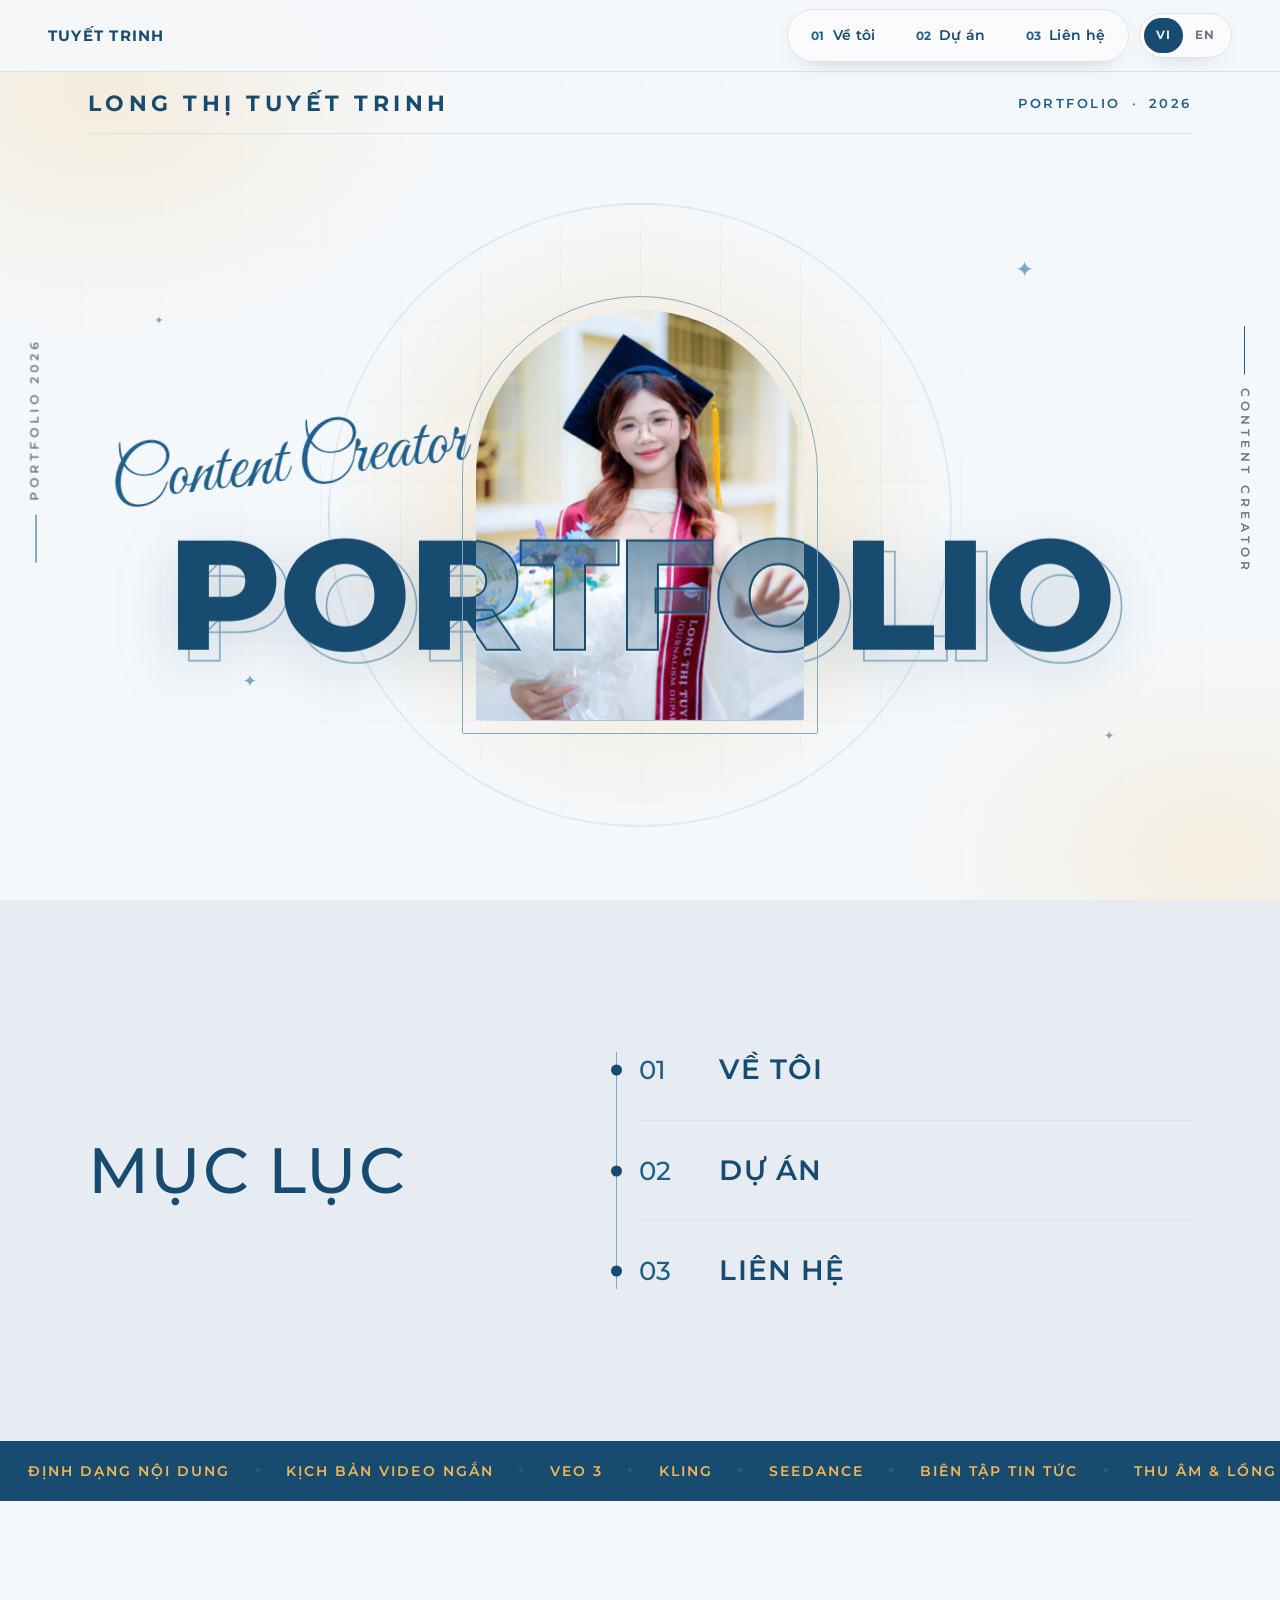
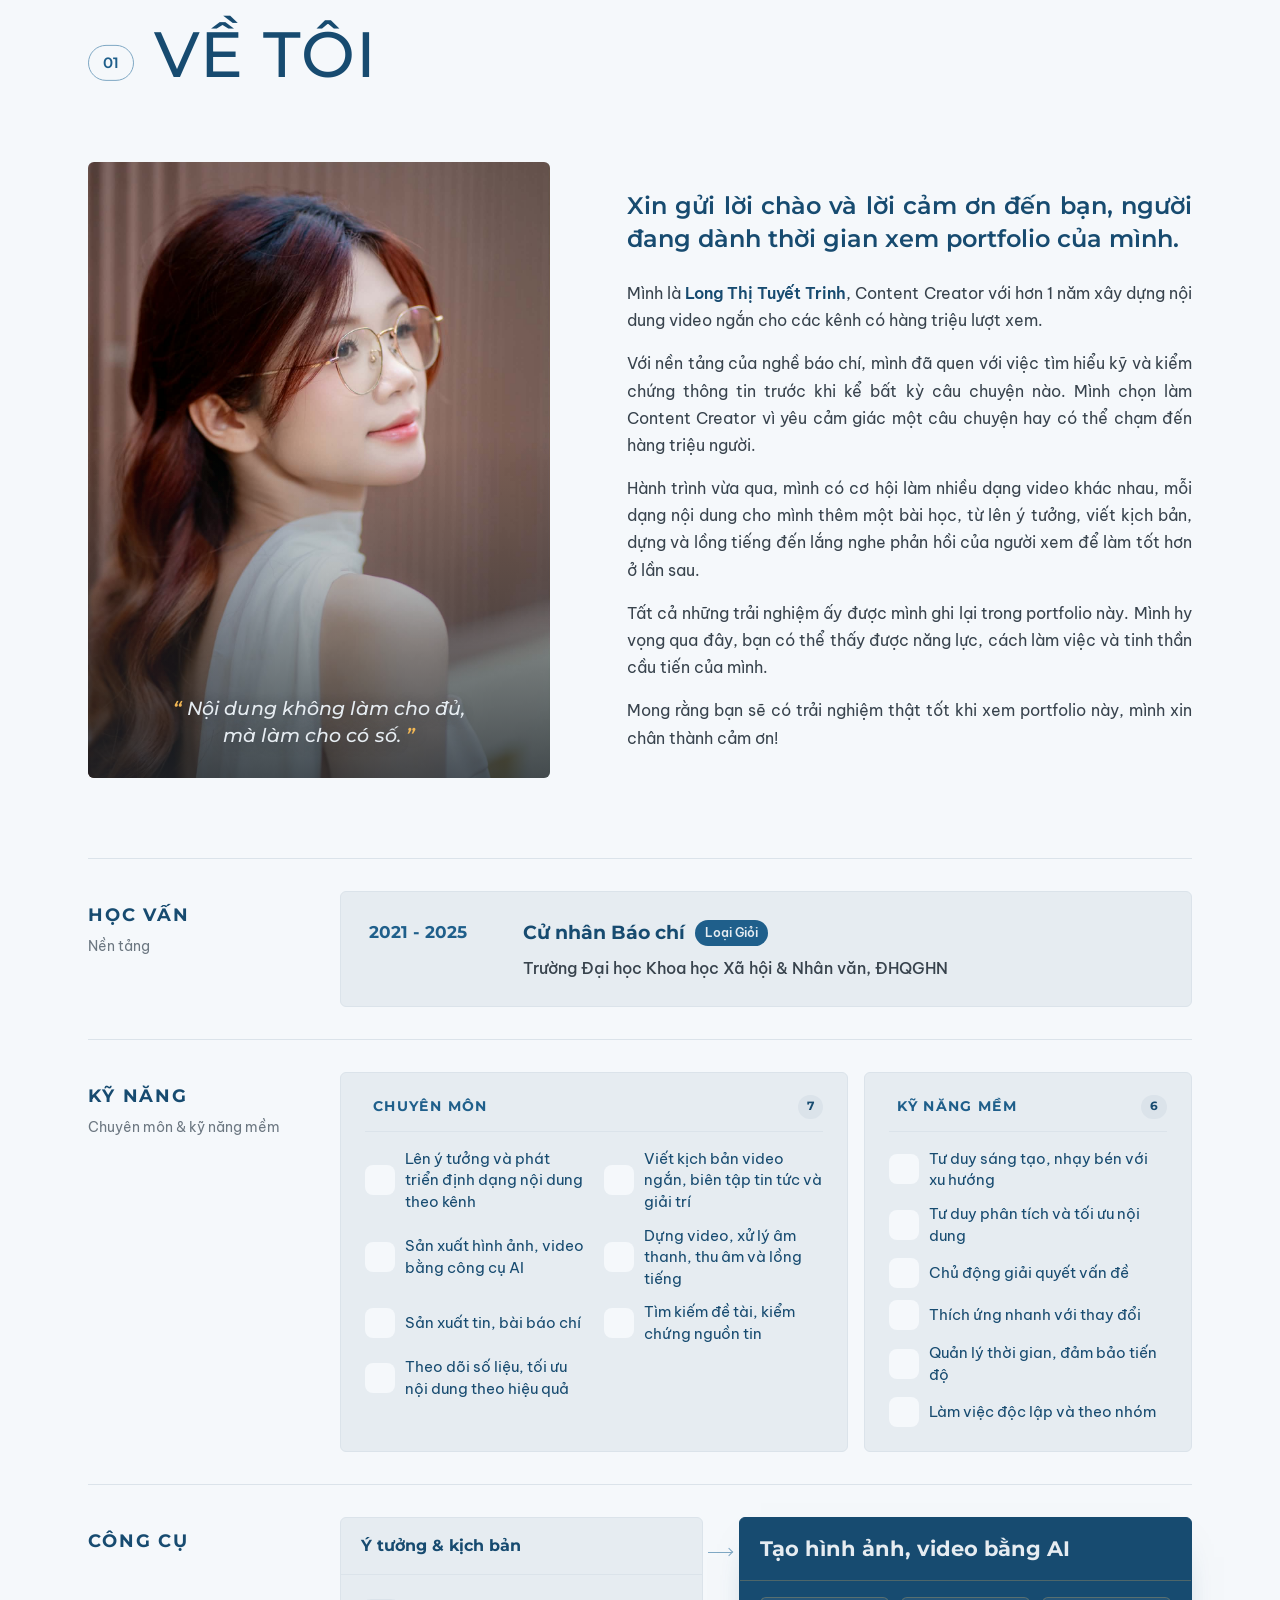
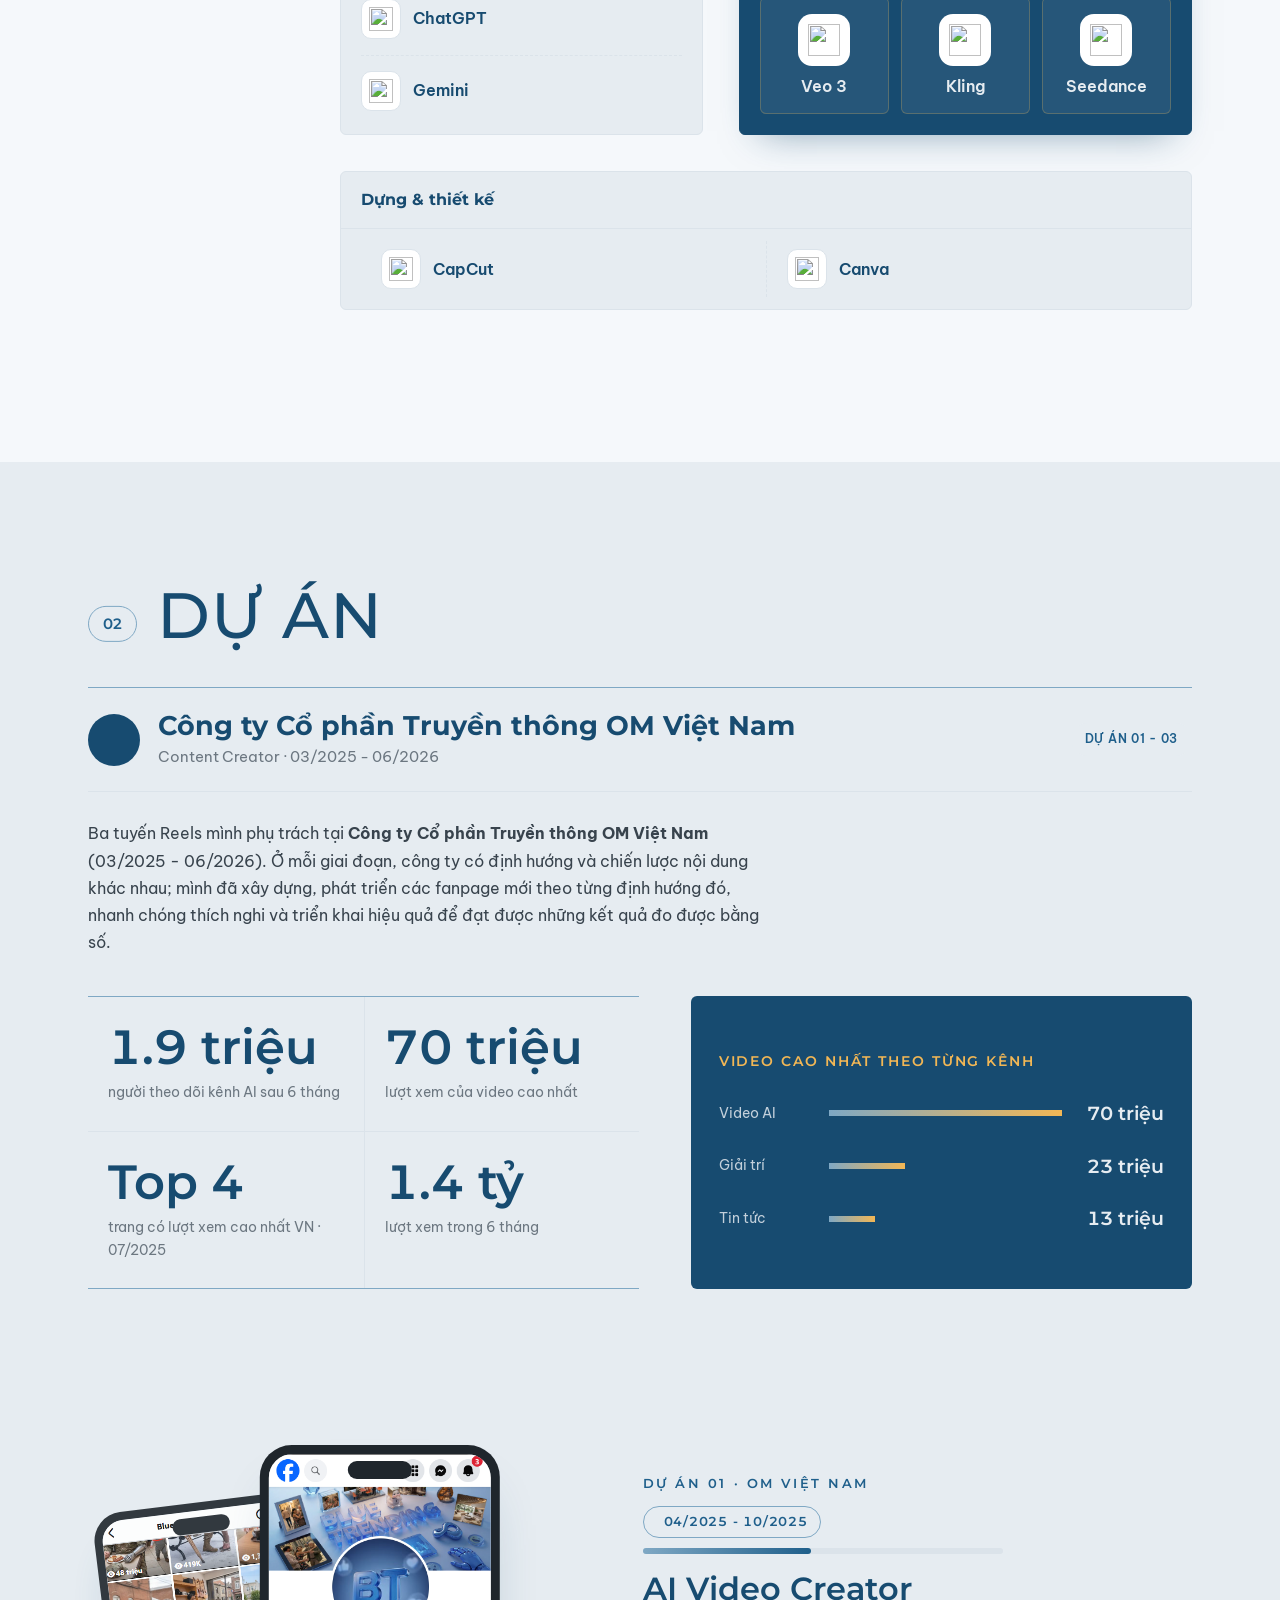
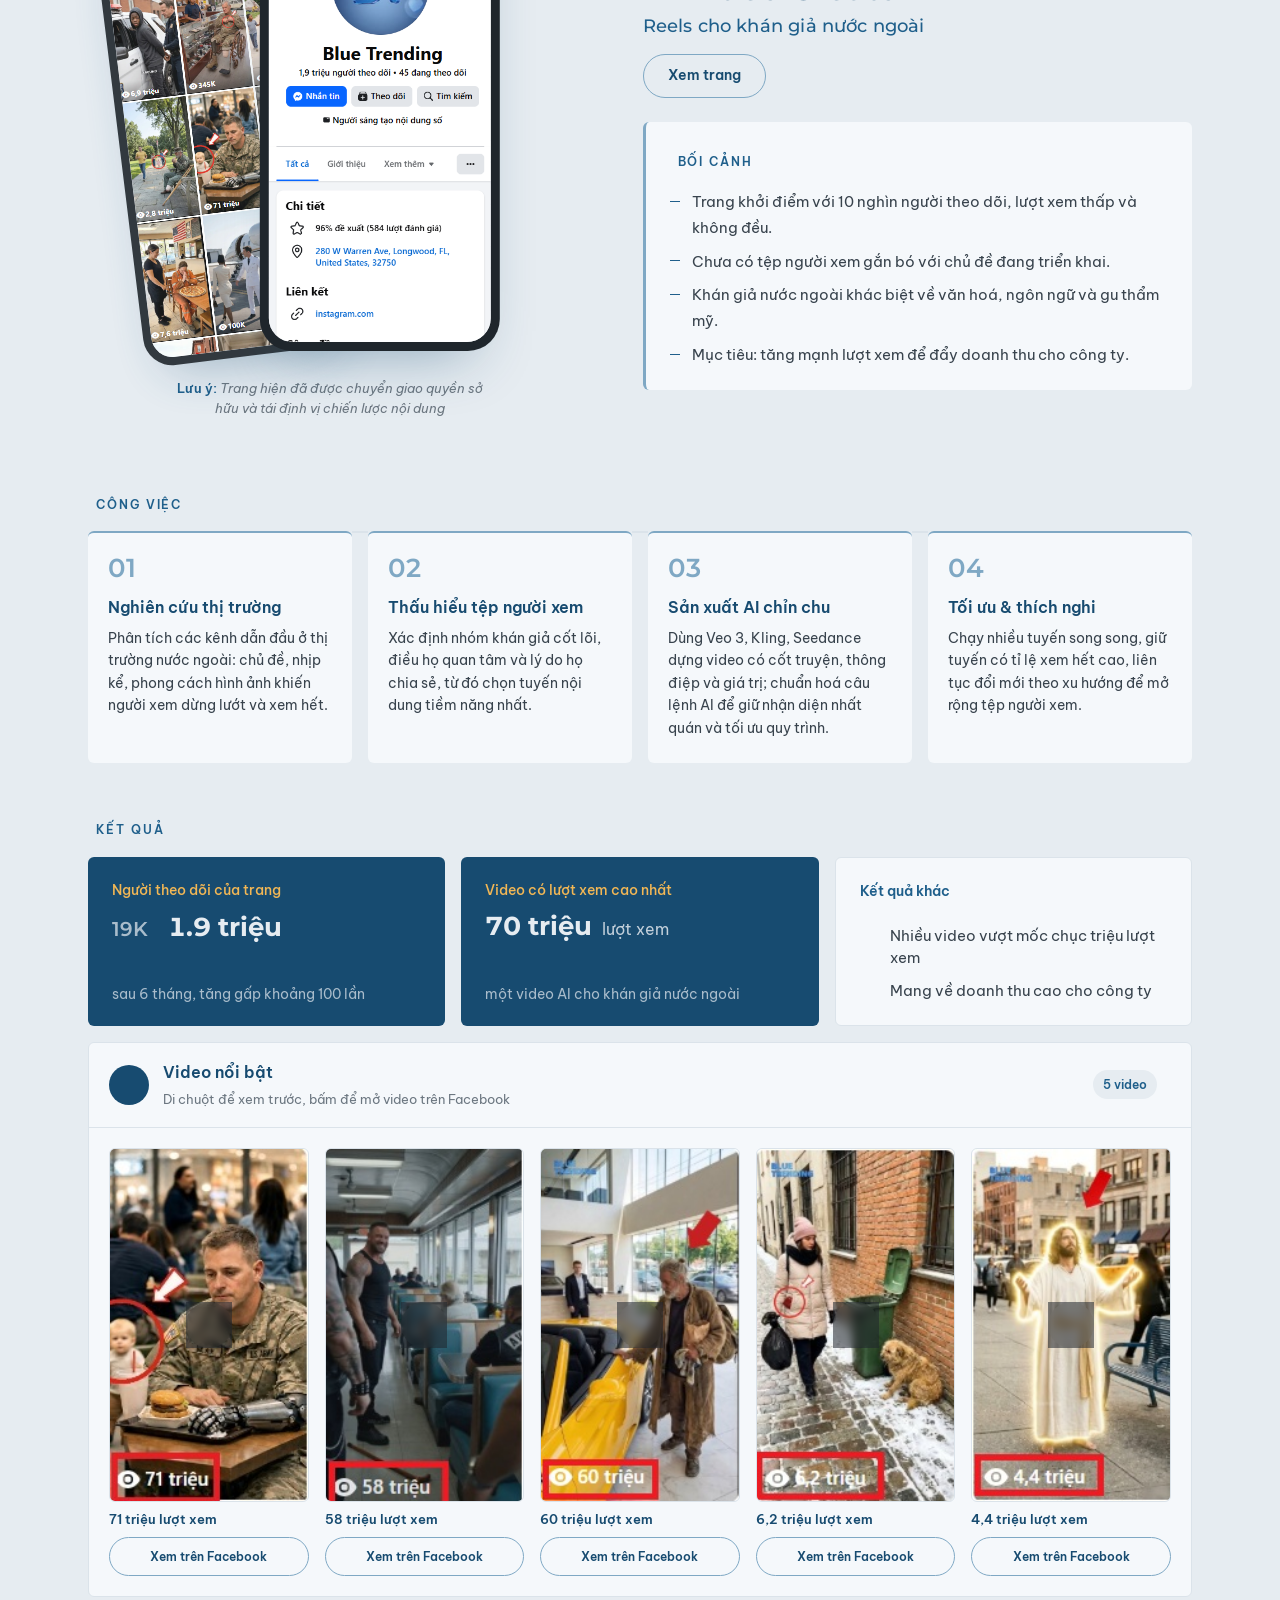
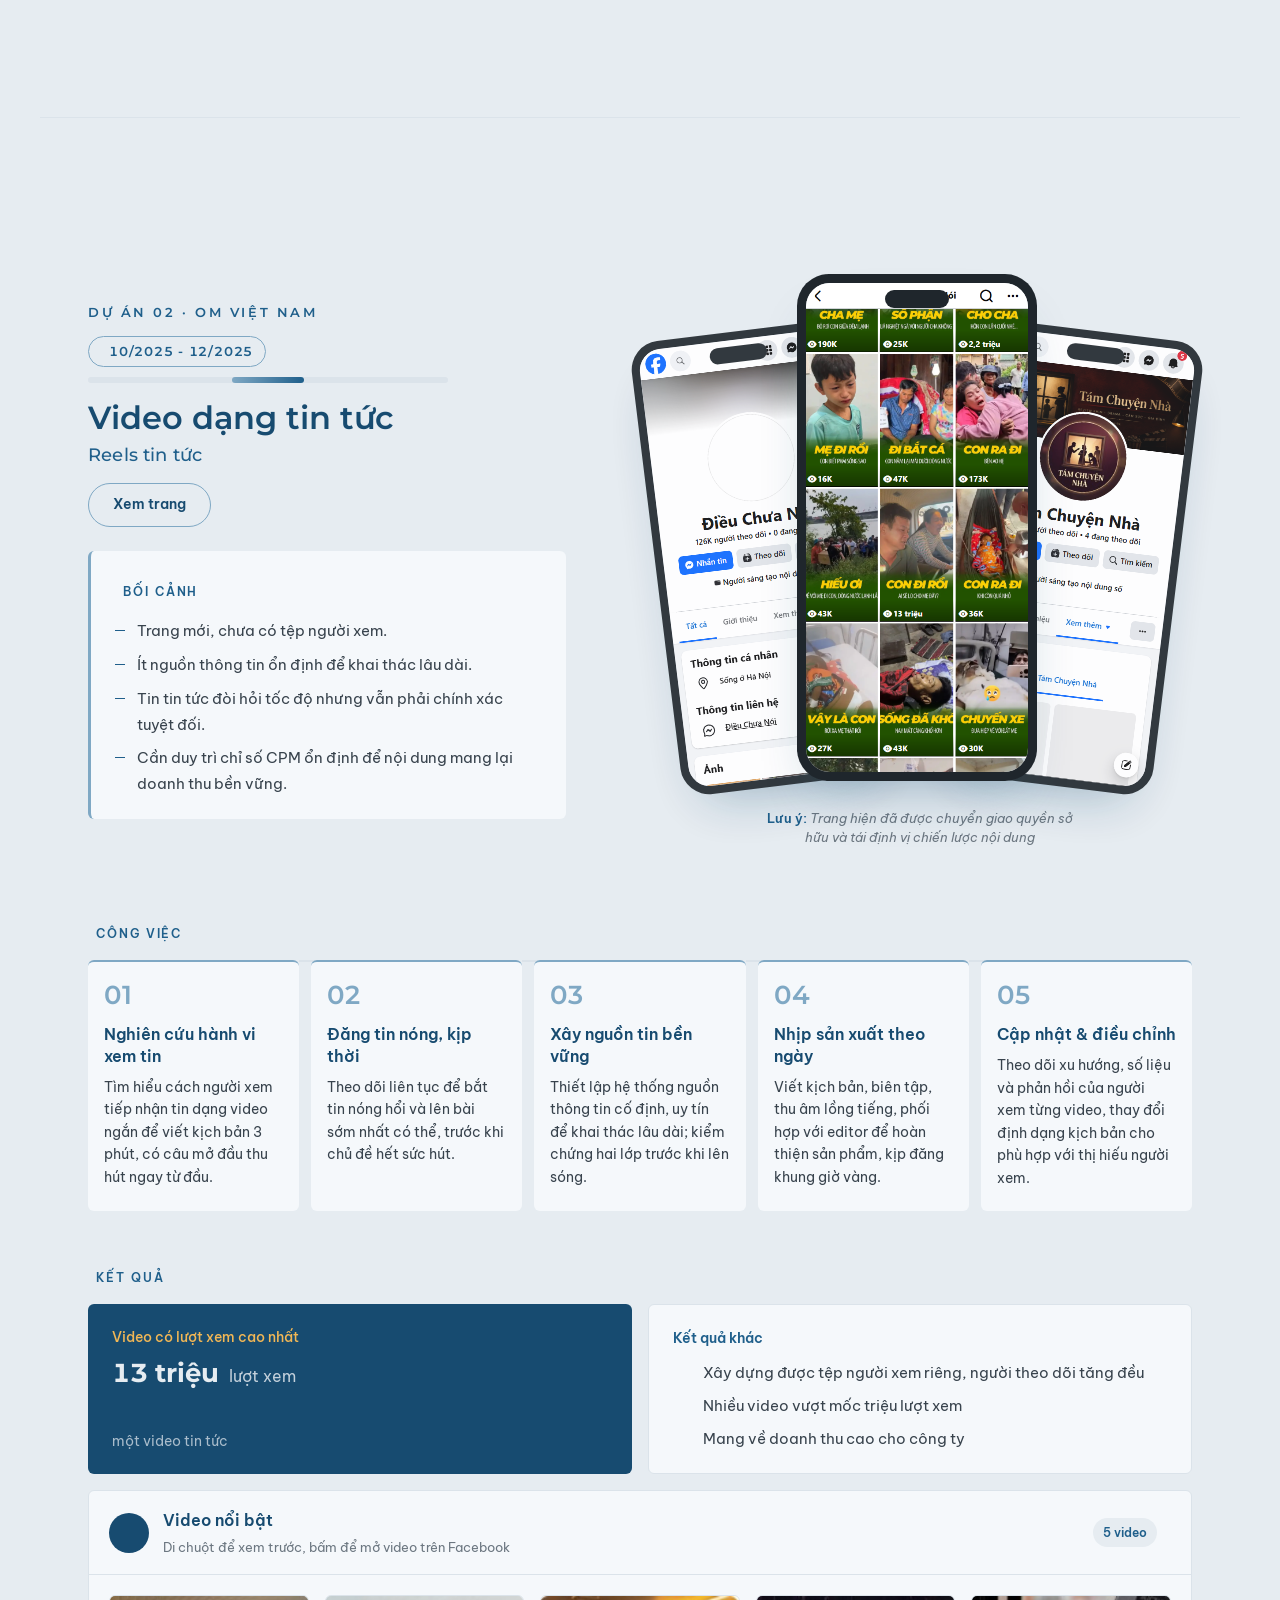
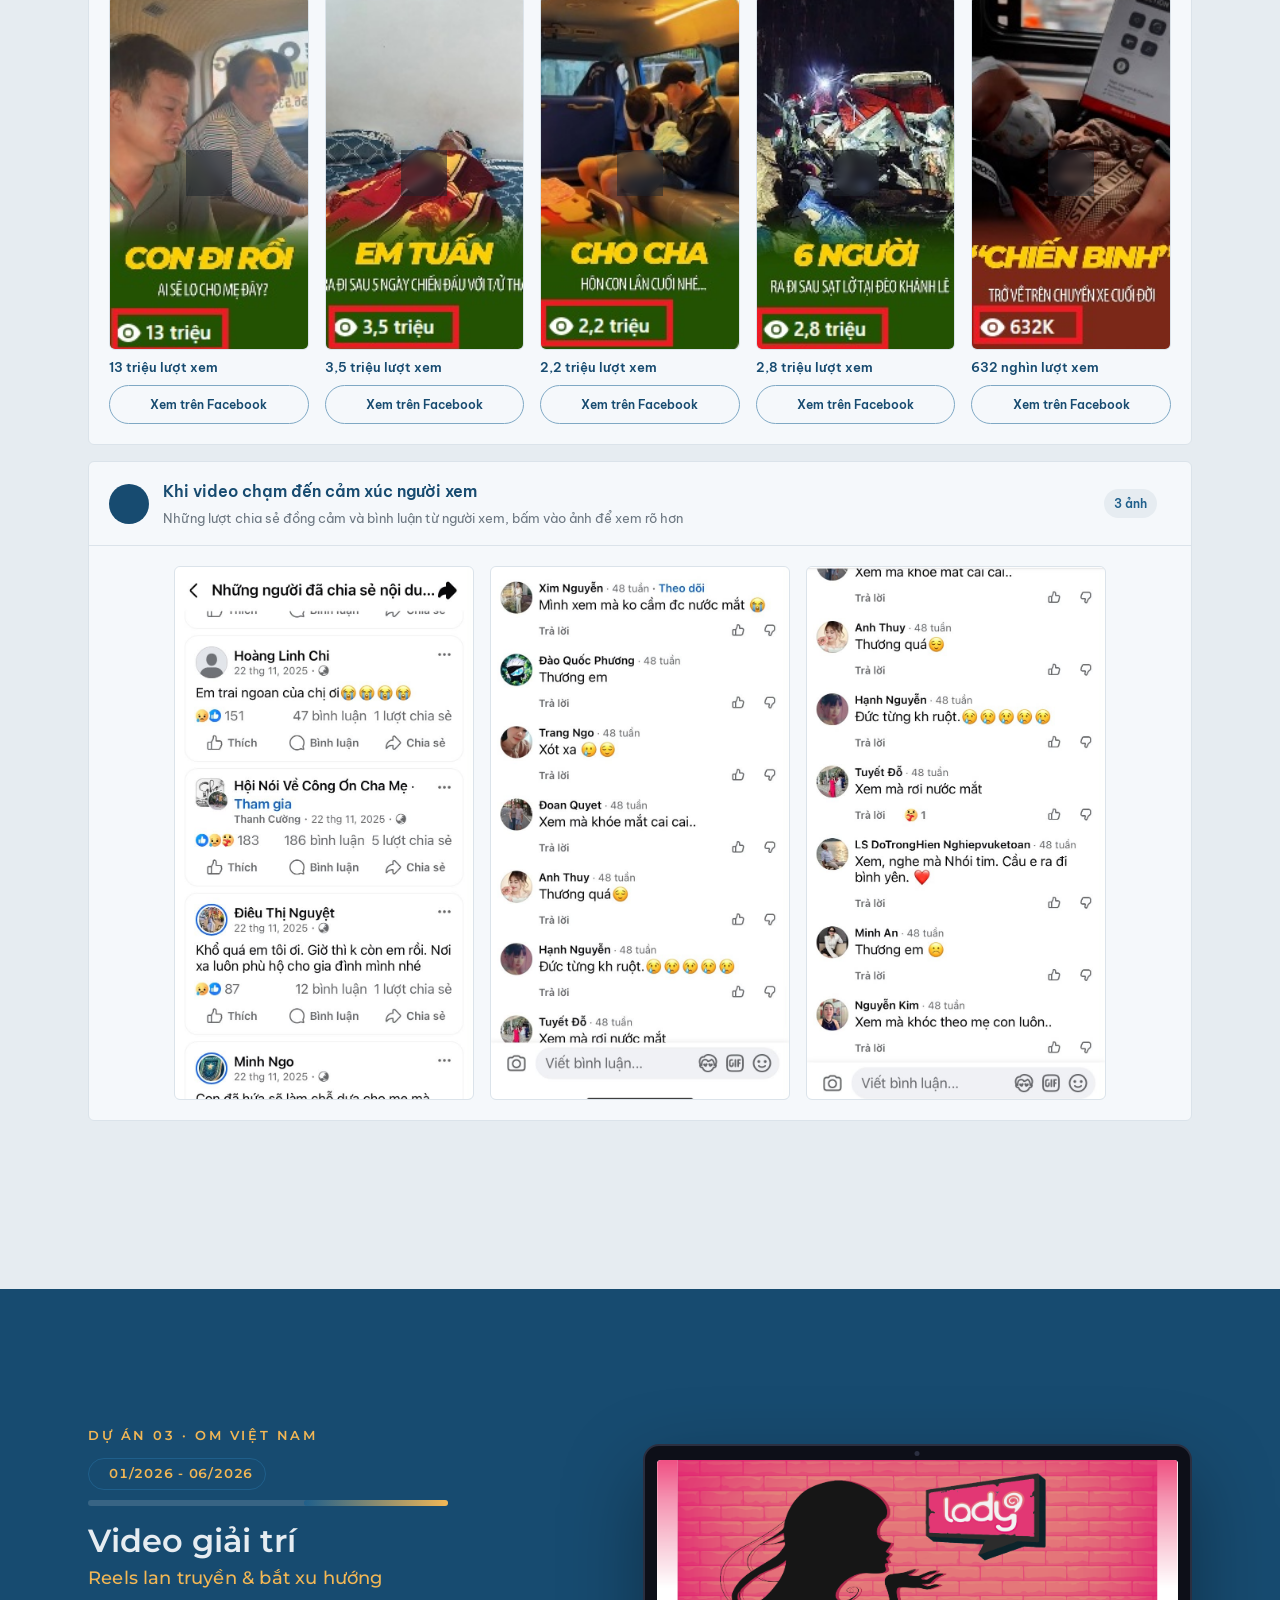
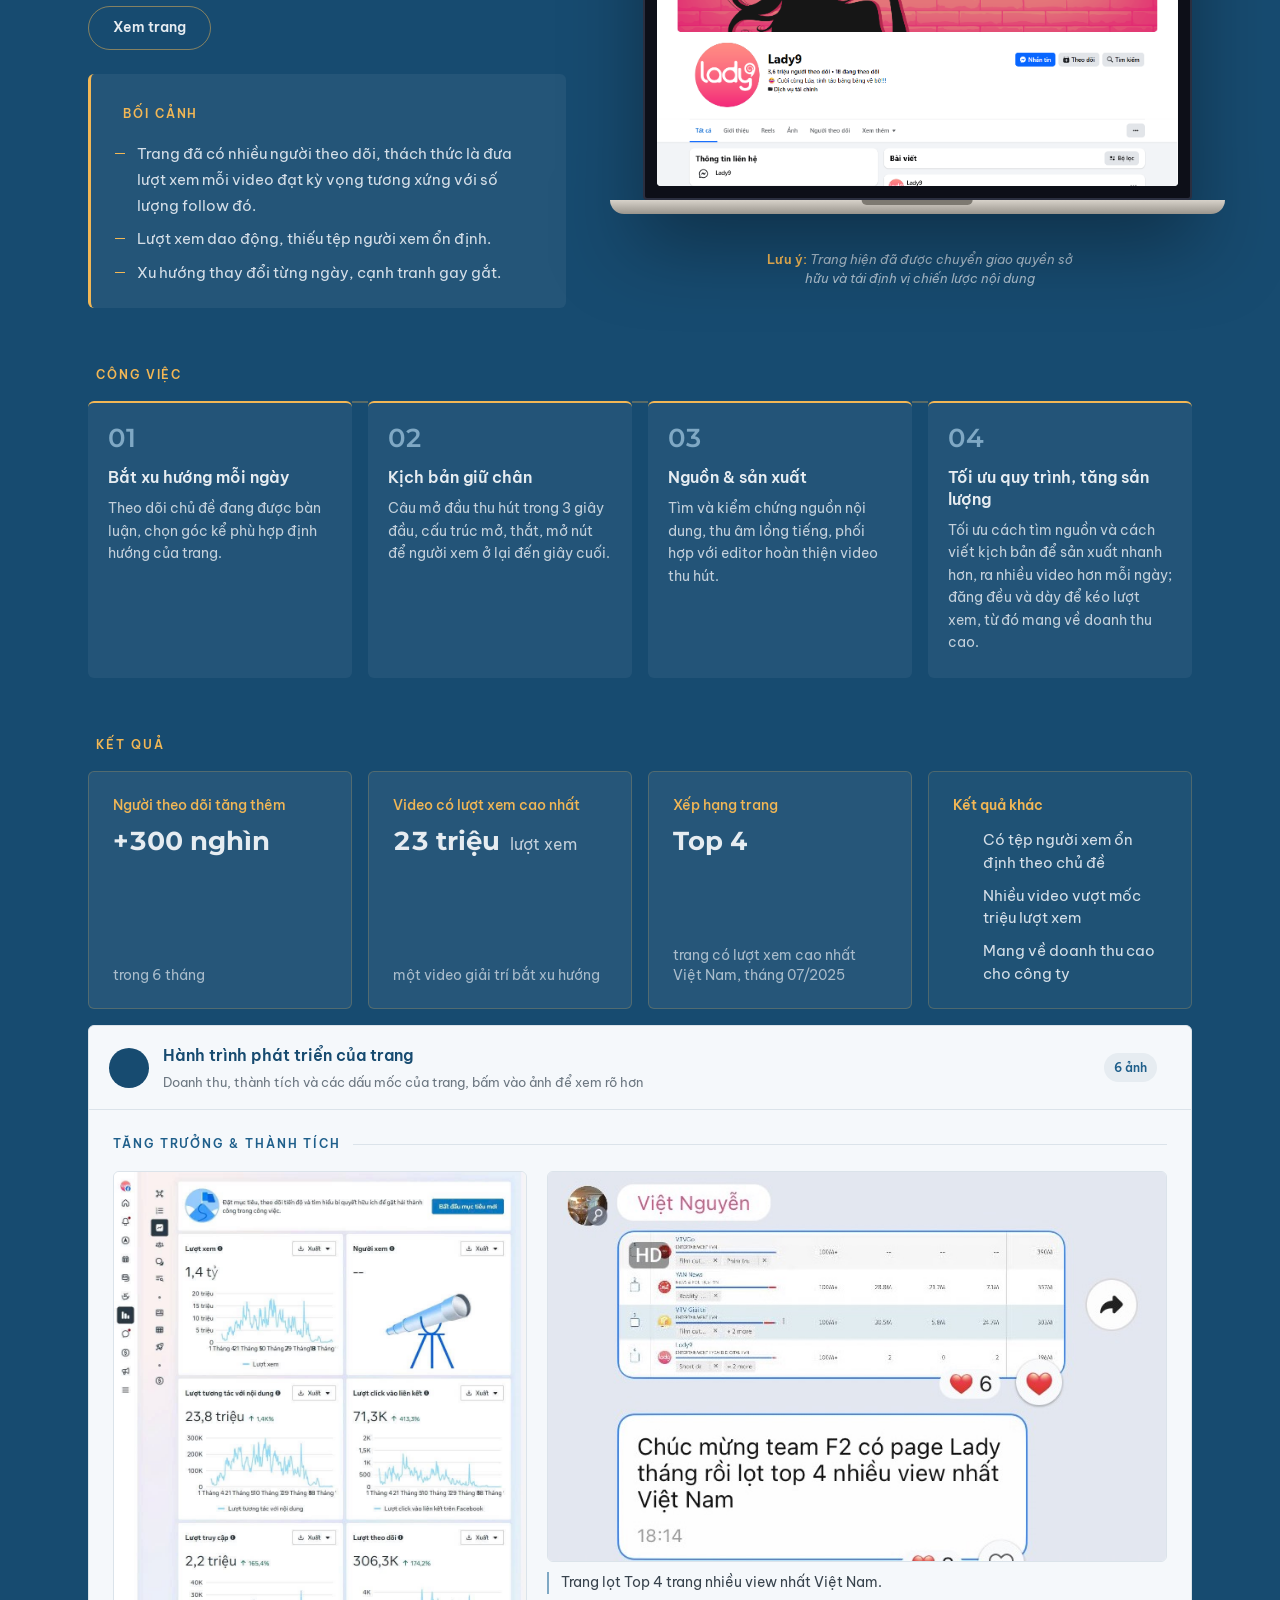
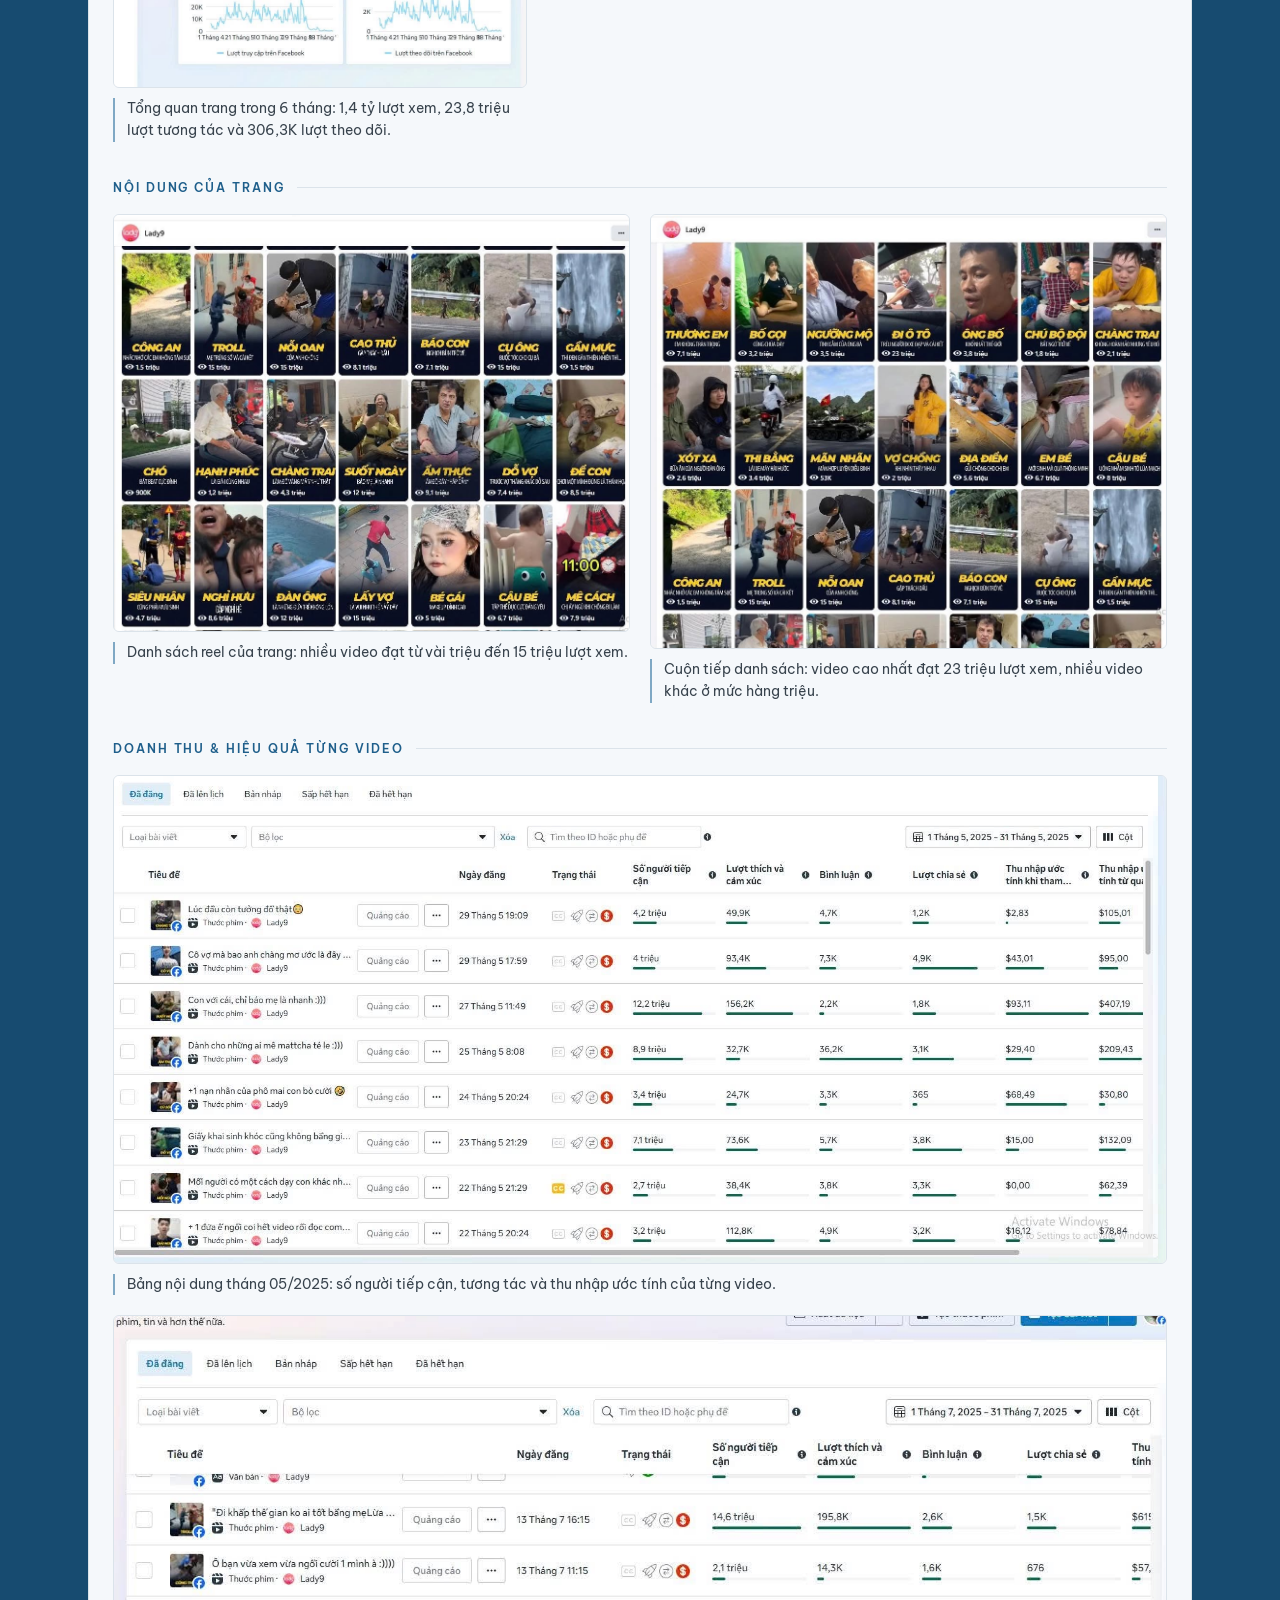
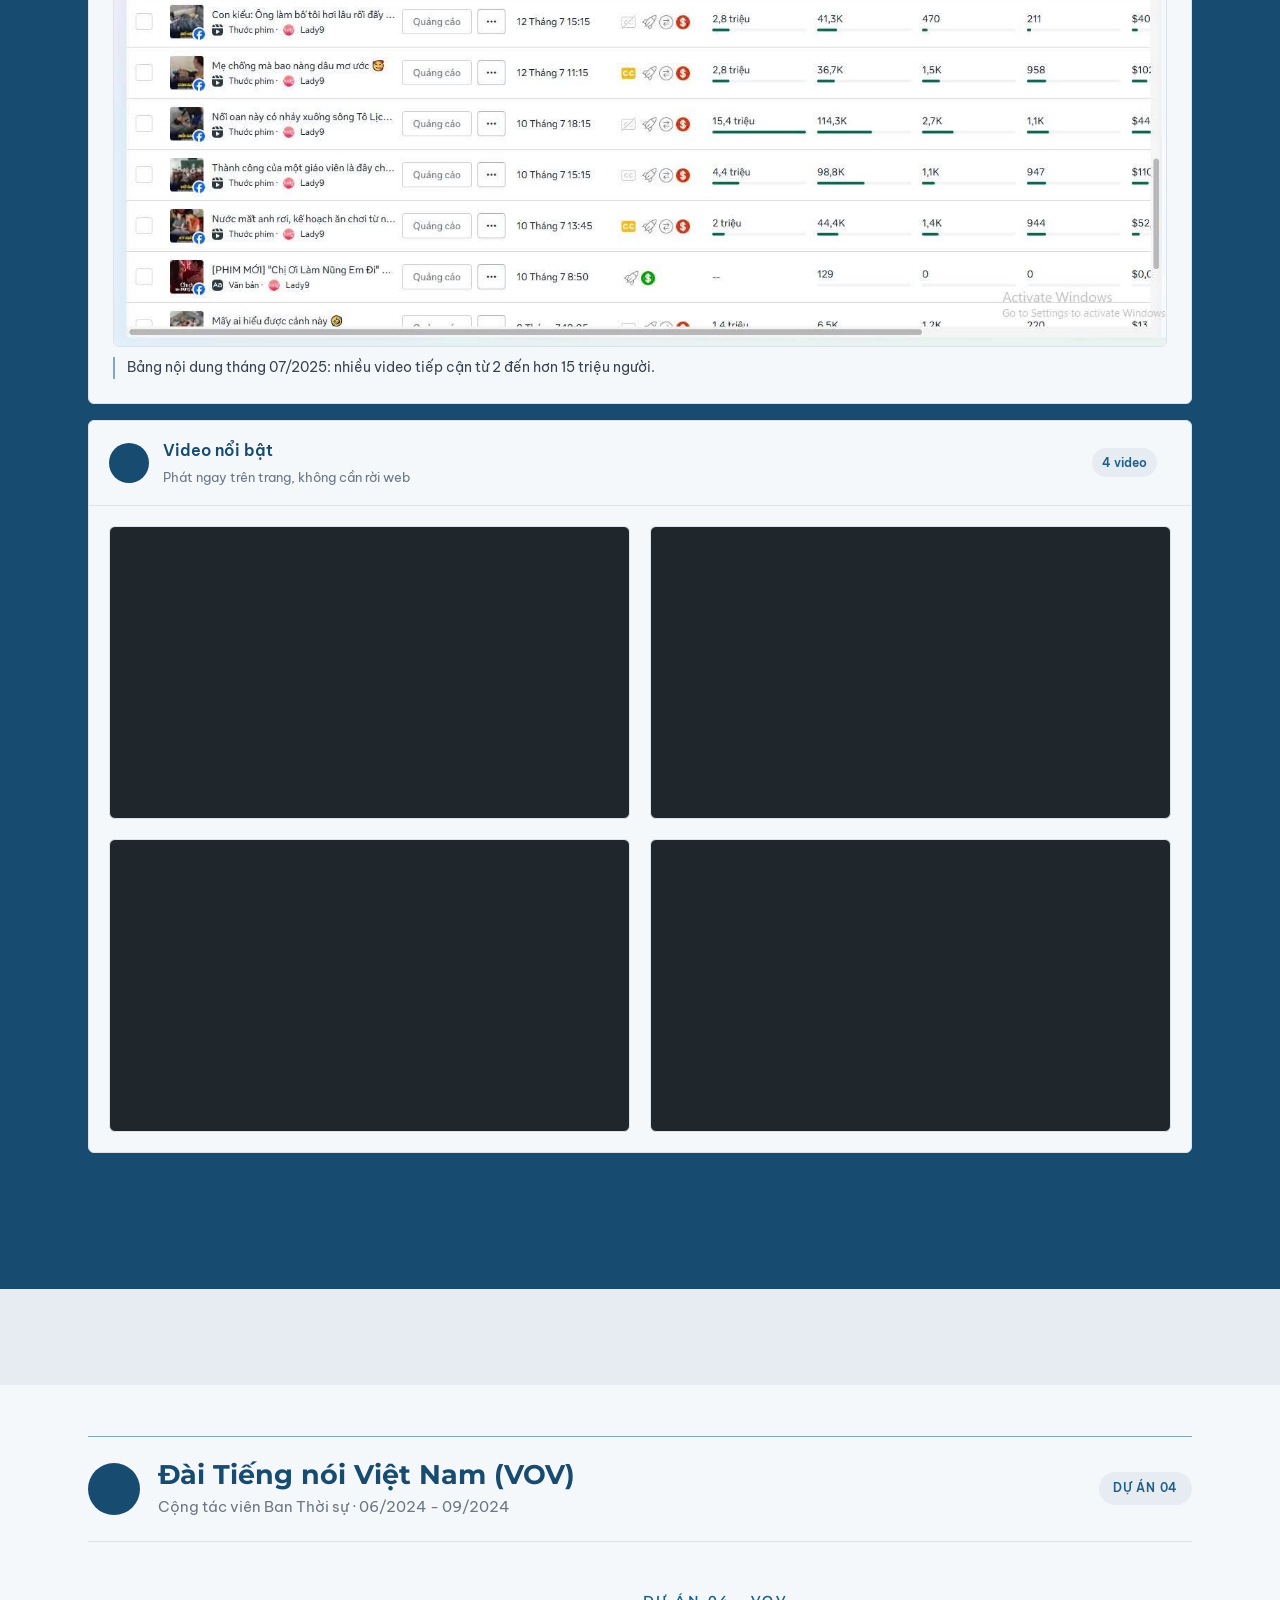
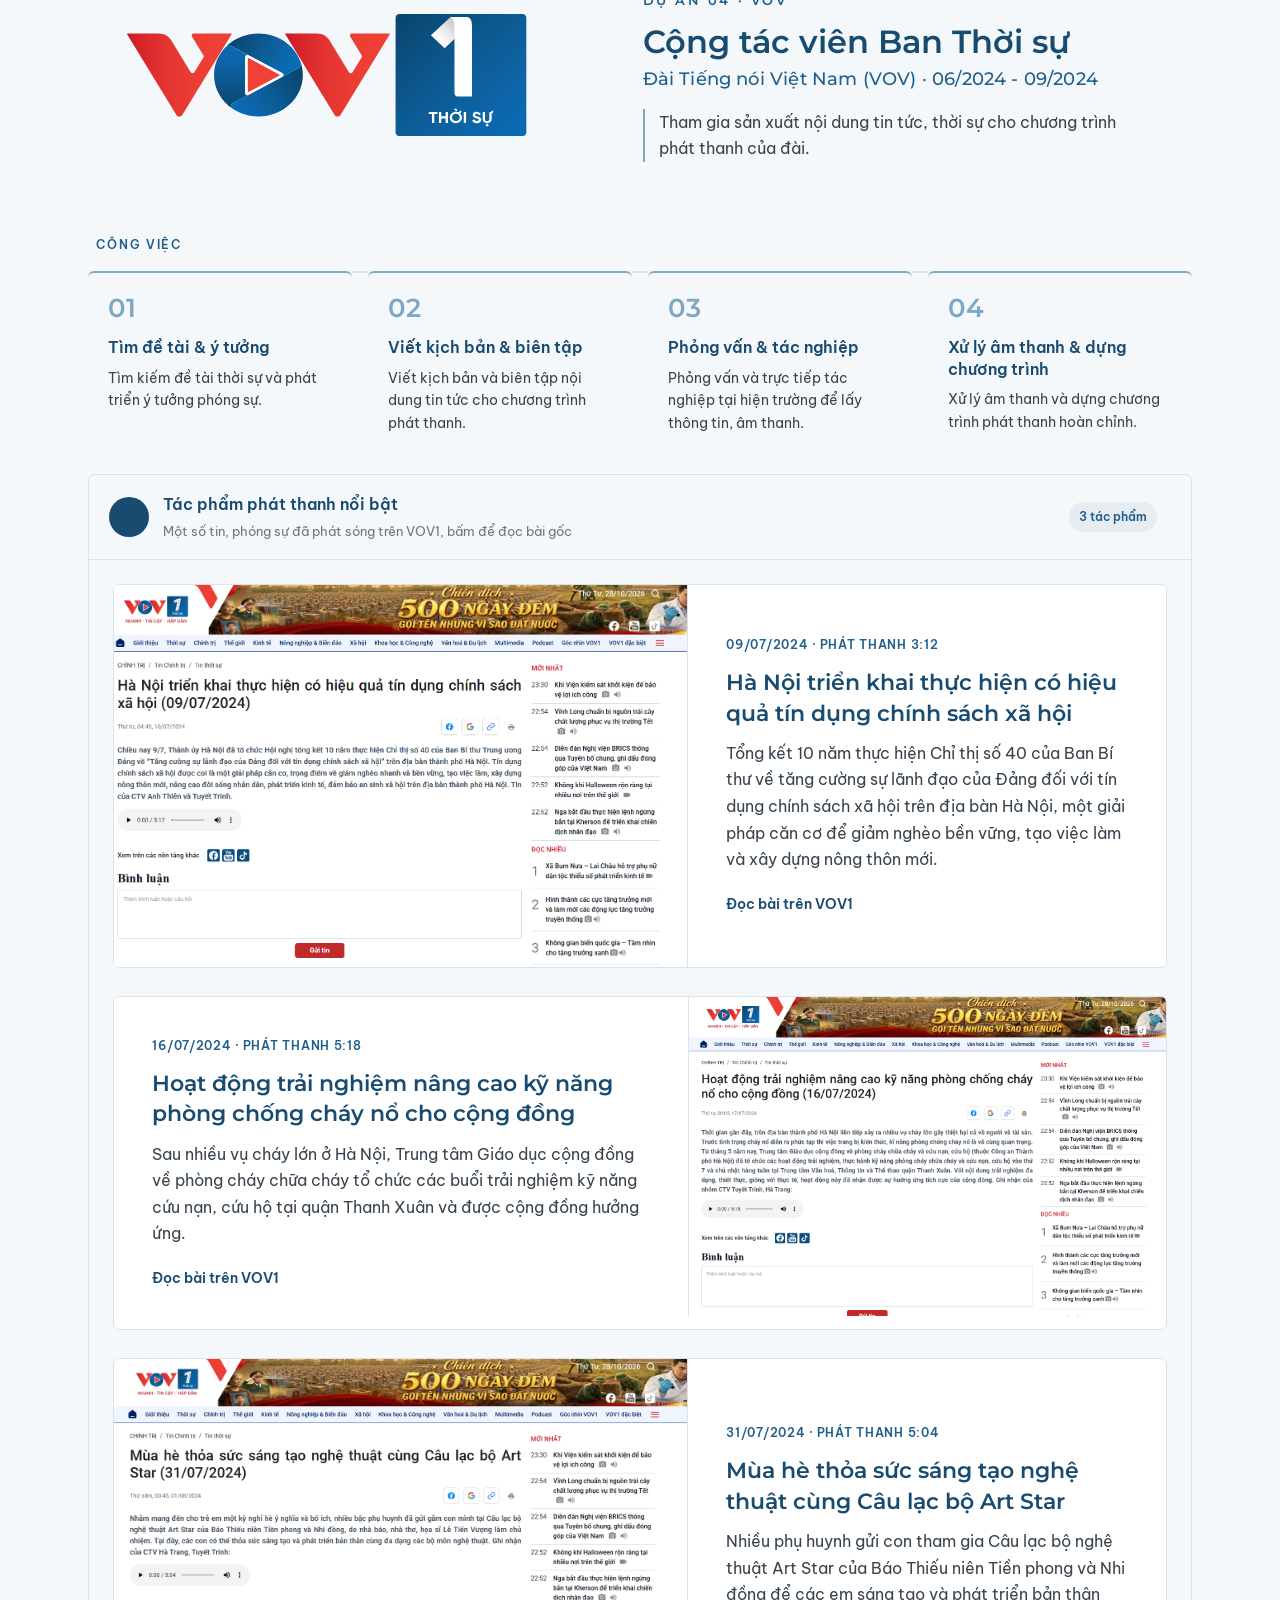
==== commit 6cc1fa13: "update show thumbnail" ====
--- a/index.html
+++ b/index.html
@@ -4,7 +4,31 @@
   <meta charset="utf-8">
   <meta name="viewport" content="width=device-width, initial-scale=1">
   <title>Long Thị Tuyết Trinh | Content Creator Portfolio</title>
-  <meta name="description" content="Cử nhân Báo chí, hơn một năm xây dựng nội dung cho các kênh triệu view: ý tưởng, kịch bản, sản xuất AI, dựng và tối ưu theo số liệu.">
+  <meta name="description" content="Portfolio cá nhân của Long Thị Tuyết Trinh - Content Creator.">
+  <meta name="author" content="Long Thị Tuyết Trinh">
+  <meta name="theme-color" content="#0b1b3a">
+  <link rel="canonical" href="https://longthituyetrinh-portfolio.vercel.app/">
+  <link rel="icon" type="image/png" sizes="32x32" href="assets/favicon.png">
+  <link rel="apple-touch-icon" href="assets/apple-touch-icon.png">
+
+  <!-- Open Graph (Facebook, Zalo, LinkedIn, Messenger...) -->
+  <meta property="og:type" content="website">
+  <meta property="og:site_name" content="Tuyết Trinh Portfolio">
+  <meta property="og:locale" content="vi_VN">
+  <meta property="og:url" content="https://longthituyetrinh-portfolio.vercel.app/">
+  <meta property="og:title" content="Long Thị Tuyết Trinh | Content Creator Portfolio">
+  <meta property="og:description" content="Portfolio cá nhân của Long Thị Tuyết Trinh - Content Creator.">
+  <meta property="og:image" content="https://longthituyetrinh-portfolio.vercel.app/assets/og-image.jpg">
+  <meta property="og:image:width" content="1200">
+  <meta property="og:image:height" content="630">
+  <meta property="og:image:alt" content="Long Thị Tuyết Trinh, Content Creator">
+
+  <!-- Twitter / X -->
+  <meta name="twitter:card" content="summary_large_image">
+  <meta name="twitter:title" content="Long Thị Tuyết Trinh | Content Creator Portfolio">
+  <meta name="twitter:description" content="Portfolio cá nhân của Long Thị Tuyết Trinh - Content Creator.">
+  <meta name="twitter:image" content="https://longthituyetrinh-portfolio.vercel.app/assets/og-image.jpg">
+
   <link rel="preconnect" href="https://fonts.googleapis.com">
   <link rel="preconnect" href="https://fonts.gstatic.com" crossorigin>
   <link href="https://fonts.googleapis.com/css2?family=Great+Vibes&family=Montserrat:ital,wght@0,400;0,500;0,600;0,700;0,800;1,500;1,600&family=Be+Vietnam+Pro:wght@400;500;600&display=swap" rel="stylesheet">
--- a/styles-blue.css
+++ b/styles-blue.css
@@ -779,7 +779,7 @@
 }
 .contact__list li:first-child { border-top: 1px solid rgb(242 183 85 / .25); }
 .contact__list i { font-size: 1.3rem; color: var(--tan); }
-.contact__list span { font-size: .8rem; text-transform: uppercase; letter-spacing: .12em; color: #9c968e; }
+.contact__list li > span { font-size: .8rem; text-transform: uppercase; letter-spacing: .12em; color: #9c968e; }
 .contact__list a, .contact__list p { text-decoration: none; overflow-wrap: anywhere; }
 .contact__list a:hover { color: var(--tan); }
 .foot {
@@ -878,7 +878,7 @@
   .reel__cta i:last-child { display: none; }
   .outcome { grid-template-columns: minmax(0, 1fr); }
   .contact__list li { grid-template-columns: 28px 1fr; }
-  .contact__list span { display: none; }
+  .contact__list li > span { display: none; }
   .case__phones { grid-template-columns: repeat(3, 28vw); }
   .case__phones .phone { border-radius: 20px; padding: 5px; }
   .case__phones .phone .media { border-radius: 16px; }
